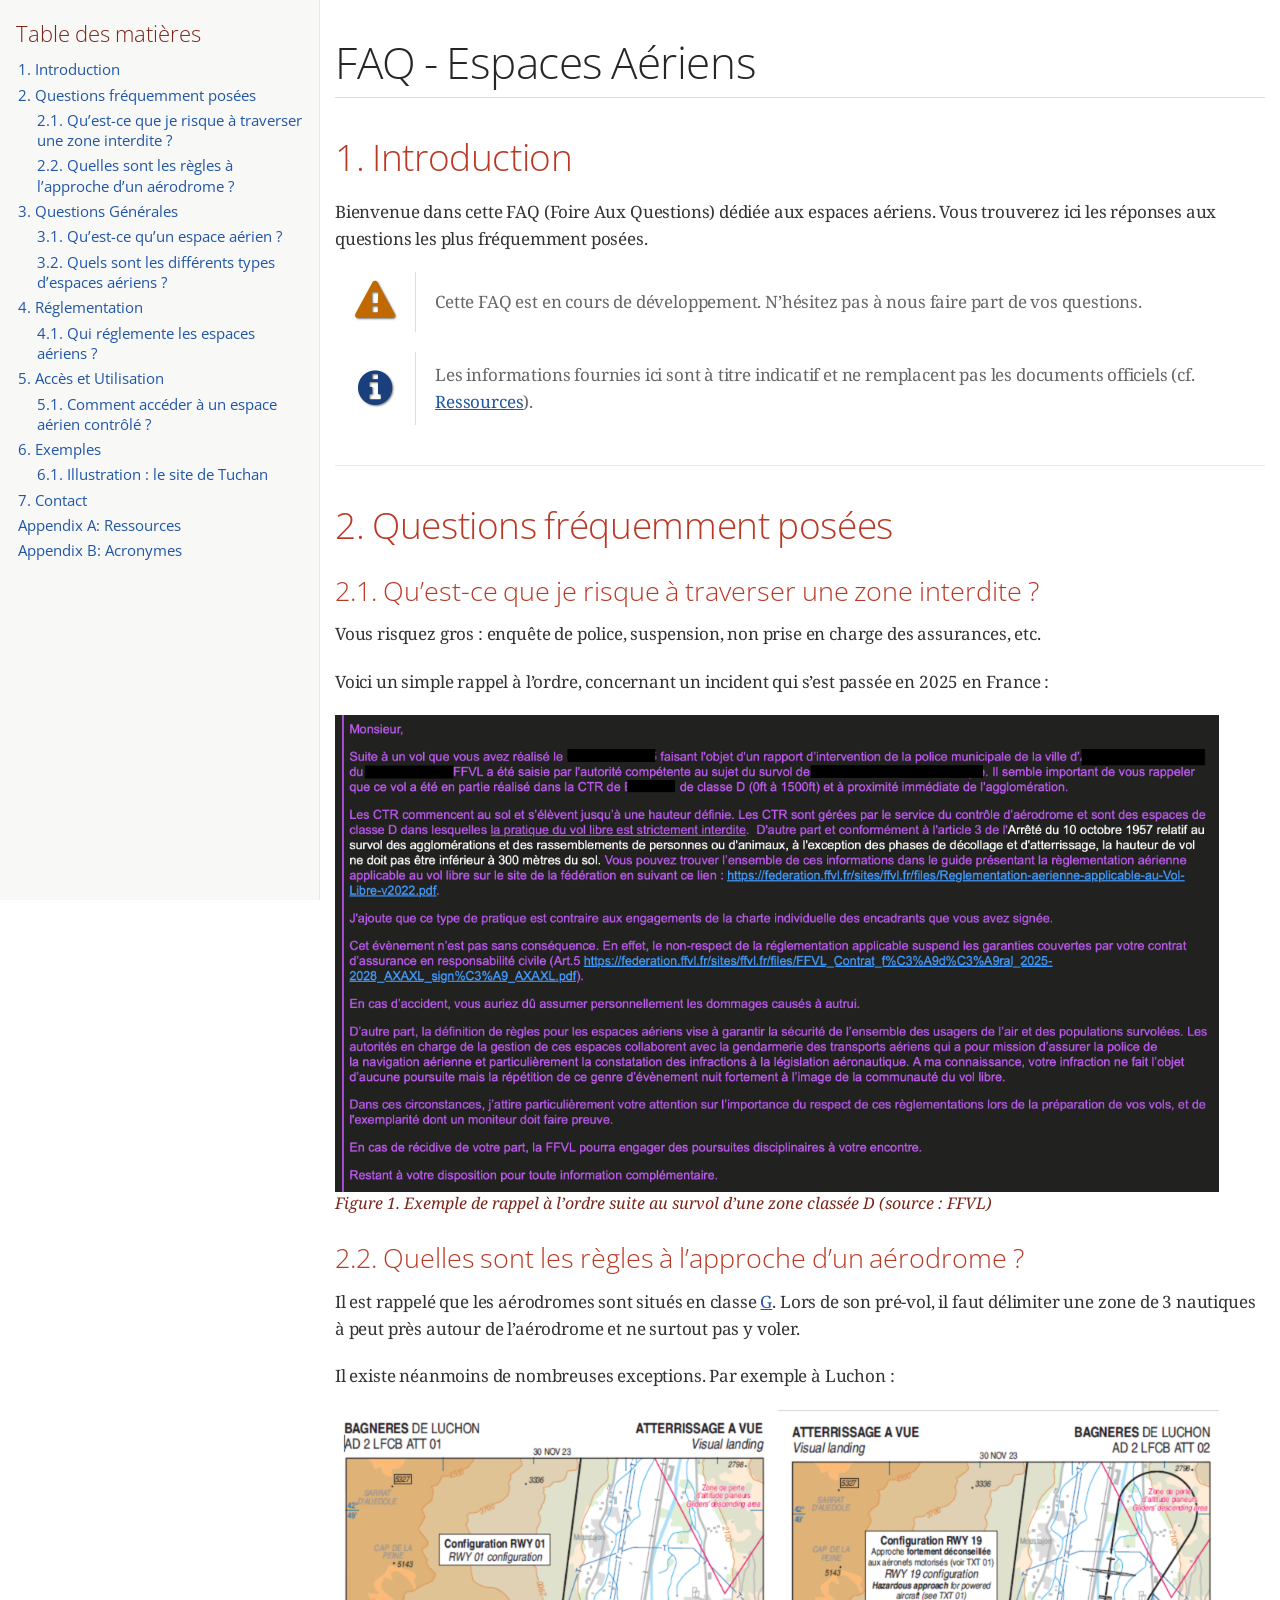
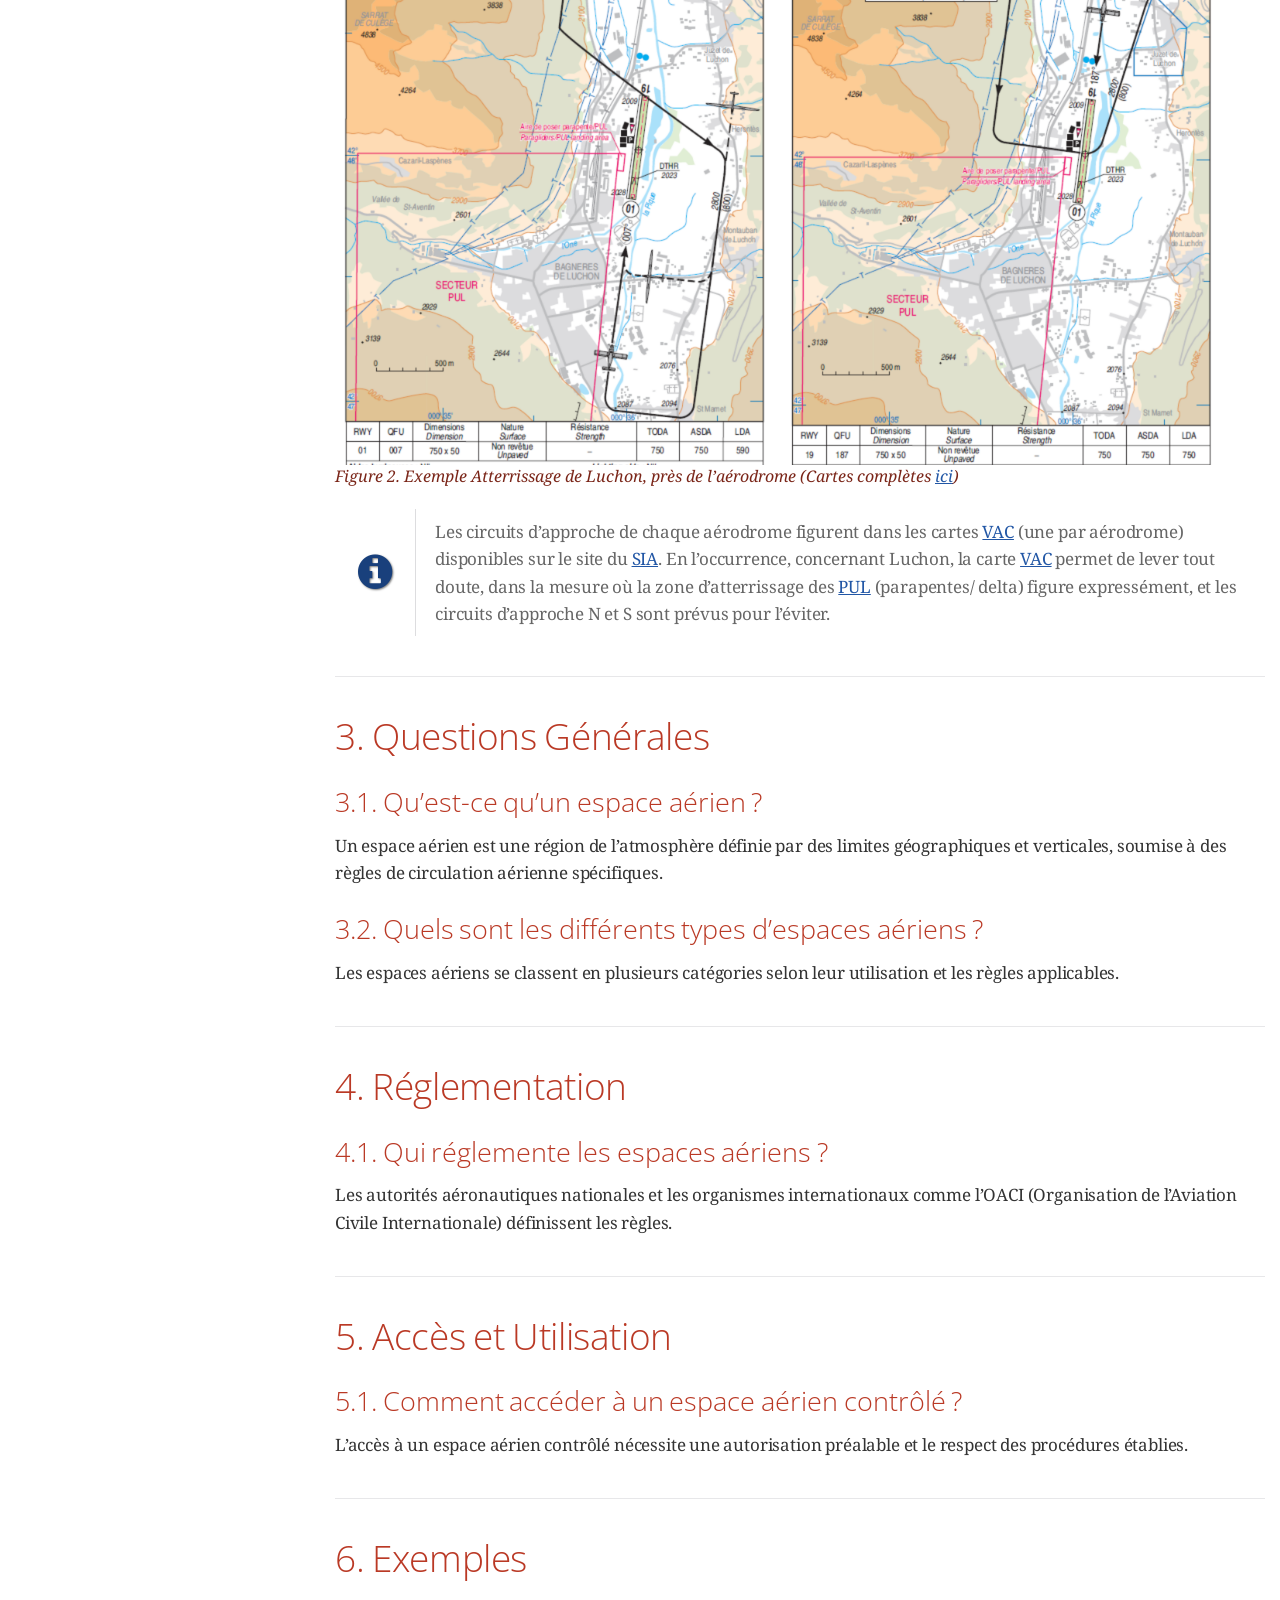
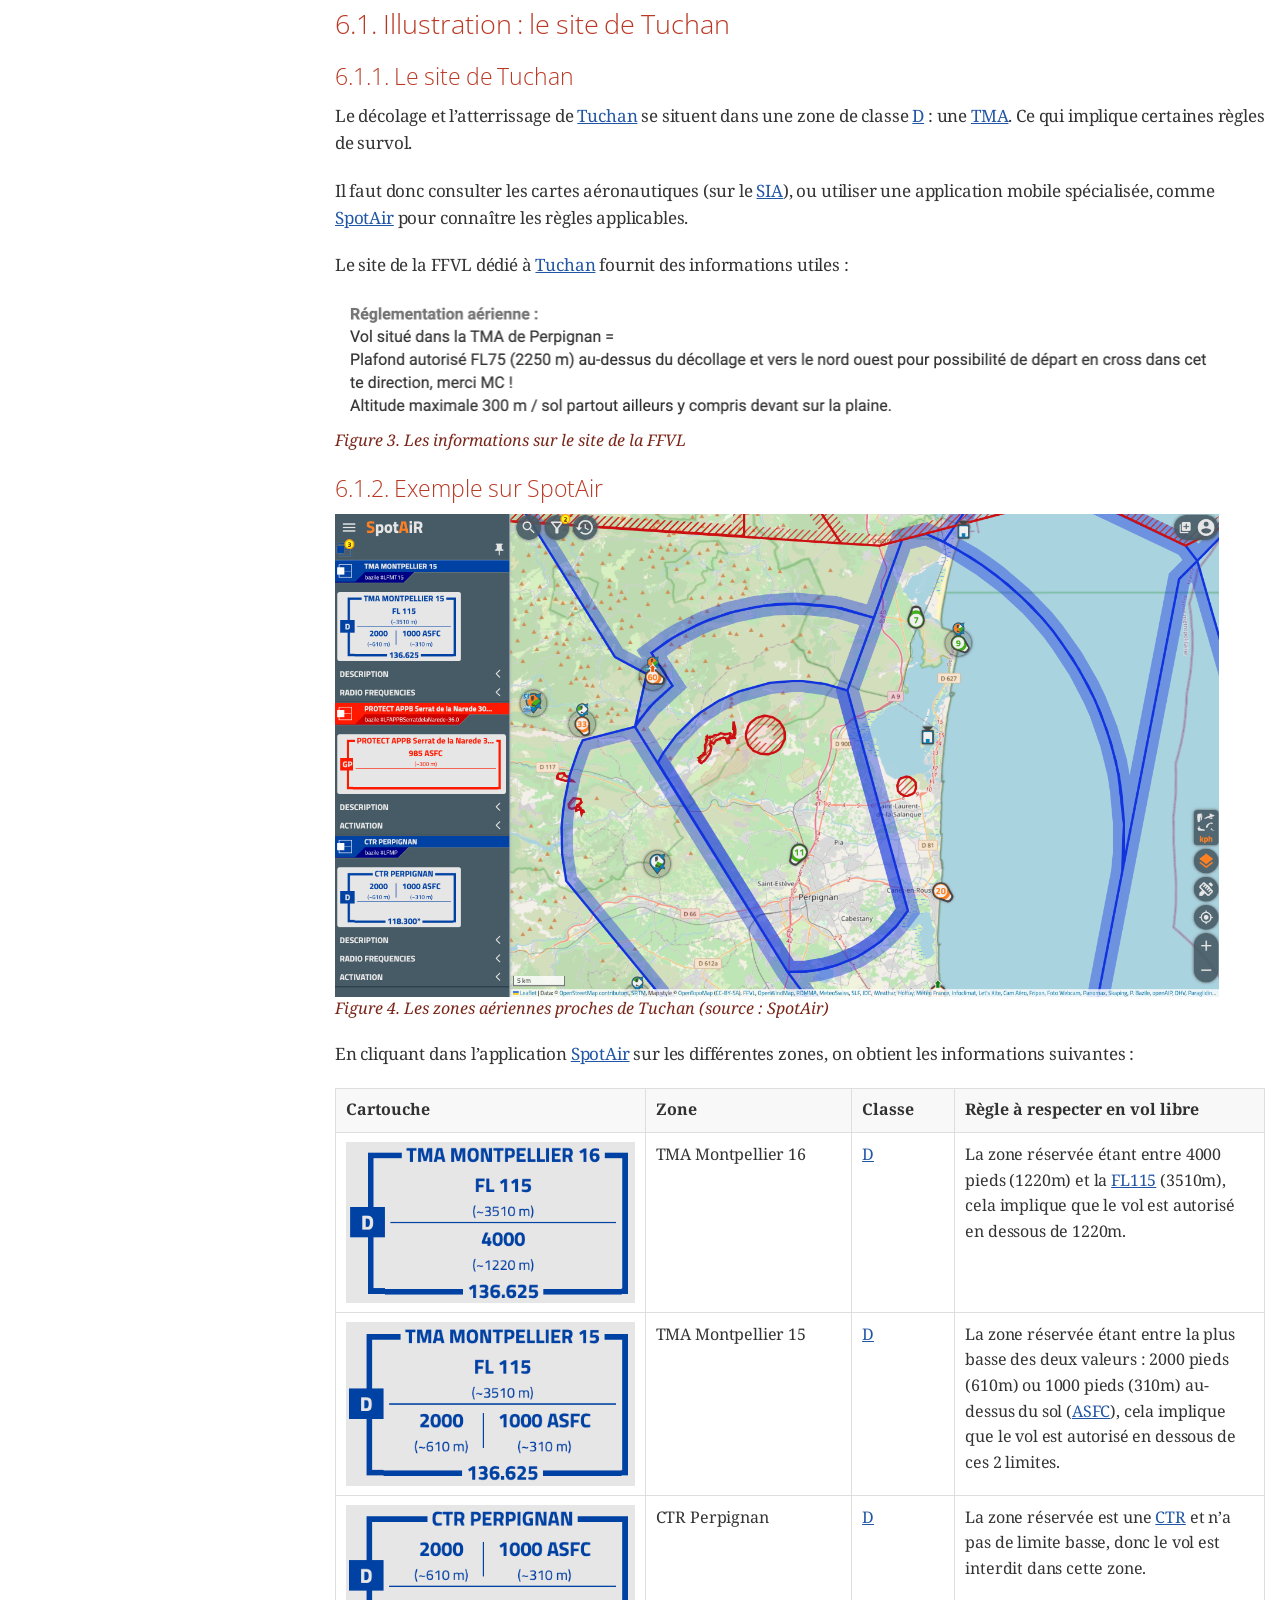
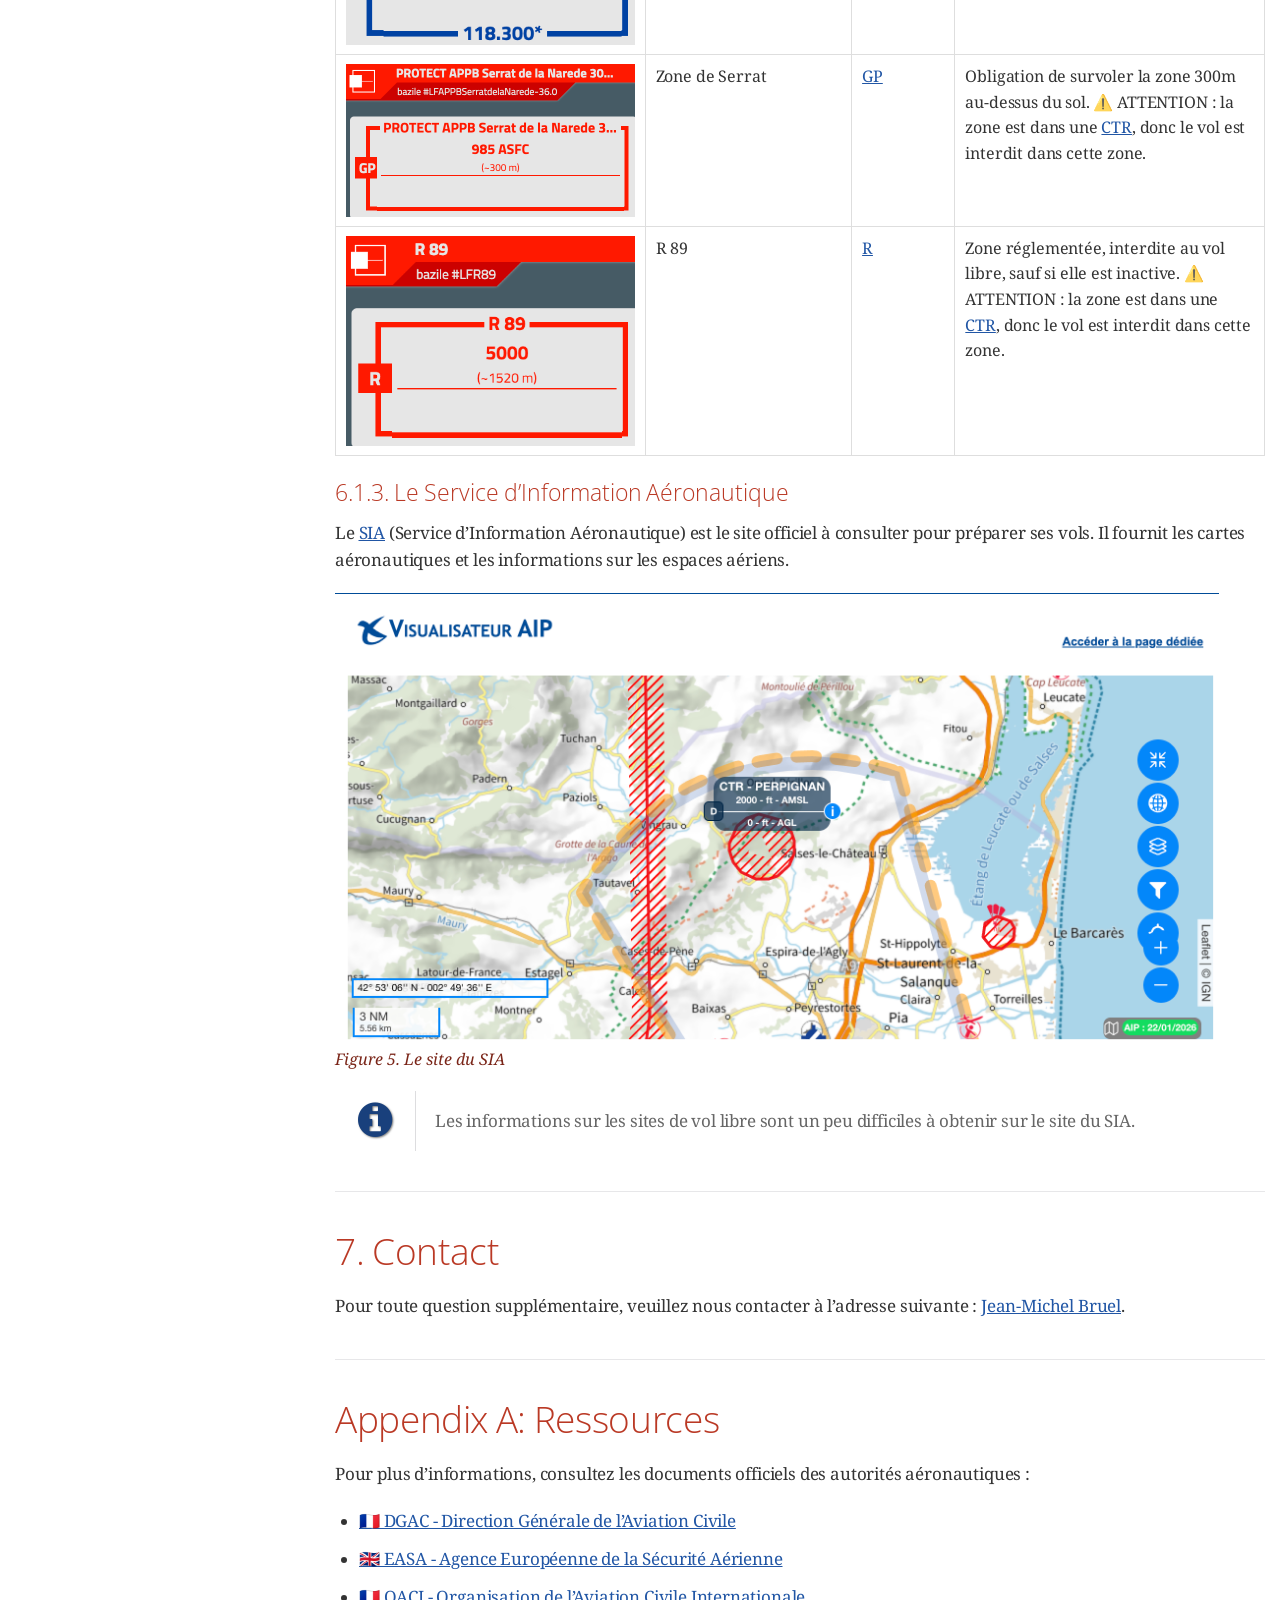
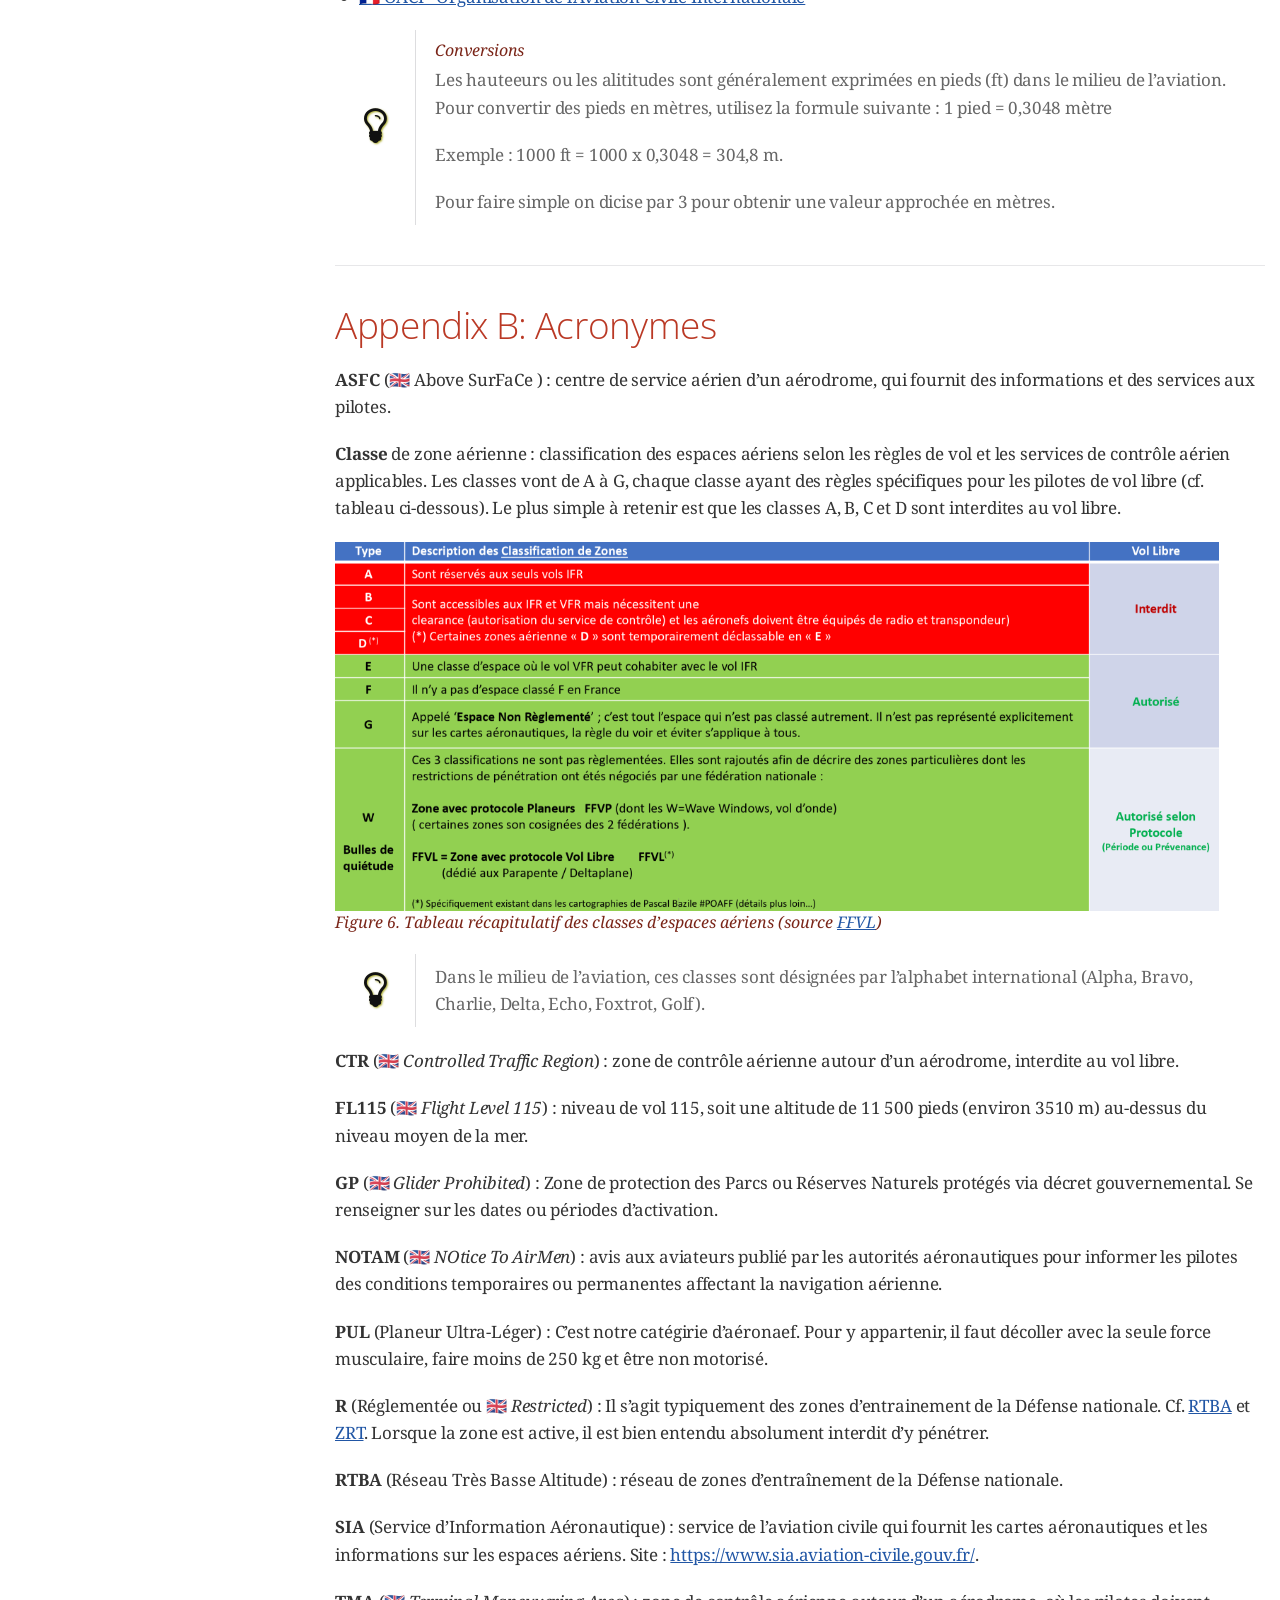
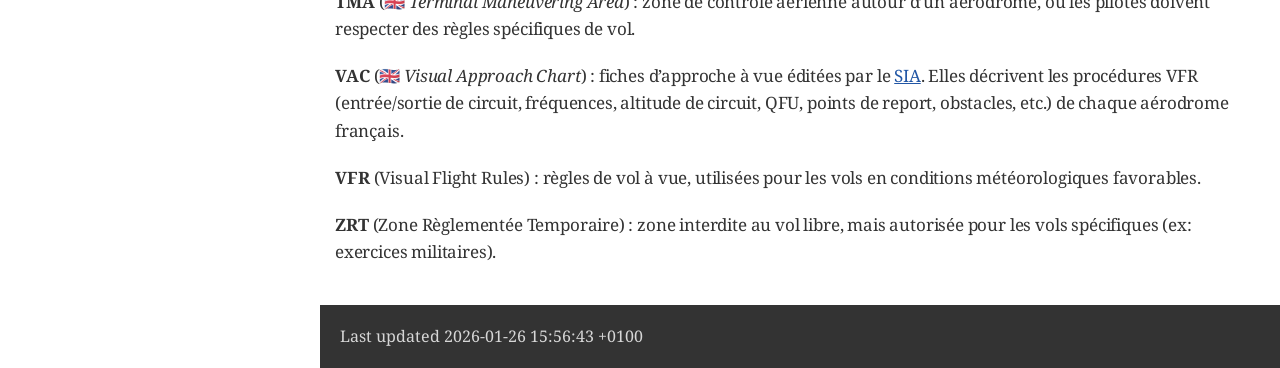
==== index.html @ 34c2358a "Updates" ====
<!DOCTYPE html>
<html lang="fr">
<head>
<meta charset="UTF-8">
<meta http-equiv="X-UA-Compatible" content="IE=edge">
<meta name="viewport" content="width=device-width, initial-scale=1.0">
<meta name="generator" content="Asciidoctor 2.0.23">
<title>FAQ - Espaces Aériens</title>
<link rel="stylesheet" href="https://fonts.googleapis.com/css?family=Open+Sans:300,300italic,400,400italic,600,600italic%7CNoto+Serif:400,400italic,700,700italic%7CDroid+Sans+Mono:400,700">
<style>
/*! Asciidoctor default stylesheet | MIT License | https://asciidoctor.org */
/* Uncomment the following line when using as a custom stylesheet */
/* @import "https://fonts.googleapis.com/css?family=Open+Sans:300,300italic,400,400italic,600,600italic%7CNoto+Serif:400,400italic,700,700italic%7CDroid+Sans+Mono:400,700"; */
html{font-family:sans-serif;-webkit-text-size-adjust:100%}
a{background:none}
a:focus{outline:thin dotted}
a:active,a:hover{outline:0}
h1{font-size:2em;margin:.67em 0}
b,strong{font-weight:bold}
abbr{font-size:.9em}
abbr[title]{cursor:help;border-bottom:1px dotted #dddddf;text-decoration:none}
dfn{font-style:italic}
hr{height:0}
mark{background:#ff0;color:#000}
code,kbd,pre,samp{font-family:monospace;font-size:1em}
pre{white-space:pre-wrap}
q{quotes:"\201C" "\201D" "\2018" "\2019"}
small{font-size:80%}
sub,sup{font-size:75%;line-height:0;position:relative;vertical-align:baseline}
sup{top:-.5em}
sub{bottom:-.25em}
img{border:0}
svg:not(:root){overflow:hidden}
figure{margin:0}
audio,video{display:inline-block}
audio:not([controls]){display:none;height:0}
fieldset{border:1px solid silver;margin:0 2px;padding:.35em .625em .75em}
legend{border:0;padding:0}
button,input,select,textarea{font-family:inherit;font-size:100%;margin:0}
button,input{line-height:normal}
button,select{text-transform:none}
button,html input[type=button],input[type=reset],input[type=submit]{-webkit-appearance:button;cursor:pointer}
button[disabled],html input[disabled]{cursor:default}
input[type=checkbox],input[type=radio]{padding:0}
button::-moz-focus-inner,input::-moz-focus-inner{border:0;padding:0}
textarea{overflow:auto;vertical-align:top}
table{border-collapse:collapse;border-spacing:0}
*,::before,::after{box-sizing:border-box}
html,body{font-size:100%}
body{background:#fff;color:rgba(0,0,0,.8);padding:0;margin:0;font-family:"Noto Serif","DejaVu Serif",serif;line-height:1;position:relative;cursor:auto;-moz-tab-size:4;-o-tab-size:4;tab-size:4;word-wrap:anywhere;-moz-osx-font-smoothing:grayscale;-webkit-font-smoothing:antialiased}
a:hover{cursor:pointer}
img,object,embed{max-width:100%;height:auto}
object,embed{height:100%}
img{-ms-interpolation-mode:bicubic}
.left{float:left!important}
.right{float:right!important}
.text-left{text-align:left!important}
.text-right{text-align:right!important}
.text-center{text-align:center!important}
.text-justify{text-align:justify!important}
.hide{display:none}
img,object,svg{display:inline-block;vertical-align:middle}
textarea{height:auto;min-height:50px}
select{width:100%}
.subheader,.admonitionblock td.content>.title,.audioblock>.title,.exampleblock>.title,.imageblock>.title,.listingblock>.title,.literalblock>.title,.stemblock>.title,.openblock>.title,.paragraph>.title,.quoteblock>.title,table.tableblock>.title,.verseblock>.title,.videoblock>.title,.dlist>.title,.olist>.title,.ulist>.title,.qlist>.title,.hdlist>.title{line-height:1.45;color:#7a2518;font-weight:400;margin-top:0;margin-bottom:.25em}
div,dl,dt,dd,ul,ol,li,h1,h2,h3,#toctitle,.sidebarblock>.content>.title,h4,h5,h6,pre,form,p,blockquote,th,td{margin:0;padding:0}
a{color:#2156a5;text-decoration:underline;line-height:inherit}
a:hover,a:focus{color:#1d4b8f}
a img{border:0}
p{line-height:1.6;margin-bottom:1.25em;text-rendering:optimizeLegibility}
p aside{font-size:.875em;line-height:1.35;font-style:italic}
h1,h2,h3,#toctitle,.sidebarblock>.content>.title,h4,h5,h6{font-family:"Open Sans","DejaVu Sans",sans-serif;font-weight:300;font-style:normal;color:#ba3925;text-rendering:optimizeLegibility;margin-top:1em;margin-bottom:.5em;line-height:1.0125em}
h1 small,h2 small,h3 small,#toctitle small,.sidebarblock>.content>.title small,h4 small,h5 small,h6 small{font-size:60%;color:#e99b8f;line-height:0}
h1{font-size:2.125em}
h2{font-size:1.6875em}
h3,#toctitle,.sidebarblock>.content>.title{font-size:1.375em}
h4,h5{font-size:1.125em}
h6{font-size:1em}
hr{border:solid #dddddf;border-width:1px 0 0;clear:both;margin:1.25em 0 1.1875em}
em,i{font-style:italic;line-height:inherit}
strong,b{font-weight:bold;line-height:inherit}
small{font-size:60%;line-height:inherit}
code{font-family:"Droid Sans Mono","DejaVu Sans Mono",monospace;font-weight:400;color:rgba(0,0,0,.9)}
ul,ol,dl{line-height:1.6;margin-bottom:1.25em;list-style-position:outside;font-family:inherit}
ul,ol{margin-left:1.5em}
ul li ul,ul li ol{margin-left:1.25em;margin-bottom:0}
ul.circle{list-style-type:circle}
ul.disc{list-style-type:disc}
ul.square{list-style-type:square}
ul.circle ul:not([class]),ul.disc ul:not([class]),ul.square ul:not([class]){list-style:inherit}
ol li ul,ol li ol{margin-left:1.25em;margin-bottom:0}
dl dt{margin-bottom:.3125em;font-weight:bold}
dl dd{margin-bottom:1.25em}
blockquote{margin:0 0 1.25em;padding:.5625em 1.25em 0 1.1875em;border-left:1px solid #ddd}
blockquote,blockquote p{line-height:1.6;color:rgba(0,0,0,.85)}
@media screen and (min-width:768px){h1,h2,h3,#toctitle,.sidebarblock>.content>.title,h4,h5,h6{line-height:1.2}
h1{font-size:2.75em}
h2{font-size:2.3125em}
h3,#toctitle,.sidebarblock>.content>.title{font-size:1.6875em}
h4{font-size:1.4375em}}
table{background:#fff;margin-bottom:1.25em;border:1px solid #dedede;word-wrap:normal}
table thead,table tfoot{background:#f7f8f7}
table thead tr th,table thead tr td,table tfoot tr th,table tfoot tr td{padding:.5em .625em .625em;font-size:inherit;color:rgba(0,0,0,.8);text-align:left}
table tr th,table tr td{padding:.5625em .625em;font-size:inherit;color:rgba(0,0,0,.8)}
table tr.even,table tr.alt{background:#f8f8f7}
table thead tr th,table tfoot tr th,table tbody tr td,table tr td,table tfoot tr td{line-height:1.6}
h1,h2,h3,#toctitle,.sidebarblock>.content>.title,h4,h5,h6{line-height:1.2;word-spacing:-.05em}
h1 strong,h2 strong,h3 strong,#toctitle strong,.sidebarblock>.content>.title strong,h4 strong,h5 strong,h6 strong{font-weight:400}
.center{margin-left:auto;margin-right:auto}
.stretch{width:100%}
.clearfix::before,.clearfix::after,.float-group::before,.float-group::after{content:" ";display:table}
.clearfix::after,.float-group::after{clear:both}
:not(pre).nobreak{word-wrap:normal}
:not(pre).nowrap{white-space:nowrap}
:not(pre).pre-wrap{white-space:pre-wrap}
:not(pre):not([class^=L])>code{font-size:.9375em;font-style:normal!important;letter-spacing:0;padding:.1em .5ex;word-spacing:-.15em;background:#f7f7f8;border-radius:4px;line-height:1.45;text-rendering:optimizeSpeed}
pre{color:rgba(0,0,0,.9);font-family:"Droid Sans Mono","DejaVu Sans Mono",monospace;line-height:1.45;text-rendering:optimizeSpeed}
pre code,pre pre{color:inherit;font-size:inherit;line-height:inherit}
pre>code{display:block}
pre.nowrap,pre.nowrap pre{white-space:pre;word-wrap:normal}
em em{font-style:normal}
strong strong{font-weight:400}
.keyseq{color:rgba(51,51,51,.8)}
kbd{font-family:"Droid Sans Mono","DejaVu Sans Mono",monospace;display:inline-block;color:rgba(0,0,0,.8);font-size:.65em;line-height:1.45;background:#f7f7f7;border:1px solid #ccc;border-radius:3px;box-shadow:0 1px 0 rgba(0,0,0,.2),inset 0 0 0 .1em #fff;margin:0 .15em;padding:.2em .5em;vertical-align:middle;position:relative;top:-.1em;white-space:nowrap}
.keyseq kbd:first-child{margin-left:0}
.keyseq kbd:last-child{margin-right:0}
.menuseq,.menuref{color:#000}
.menuseq b:not(.caret),.menuref{font-weight:inherit}
.menuseq{word-spacing:-.02em}
.menuseq b.caret{font-size:1.25em;line-height:.8}
.menuseq i.caret{font-weight:bold;text-align:center;width:.45em}
b.button::before,b.button::after{position:relative;top:-1px;font-weight:400}
b.button::before{content:"[";padding:0 3px 0 2px}
b.button::after{content:"]";padding:0 2px 0 3px}
p a>code:hover{color:rgba(0,0,0,.9)}
#header,#content,#footnotes,#footer{width:100%;margin:0 auto;max-width:62.5em;*zoom:1;position:relative;padding-left:.9375em;padding-right:.9375em}
#header::before,#header::after,#content::before,#content::after,#footnotes::before,#footnotes::after,#footer::before,#footer::after{content:" ";display:table}
#header::after,#content::after,#footnotes::after,#footer::after{clear:both}
#content{margin-top:1.25em}
#content::before{content:none}
#header>h1:first-child{color:rgba(0,0,0,.85);margin-top:2.25rem;margin-bottom:0}
#header>h1:first-child+#toc{margin-top:8px;border-top:1px solid #dddddf}
#header>h1:only-child{border-bottom:1px solid #dddddf;padding-bottom:8px}
#header .details{border-bottom:1px solid #dddddf;line-height:1.45;padding-top:.25em;padding-bottom:.25em;padding-left:.25em;color:rgba(0,0,0,.6);display:flex;flex-flow:row wrap}
#header .details span:first-child{margin-left:-.125em}
#header .details span.email a{color:rgba(0,0,0,.85)}
#header .details br{display:none}
#header .details br+span::before{content:"\00a0\2013\00a0"}
#header .details br+span.author::before{content:"\00a0\22c5\00a0";color:rgba(0,0,0,.85)}
#header .details br+span#revremark::before{content:"\00a0|\00a0"}
#header #revnumber{text-transform:capitalize}
#header #revnumber::after{content:"\00a0"}
#content>h1:first-child:not([class]){color:rgba(0,0,0,.85);border-bottom:1px solid #dddddf;padding-bottom:8px;margin-top:0;padding-top:1rem;margin-bottom:1.25rem}
#toc{border-bottom:1px solid #e7e7e9;padding-bottom:.5em}
#toc>ul{margin-left:.125em}
#toc ul.sectlevel0>li>a{font-style:italic}
#toc ul.sectlevel0 ul.sectlevel1{margin:.5em 0}
#toc ul{font-family:"Open Sans","DejaVu Sans",sans-serif;list-style-type:none}
#toc li{line-height:1.3334;margin-top:.3334em}
#toc a{text-decoration:none}
#toc a:active{text-decoration:underline}
#toctitle{color:#7a2518;font-size:1.2em}
@media screen and (min-width:768px){#toctitle{font-size:1.375em}
body.toc2{padding-left:15em;padding-right:0}
body.toc2 #header>h1:nth-last-child(2){border-bottom:1px solid #dddddf;padding-bottom:8px}
#toc.toc2{margin-top:0!important;background:#f8f8f7;position:fixed;width:15em;left:0;top:0;border-right:1px solid #e7e7e9;border-top-width:0!important;border-bottom-width:0!important;z-index:1000;padding:1.25em 1em;height:100%;overflow:auto}
#toc.toc2 #toctitle{margin-top:0;margin-bottom:.8rem;font-size:1.2em}
#toc.toc2>ul{font-size:.9em;margin-bottom:0}
#toc.toc2 ul ul{margin-left:0;padding-left:1em}
#toc.toc2 ul.sectlevel0 ul.sectlevel1{padding-left:0;margin-top:.5em;margin-bottom:.5em}
body.toc2.toc-right{padding-left:0;padding-right:15em}
body.toc2.toc-right #toc.toc2{border-right-width:0;border-left:1px solid #e7e7e9;left:auto;right:0}}
@media screen and (min-width:1280px){body.toc2{padding-left:20em;padding-right:0}
#toc.toc2{width:20em}
#toc.toc2 #toctitle{font-size:1.375em}
#toc.toc2>ul{font-size:.95em}
#toc.toc2 ul ul{padding-left:1.25em}
body.toc2.toc-right{padding-left:0;padding-right:20em}}
#content #toc{border:1px solid #e0e0dc;margin-bottom:1.25em;padding:1.25em;background:#f8f8f7;border-radius:4px}
#content #toc>:first-child{margin-top:0}
#content #toc>:last-child{margin-bottom:0}
#footer{max-width:none;background:rgba(0,0,0,.8);padding:1.25em}
#footer-text{color:hsla(0,0%,100%,.8);line-height:1.44}
#content{margin-bottom:.625em}
.sect1{padding-bottom:.625em}
@media screen and (min-width:768px){#content{margin-bottom:1.25em}
.sect1{padding-bottom:1.25em}}
.sect1:last-child{padding-bottom:0}
.sect1+.sect1{border-top:1px solid #e7e7e9}
#content h1>a.anchor,h2>a.anchor,h3>a.anchor,#toctitle>a.anchor,.sidebarblock>.content>.title>a.anchor,h4>a.anchor,h5>a.anchor,h6>a.anchor{position:absolute;z-index:1001;width:1.5ex;margin-left:-1.5ex;display:block;text-decoration:none!important;visibility:hidden;text-align:center;font-weight:400}
#content h1>a.anchor::before,h2>a.anchor::before,h3>a.anchor::before,#toctitle>a.anchor::before,.sidebarblock>.content>.title>a.anchor::before,h4>a.anchor::before,h5>a.anchor::before,h6>a.anchor::before{content:"\00A7";font-size:.85em;display:block;padding-top:.1em}
#content h1:hover>a.anchor,#content h1>a.anchor:hover,h2:hover>a.anchor,h2>a.anchor:hover,h3:hover>a.anchor,#toctitle:hover>a.anchor,.sidebarblock>.content>.title:hover>a.anchor,h3>a.anchor:hover,#toctitle>a.anchor:hover,.sidebarblock>.content>.title>a.anchor:hover,h4:hover>a.anchor,h4>a.anchor:hover,h5:hover>a.anchor,h5>a.anchor:hover,h6:hover>a.anchor,h6>a.anchor:hover{visibility:visible}
#content h1>a.link,h2>a.link,h3>a.link,#toctitle>a.link,.sidebarblock>.content>.title>a.link,h4>a.link,h5>a.link,h6>a.link{color:#ba3925;text-decoration:none}
#content h1>a.link:hover,h2>a.link:hover,h3>a.link:hover,#toctitle>a.link:hover,.sidebarblock>.content>.title>a.link:hover,h4>a.link:hover,h5>a.link:hover,h6>a.link:hover{color:#a53221}
details,.audioblock,.imageblock,.literalblock,.listingblock,.stemblock,.videoblock{margin-bottom:1.25em}
details{margin-left:1.25rem}
details>summary{cursor:pointer;display:block;position:relative;line-height:1.6;margin-bottom:.625rem;outline:none;-webkit-tap-highlight-color:transparent}
details>summary::-webkit-details-marker{display:none}
details>summary::before{content:"";border:solid transparent;border-left:solid;border-width:.3em 0 .3em .5em;position:absolute;top:.5em;left:-1.25rem;transform:translateX(15%)}
details[open]>summary::before{border:solid transparent;border-top:solid;border-width:.5em .3em 0;transform:translateY(15%)}
details>summary::after{content:"";width:1.25rem;height:1em;position:absolute;top:.3em;left:-1.25rem}
.admonitionblock td.content>.title,.audioblock>.title,.exampleblock>.title,.imageblock>.title,.listingblock>.title,.literalblock>.title,.stemblock>.title,.openblock>.title,.paragraph>.title,.quoteblock>.title,table.tableblock>.title,.verseblock>.title,.videoblock>.title,.dlist>.title,.olist>.title,.ulist>.title,.qlist>.title,.hdlist>.title{text-rendering:optimizeLegibility;text-align:left;font-family:"Noto Serif","DejaVu Serif",serif;font-size:1rem;font-style:italic}
table.tableblock.fit-content>caption.title{white-space:nowrap;width:0}
.paragraph.lead>p,#preamble>.sectionbody>[class=paragraph]:first-of-type p{font-size:1.21875em;line-height:1.6;color:rgba(0,0,0,.85)}
.admonitionblock>table{border-collapse:separate;border:0;background:none;width:100%}
.admonitionblock>table td.icon{text-align:center;width:80px}
.admonitionblock>table td.icon img{max-width:none}
.admonitionblock>table td.icon .title{font-weight:bold;font-family:"Open Sans","DejaVu Sans",sans-serif;text-transform:uppercase}
.admonitionblock>table td.content{padding-left:1.125em;padding-right:1.25em;border-left:1px solid #dddddf;color:rgba(0,0,0,.6);word-wrap:anywhere}
.admonitionblock>table td.content>:last-child>:last-child{margin-bottom:0}
.exampleblock>.content{border:1px solid #e6e6e6;margin-bottom:1.25em;padding:1.25em;background:#fff;border-radius:4px}
.sidebarblock{border:1px solid #dbdbd6;margin-bottom:1.25em;padding:1.25em;background:#f3f3f2;border-radius:4px}
.sidebarblock>.content>.title{color:#7a2518;margin-top:0;text-align:center}
.exampleblock>.content>:first-child,.sidebarblock>.content>:first-child{margin-top:0}
.exampleblock>.content>:last-child,.exampleblock>.content>:last-child>:last-child,.exampleblock>.content .olist>ol>li:last-child>:last-child,.exampleblock>.content .ulist>ul>li:last-child>:last-child,.exampleblock>.content .qlist>ol>li:last-child>:last-child,.sidebarblock>.content>:last-child,.sidebarblock>.content>:last-child>:last-child,.sidebarblock>.content .olist>ol>li:last-child>:last-child,.sidebarblock>.content .ulist>ul>li:last-child>:last-child,.sidebarblock>.content .qlist>ol>li:last-child>:last-child{margin-bottom:0}
.literalblock pre,.listingblock>.content>pre{border-radius:4px;overflow-x:auto;padding:1em;font-size:.8125em}
@media screen and (min-width:768px){.literalblock pre,.listingblock>.content>pre{font-size:.90625em}}
@media screen and (min-width:1280px){.literalblock pre,.listingblock>.content>pre{font-size:1em}}
.literalblock pre,.listingblock>.content>pre:not(.highlight),.listingblock>.content>pre[class=highlight],.listingblock>.content>pre[class^="highlight "]{background:#f7f7f8}
.literalblock.output pre{color:#f7f7f8;background:rgba(0,0,0,.9)}
.listingblock>.content{position:relative}
.listingblock code[data-lang]::before{display:none;content:attr(data-lang);position:absolute;font-size:.75em;top:.425rem;right:.5rem;line-height:1;text-transform:uppercase;color:inherit;opacity:.5}
.listingblock:hover code[data-lang]::before{display:block}
.listingblock.terminal pre .command::before{content:attr(data-prompt);padding-right:.5em;color:inherit;opacity:.5}
.listingblock.terminal pre .command:not([data-prompt])::before{content:"$"}
.listingblock pre.highlightjs{padding:0}
.listingblock pre.highlightjs>code{padding:1em;border-radius:4px}
.listingblock pre.prettyprint{border-width:0}
.prettyprint{background:#f7f7f8}
pre.prettyprint .linenums{line-height:1.45;margin-left:2em}
pre.prettyprint li{background:none;list-style-type:inherit;padding-left:0}
pre.prettyprint li code[data-lang]::before{opacity:1}
pre.prettyprint li:not(:first-child) code[data-lang]::before{display:none}
table.linenotable{border-collapse:separate;border:0;margin-bottom:0;background:none}
table.linenotable td[class]{color:inherit;vertical-align:top;padding:0;line-height:inherit;white-space:normal}
table.linenotable td.code{padding-left:.75em}
table.linenotable td.linenos,pre.pygments .linenos{border-right:1px solid;opacity:.35;padding-right:.5em;-webkit-user-select:none;-moz-user-select:none;-ms-user-select:none;user-select:none}
pre.pygments span.linenos{display:inline-block;margin-right:.75em}
.quoteblock{margin:0 1em 1.25em 1.5em;display:table}
.quoteblock:not(.excerpt)>.title{margin-left:-1.5em;margin-bottom:.75em}
.quoteblock blockquote,.quoteblock p{color:rgba(0,0,0,.85);font-size:1.15rem;line-height:1.75;word-spacing:.1em;letter-spacing:0;font-style:italic;text-align:justify}
.quoteblock blockquote{margin:0;padding:0;border:0}
.quoteblock blockquote::before{content:"\201c";float:left;font-size:2.75em;font-weight:bold;line-height:.6em;margin-left:-.6em;color:#7a2518;text-shadow:0 1px 2px rgba(0,0,0,.1)}
.quoteblock blockquote>.paragraph:last-child p{margin-bottom:0}
.quoteblock .attribution{margin-top:.75em;margin-right:.5ex;text-align:right}
.verseblock{margin:0 1em 1.25em}
.verseblock pre{font-family:"Open Sans","DejaVu Sans",sans-serif;font-size:1.15rem;color:rgba(0,0,0,.85);font-weight:300;text-rendering:optimizeLegibility}
.verseblock pre strong{font-weight:400}
.verseblock .attribution{margin-top:1.25rem;margin-left:.5ex}
.quoteblock .attribution,.verseblock .attribution{font-size:.9375em;line-height:1.45;font-style:italic}
.quoteblock .attribution br,.verseblock .attribution br{display:none}
.quoteblock .attribution cite,.verseblock .attribution cite{display:block;letter-spacing:-.025em;color:rgba(0,0,0,.6)}
.quoteblock.abstract blockquote::before,.quoteblock.excerpt blockquote::before,.quoteblock .quoteblock blockquote::before{display:none}
.quoteblock.abstract blockquote,.quoteblock.abstract p,.quoteblock.excerpt blockquote,.quoteblock.excerpt p,.quoteblock .quoteblock blockquote,.quoteblock .quoteblock p{line-height:1.6;word-spacing:0}
.quoteblock.abstract{margin:0 1em 1.25em;display:block}
.quoteblock.abstract>.title{margin:0 0 .375em;font-size:1.15em;text-align:center}
.quoteblock.excerpt>blockquote,.quoteblock .quoteblock{padding:0 0 .25em 1em;border-left:.25em solid #dddddf}
.quoteblock.excerpt,.quoteblock .quoteblock{margin-left:0}
.quoteblock.excerpt blockquote,.quoteblock.excerpt p,.quoteblock .quoteblock blockquote,.quoteblock .quoteblock p{color:inherit;font-size:1.0625rem}
.quoteblock.excerpt .attribution,.quoteblock .quoteblock .attribution{color:inherit;font-size:.85rem;text-align:left;margin-right:0}
p.tableblock:last-child{margin-bottom:0}
td.tableblock>.content{margin-bottom:1.25em;word-wrap:anywhere}
td.tableblock>.content>:last-child{margin-bottom:-1.25em}
table.tableblock,th.tableblock,td.tableblock{border:0 solid #dedede}
table.grid-all>*>tr>*{border-width:1px}
table.grid-cols>*>tr>*{border-width:0 1px}
table.grid-rows>*>tr>*{border-width:1px 0}
table.frame-all{border-width:1px}
table.frame-ends{border-width:1px 0}
table.frame-sides{border-width:0 1px}
table.frame-none>colgroup+*>:first-child>*,table.frame-sides>colgroup+*>:first-child>*{border-top-width:0}
table.frame-none>:last-child>:last-child>*,table.frame-sides>:last-child>:last-child>*{border-bottom-width:0}
table.frame-none>*>tr>:first-child,table.frame-ends>*>tr>:first-child{border-left-width:0}
table.frame-none>*>tr>:last-child,table.frame-ends>*>tr>:last-child{border-right-width:0}
table.stripes-all>*>tr,table.stripes-odd>*>tr:nth-of-type(odd),table.stripes-even>*>tr:nth-of-type(even),table.stripes-hover>*>tr:hover{background:#f8f8f7}
th.halign-left,td.halign-left{text-align:left}
th.halign-right,td.halign-right{text-align:right}
th.halign-center,td.halign-center{text-align:center}
th.valign-top,td.valign-top{vertical-align:top}
th.valign-bottom,td.valign-bottom{vertical-align:bottom}
th.valign-middle,td.valign-middle{vertical-align:middle}
table thead th,table tfoot th{font-weight:bold}
tbody tr th{background:#f7f8f7}
tbody tr th,tbody tr th p,tfoot tr th,tfoot tr th p{color:rgba(0,0,0,.8);font-weight:bold}
p.tableblock>code:only-child{background:none;padding:0}
p.tableblock{font-size:1em}
ol{margin-left:1.75em}
ul li ol{margin-left:1.5em}
dl dd{margin-left:1.125em}
dl dd:last-child,dl dd:last-child>:last-child{margin-bottom:0}
li p,ul dd,ol dd,.olist .olist,.ulist .ulist,.ulist .olist,.olist .ulist{margin-bottom:.625em}
ul.checklist,ul.none,ol.none,ul.no-bullet,ol.no-bullet,ol.unnumbered,ul.unstyled,ol.unstyled{list-style-type:none}
ul.no-bullet,ol.no-bullet,ol.unnumbered{margin-left:.625em}
ul.unstyled,ol.unstyled{margin-left:0}
li>p:empty:only-child::before{content:"";display:inline-block}
ul.checklist>li>p:first-child{margin-left:-1em}
ul.checklist>li>p:first-child>.fa-square-o:first-child,ul.checklist>li>p:first-child>.fa-check-square-o:first-child{width:1.25em;font-size:.8em;position:relative;bottom:.125em}
ul.checklist>li>p:first-child>input[type=checkbox]:first-child{margin-right:.25em}
ul.inline{display:flex;flex-flow:row wrap;list-style:none;margin:0 0 .625em -1.25em}
ul.inline>li{margin-left:1.25em}
.unstyled dl dt{font-weight:400;font-style:normal}
ol.arabic{list-style-type:decimal}
ol.decimal{list-style-type:decimal-leading-zero}
ol.loweralpha{list-style-type:lower-alpha}
ol.upperalpha{list-style-type:upper-alpha}
ol.lowerroman{list-style-type:lower-roman}
ol.upperroman{list-style-type:upper-roman}
ol.lowergreek{list-style-type:lower-greek}
.hdlist>table,.colist>table{border:0;background:none}
.hdlist>table>tbody>tr,.colist>table>tbody>tr{background:none}
td.hdlist1,td.hdlist2{vertical-align:top;padding:0 .625em}
td.hdlist1{font-weight:bold;padding-bottom:1.25em}
td.hdlist2{word-wrap:anywhere}
.literalblock+.colist,.listingblock+.colist{margin-top:-.5em}
.colist td:not([class]):first-child{padding:.4em .75em 0;line-height:1;vertical-align:top}
.colist td:not([class]):first-child img{max-width:none}
.colist td:not([class]):last-child{padding:.25em 0}
.thumb,.th{line-height:0;display:inline-block;border:4px solid #fff;box-shadow:0 0 0 1px #ddd}
.imageblock.left{margin:.25em .625em 1.25em 0}
.imageblock.right{margin:.25em 0 1.25em .625em}
.imageblock>.title{margin-bottom:0}
.imageblock.thumb,.imageblock.th{border-width:6px}
.imageblock.thumb>.title,.imageblock.th>.title{padding:0 .125em}
.image.left,.image.right{margin-top:.25em;margin-bottom:.25em;display:inline-block;line-height:0}
.image.left{margin-right:.625em}
.image.right{margin-left:.625em}
a.image{text-decoration:none;display:inline-block}
a.image object{pointer-events:none}
sup.footnote,sup.footnoteref{font-size:.875em;position:static;vertical-align:super}
sup.footnote a,sup.footnoteref a{text-decoration:none}
sup.footnote a:active,sup.footnoteref a:active,#footnotes .footnote a:first-of-type:active{text-decoration:underline}
#footnotes{padding-top:.75em;padding-bottom:.75em;margin-bottom:.625em}
#footnotes hr{width:20%;min-width:6.25em;margin:-.25em 0 .75em;border-width:1px 0 0}
#footnotes .footnote{padding:0 .375em 0 .225em;line-height:1.3334;font-size:.875em;margin-left:1.2em;margin-bottom:.2em}
#footnotes .footnote a:first-of-type{font-weight:bold;text-decoration:none;margin-left:-1.05em}
#footnotes .footnote:last-of-type{margin-bottom:0}
#content #footnotes{margin-top:-.625em;margin-bottom:0;padding:.75em 0}
div.unbreakable{page-break-inside:avoid}
.big{font-size:larger}
.small{font-size:smaller}
.underline{text-decoration:underline}
.overline{text-decoration:overline}
.line-through{text-decoration:line-through}
.aqua{color:#00bfbf}
.aqua-background{background:#00fafa}
.black{color:#000}
.black-background{background:#000}
.blue{color:#0000bf}
.blue-background{background:#0000fa}
.fuchsia{color:#bf00bf}
.fuchsia-background{background:#fa00fa}
.gray{color:#606060}
.gray-background{background:#7d7d7d}
.green{color:#006000}
.green-background{background:#007d00}
.lime{color:#00bf00}
.lime-background{background:#00fa00}
.maroon{color:#600000}
.maroon-background{background:#7d0000}
.navy{color:#000060}
.navy-background{background:#00007d}
.olive{color:#606000}
.olive-background{background:#7d7d00}
.purple{color:#600060}
.purple-background{background:#7d007d}
.red{color:#bf0000}
.red-background{background:#fa0000}
.silver{color:#909090}
.silver-background{background:#bcbcbc}
.teal{color:#006060}
.teal-background{background:#007d7d}
.white{color:#bfbfbf}
.white-background{background:#fafafa}
.yellow{color:#bfbf00}
.yellow-background{background:#fafa00}
span.icon>.fa{cursor:default}
a span.icon>.fa{cursor:inherit}
.admonitionblock td.icon [class^="fa icon-"]{font-size:2.5em;text-shadow:1px 1px 2px rgba(0,0,0,.5);cursor:default}
.admonitionblock td.icon .icon-note::before{content:"\f05a";color:#19407c}
.admonitionblock td.icon .icon-tip::before{content:"\f0eb";text-shadow:1px 1px 2px rgba(155,155,0,.8);color:#111}
.admonitionblock td.icon .icon-warning::before{content:"\f071";color:#bf6900}
.admonitionblock td.icon .icon-caution::before{content:"\f06d";color:#bf3400}
.admonitionblock td.icon .icon-important::before{content:"\f06a";color:#bf0000}
.conum[data-value]{display:inline-block;color:#fff!important;background:rgba(0,0,0,.8);border-radius:50%;text-align:center;font-size:.75em;width:1.67em;height:1.67em;line-height:1.67em;font-family:"Open Sans","DejaVu Sans",sans-serif;font-style:normal;font-weight:bold}
.conum[data-value] *{color:#fff!important}
.conum[data-value]+b{display:none}
.conum[data-value]::after{content:attr(data-value)}
pre .conum[data-value]{position:relative;top:-.125em}
b.conum *{color:inherit!important}
.conum:not([data-value]):empty{display:none}
dt,th.tableblock,td.content,div.footnote{text-rendering:optimizeLegibility}
h1,h2,p,td.content,span.alt,summary{letter-spacing:-.01em}
p strong,td.content strong,div.footnote strong{letter-spacing:-.005em}
p,blockquote,dt,td.content,td.hdlist1,span.alt,summary{font-size:1.0625rem}
p{margin-bottom:1.25rem}
.sidebarblock p,.sidebarblock dt,.sidebarblock td.content,p.tableblock{font-size:1em}
.exampleblock>.content{background:#fffef7;border-color:#e0e0dc;box-shadow:0 1px 4px #e0e0dc}
.print-only{display:none!important}
@page{margin:1.25cm .75cm}
@media print{*{box-shadow:none!important;text-shadow:none!important}
html{font-size:80%}
a{color:inherit!important;text-decoration:underline!important}
a.bare,a[href^="#"],a[href^="mailto:"]{text-decoration:none!important}
a[href^="http:"]:not(.bare)::after,a[href^="https:"]:not(.bare)::after{content:"(" attr(href) ")";display:inline-block;font-size:.875em;padding-left:.25em}
abbr[title]{border-bottom:1px dotted}
abbr[title]::after{content:" (" attr(title) ")"}
pre,blockquote,tr,img,object,svg{page-break-inside:avoid}
thead{display:table-header-group}
svg{max-width:100%}
p,blockquote,dt,td.content{font-size:1em;orphans:3;widows:3}
h2,h3,#toctitle,.sidebarblock>.content>.title{page-break-after:avoid}
#header,#content,#footnotes,#footer{max-width:none}
#toc,.sidebarblock,.exampleblock>.content{background:none!important}
#toc{border-bottom:1px solid #dddddf!important;padding-bottom:0!important}
body.book #header{text-align:center}
body.book #header>h1:first-child{border:0!important;margin:2.5em 0 1em}
body.book #header .details{border:0!important;display:block;padding:0!important}
body.book #header .details span:first-child{margin-left:0!important}
body.book #header .details br{display:block}
body.book #header .details br+span::before{content:none!important}
body.book #toc{border:0!important;text-align:left!important;padding:0!important;margin:0!important}
body.book #toc,body.book #preamble,body.book h1.sect0,body.book .sect1>h2{page-break-before:always}
.listingblock code[data-lang]::before{display:block}
#footer{padding:0 .9375em}
.hide-on-print{display:none!important}
.print-only{display:block!important}
.hide-for-print{display:none!important}
.show-for-print{display:inherit!important}}
@media amzn-kf8,print{#header>h1:first-child{margin-top:1.25rem}
.sect1{padding:0!important}
.sect1+.sect1{border:0}
#footer{background:none}
#footer-text{color:rgba(0,0,0,.6);font-size:.9em}}
@media amzn-kf8{#header,#content,#footnotes,#footer{padding:0}}
</style>
<link rel="stylesheet" href="https://cdnjs.cloudflare.com/ajax/libs/font-awesome/4.7.0/css/font-awesome.min.css">
</head>
<body class="article toc2 toc-left">
<div id="header">
<h1>FAQ - Espaces Aériens</h1>
<div id="toc" class="toc2">
<div id="toctitle">Table des matières</div>
<ul class="sectlevel1">
<li><a href="#_introduction">1. Introduction</a></li>
<li><a href="#_questions_fréquemment_posées">2. Questions fréquemment posées</a>
<ul class="sectlevel2">
<li><a href="#_quest_ce_que_je_risque_à_traverser_une_zone_interdite">2.1. Qu&#8217;est-ce que je risque à traverser une zone interdite ?</a></li>
<li><a href="#_quelles_sont_les_règles_à_lapproche_dun_aérodrome">2.2. Quelles sont les règles à l&#8217;approche d&#8217;un aérodrome ?</a></li>
</ul>
</li>
<li><a href="#_questions_générales">3. Questions Générales</a>
<ul class="sectlevel2">
<li><a href="#_quest_ce_quun_espace_aérien">3.1. Qu&#8217;est-ce qu&#8217;un espace aérien ?</a></li>
<li><a href="#_quels_sont_les_différents_types_despaces_aériens">3.2. Quels sont les différents types d&#8217;espaces aériens ?</a></li>
</ul>
</li>
<li><a href="#_réglementation">4. Réglementation</a>
<ul class="sectlevel2">
<li><a href="#_qui_réglemente_les_espaces_aériens">4.1. Qui réglemente les espaces aériens ?</a></li>
</ul>
</li>
<li><a href="#_accès_et_utilisation">5. Accès et Utilisation</a>
<ul class="sectlevel2">
<li><a href="#_comment_accéder_à_un_espace_aérien_contrôlé">5.1. Comment accéder à un espace aérien contrôlé ?</a></li>
</ul>
</li>
<li><a href="#_exemples">6. Exemples</a>
<ul class="sectlevel2">
<li><a href="#_illustration_le_site_de_tuchan">6.1. Illustration : le site de Tuchan</a></li>
</ul>
</li>
<li><a href="#_contact">7. Contact</a></li>
<li><a href="#Resources">Appendix A: Ressources</a></li>
<li><a href="#_acronymes">Appendix B: Acronymes</a></li>
</ul>
</div>
</div>
<div id="content">
<div class="sect1">
<h2 id="_introduction">1. Introduction</h2>
<div class="sectionbody">
<div class="paragraph">
<p>Bienvenue dans cette FAQ (Foire Aux Questions) dédiée aux espaces aériens.
Vous trouverez ici les réponses aux questions les plus fréquemment posées.</p>
</div>
<div class="admonitionblock warning">
<table>
<tr>
<td class="icon">
<i class="fa icon-warning" title="Warning"></i>
</td>
<td class="content">
Cette FAQ est en cours de développement. N&#8217;hésitez pas à nous faire part de vos questions.
</td>
</tr>
</table>
</div>
<div class="admonitionblock note">
<table>
<tr>
<td class="icon">
<i class="fa icon-note" title="Note"></i>
</td>
<td class="content">
Les informations fournies ici sont à titre indicatif et ne remplacent pas les documents officiels (cf. <a href="#Resources">Ressources</a>).
</td>
</tr>
</table>
</div>
</div>
</div>
<div class="sect1">
<h2 id="_questions_fréquemment_posées">2. Questions fréquemment posées</h2>
<div class="sectionbody">
<div class="sect2">
<h3 id="_quest_ce_que_je_risque_à_traverser_une_zone_interdite">2.1. Qu&#8217;est-ce que je risque à traverser une zone interdite ?</h3>
<div class="paragraph">
<p>Vous risquez gros : enquête de police, suspension, non prise en charge des assurances, etc.</p>
</div>
<div class="paragraph">
<p>Voici un simple rappel à l&#8217;ordre, concernant un incident qui s&#8217;est passée en 2025 en France :</p>
</div>
<div class="imageblock">
<div class="content">
<img src="[data-uri]" alt="Cas de survol d&#8217;une zone interdite" width="95%">
</div>
<div class="title">Figure 1. Exemple de rappel à l&#8217;ordre suite au survol d&#8217;une zone classée D (source : FFVL)</div>
</div>
</div>
<div class="sect2">
<h3 id="_quelles_sont_les_règles_à_lapproche_dun_aérodrome">2.2. Quelles sont les règles à l&#8217;approche d&#8217;un aérodrome ?</h3>
<div class="paragraph">
<p>Il est rappelé que les aérodromes sont situés en classe <a href="#Classe">G</a>.
Lors de son pré-vol, il faut délimiter une zone de 3 nautiques à peut près autour de l&#8217;aérodrome et ne surtout pas y voler.</p>
</div>
<div class="paragraph">
<p>Il existe néanmoins de nombreuses exceptions.
Par exemple à Luchon :</p>
</div>
<div class="imageblock">
<div class="content">
<img src="[data-uri]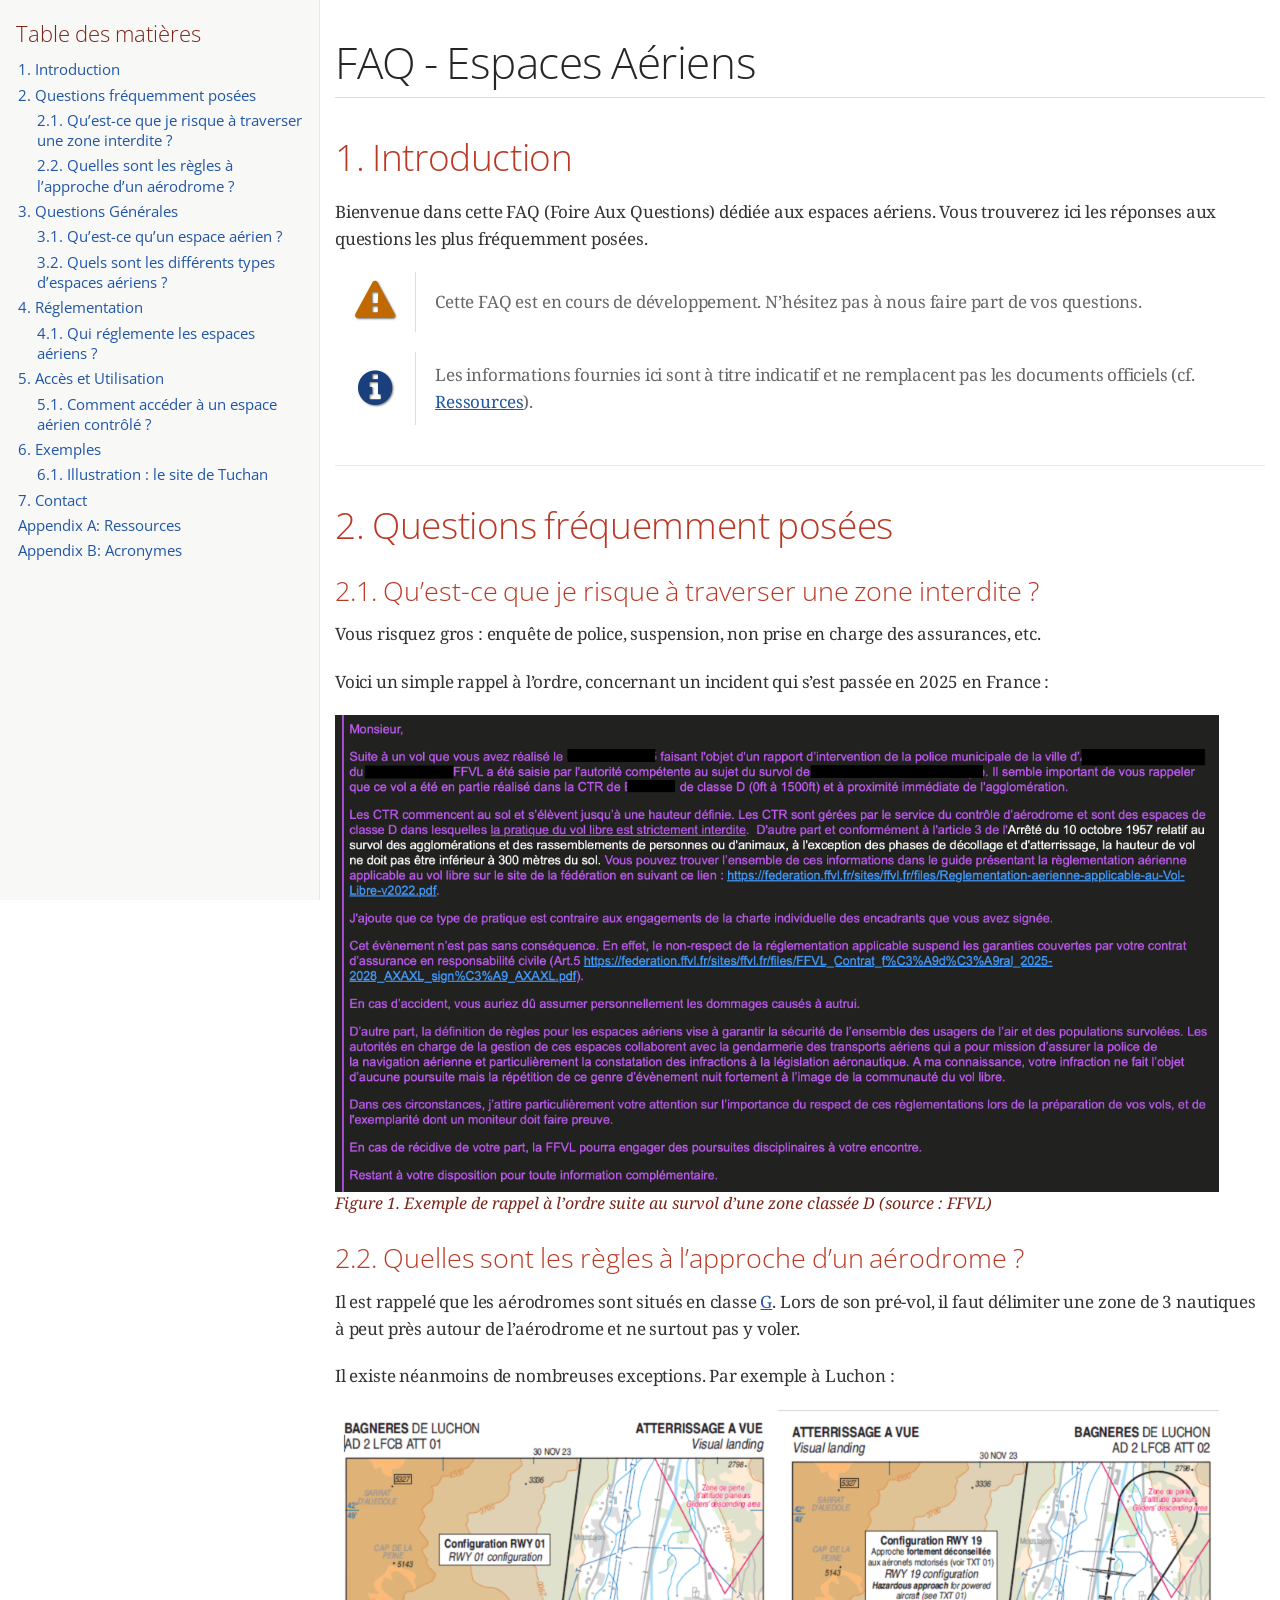
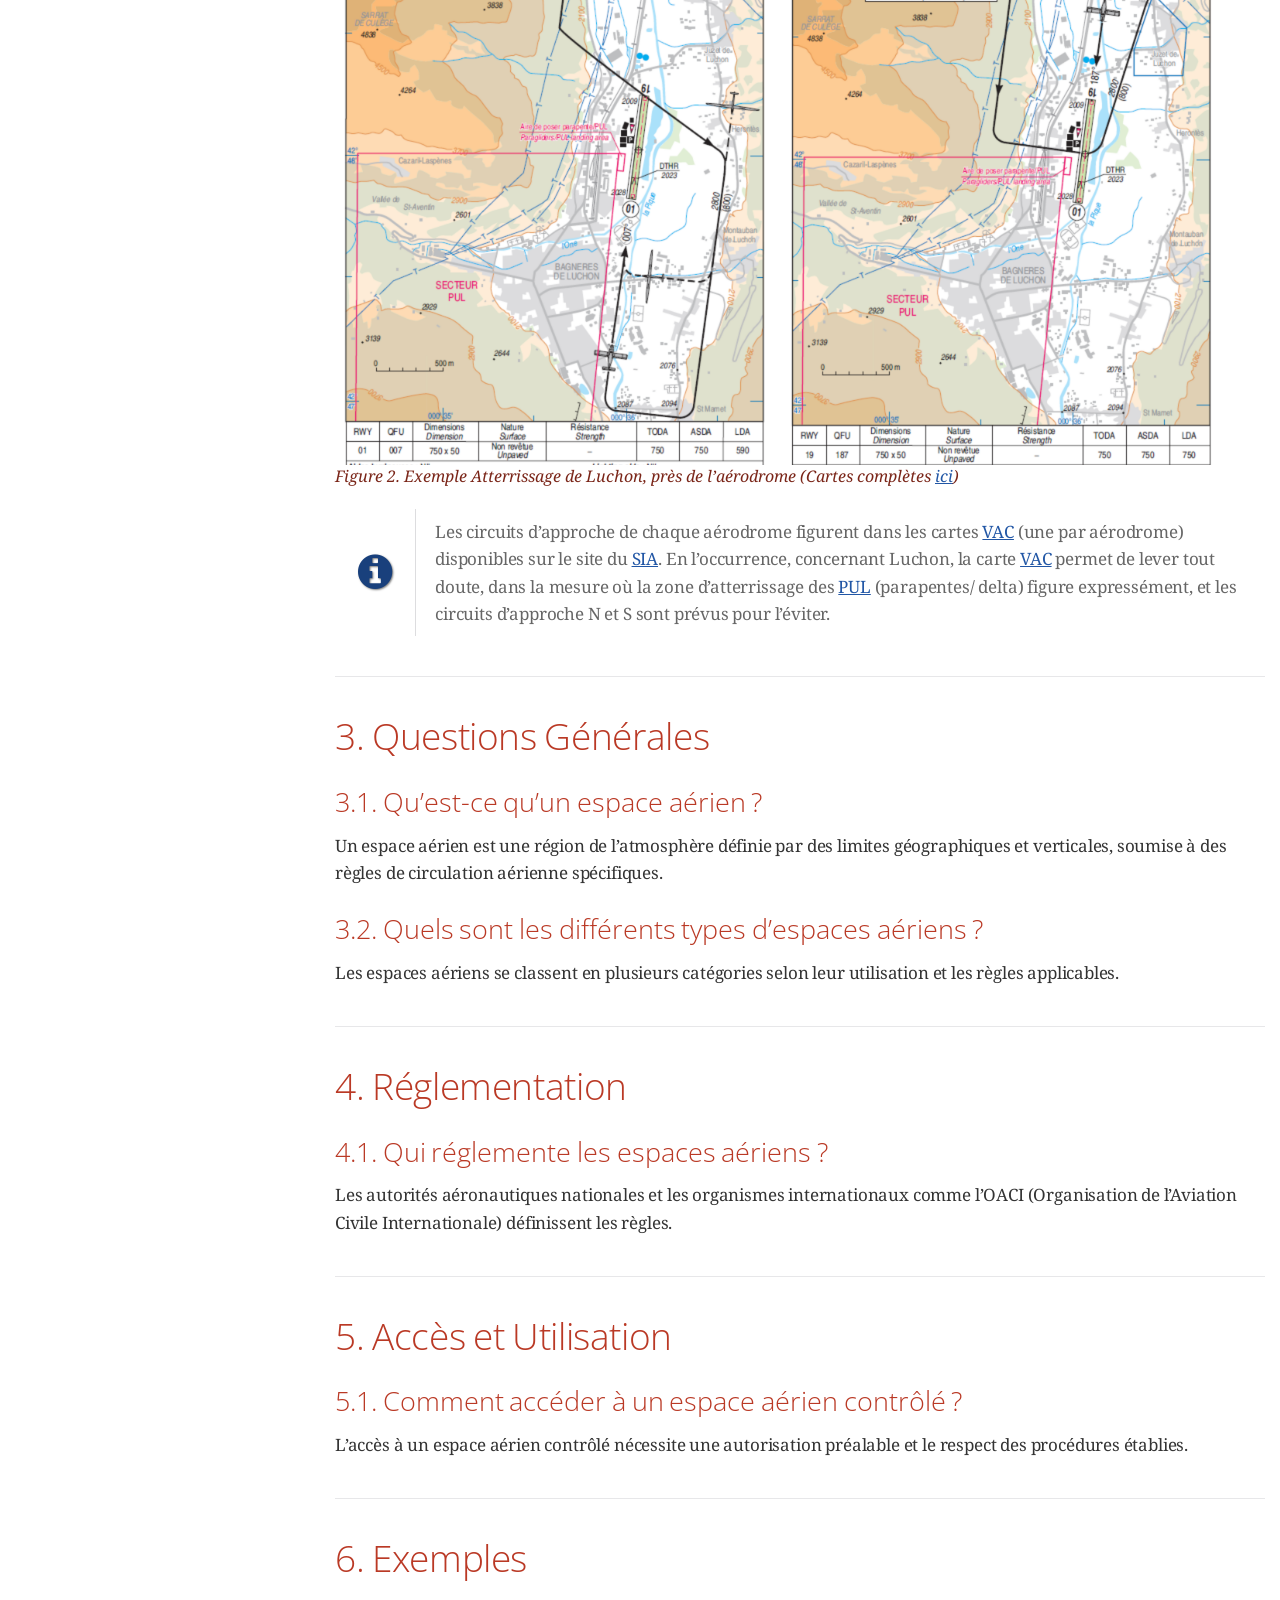
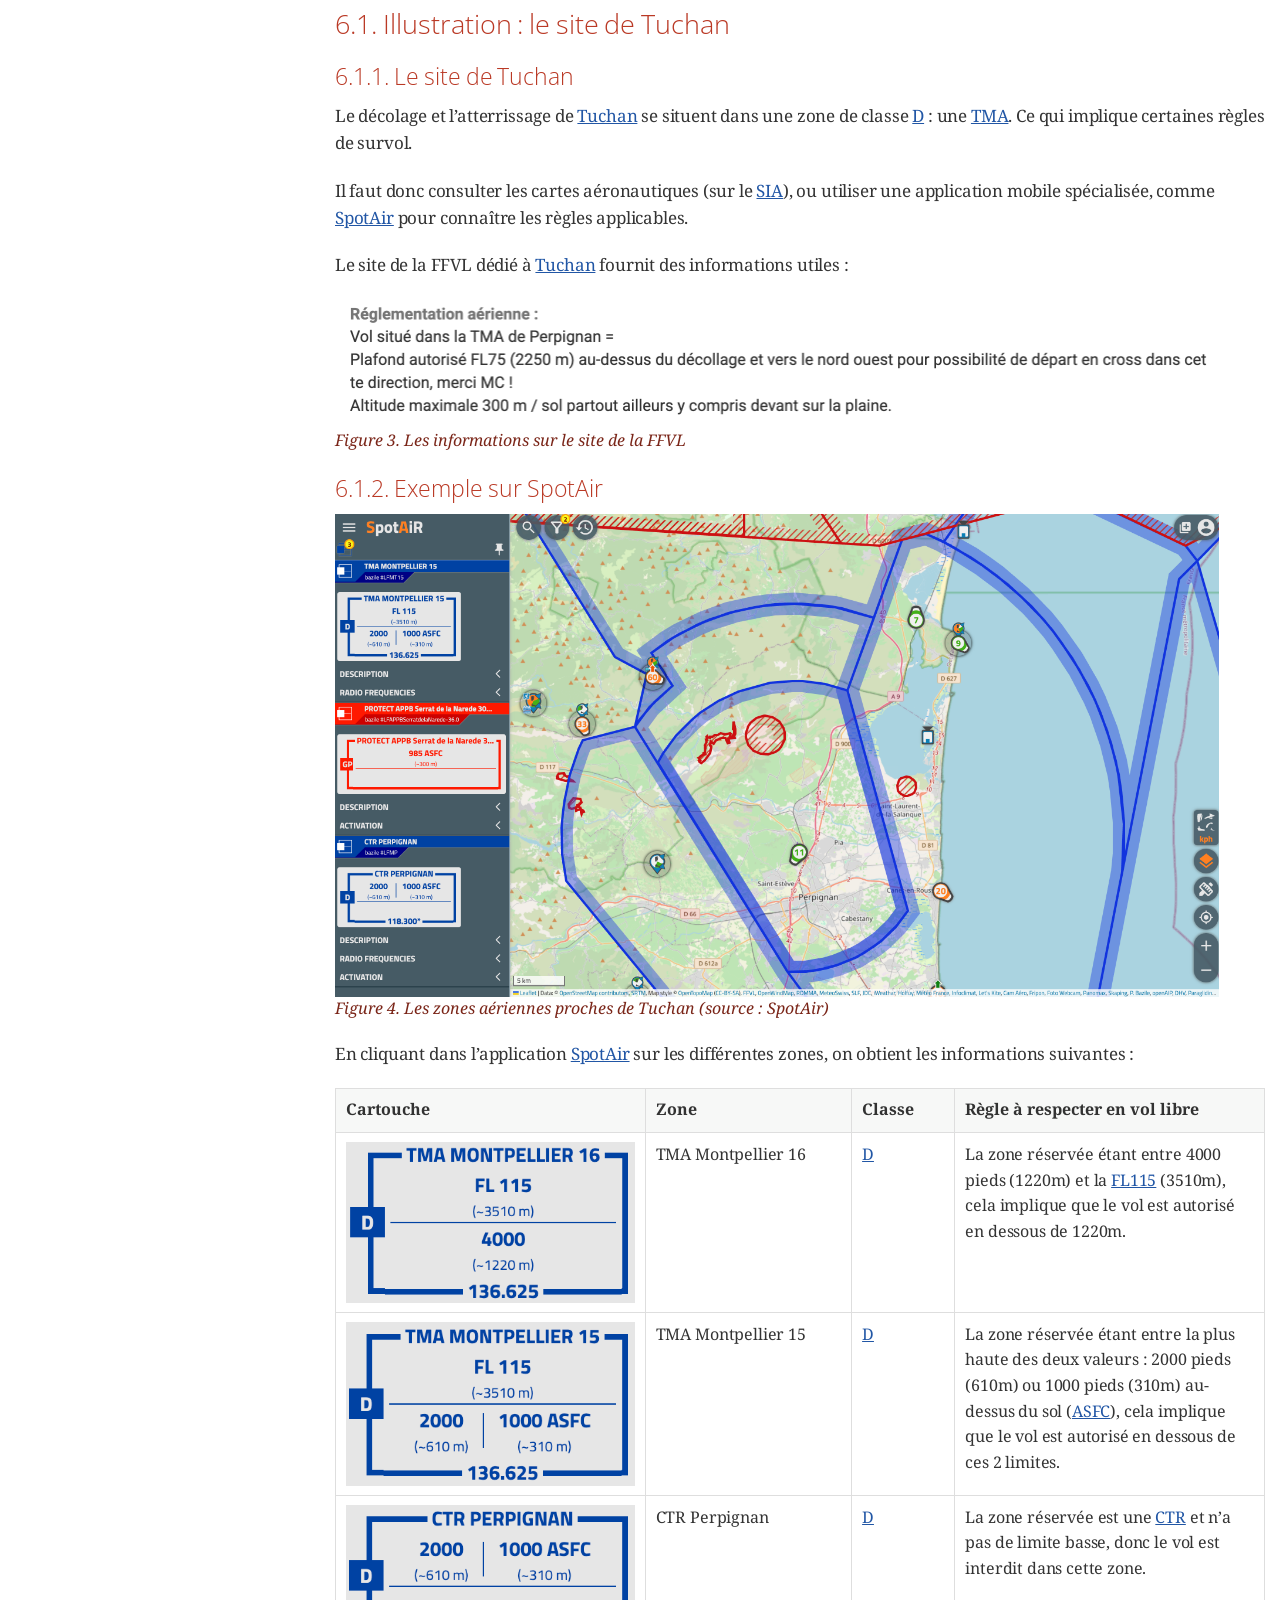
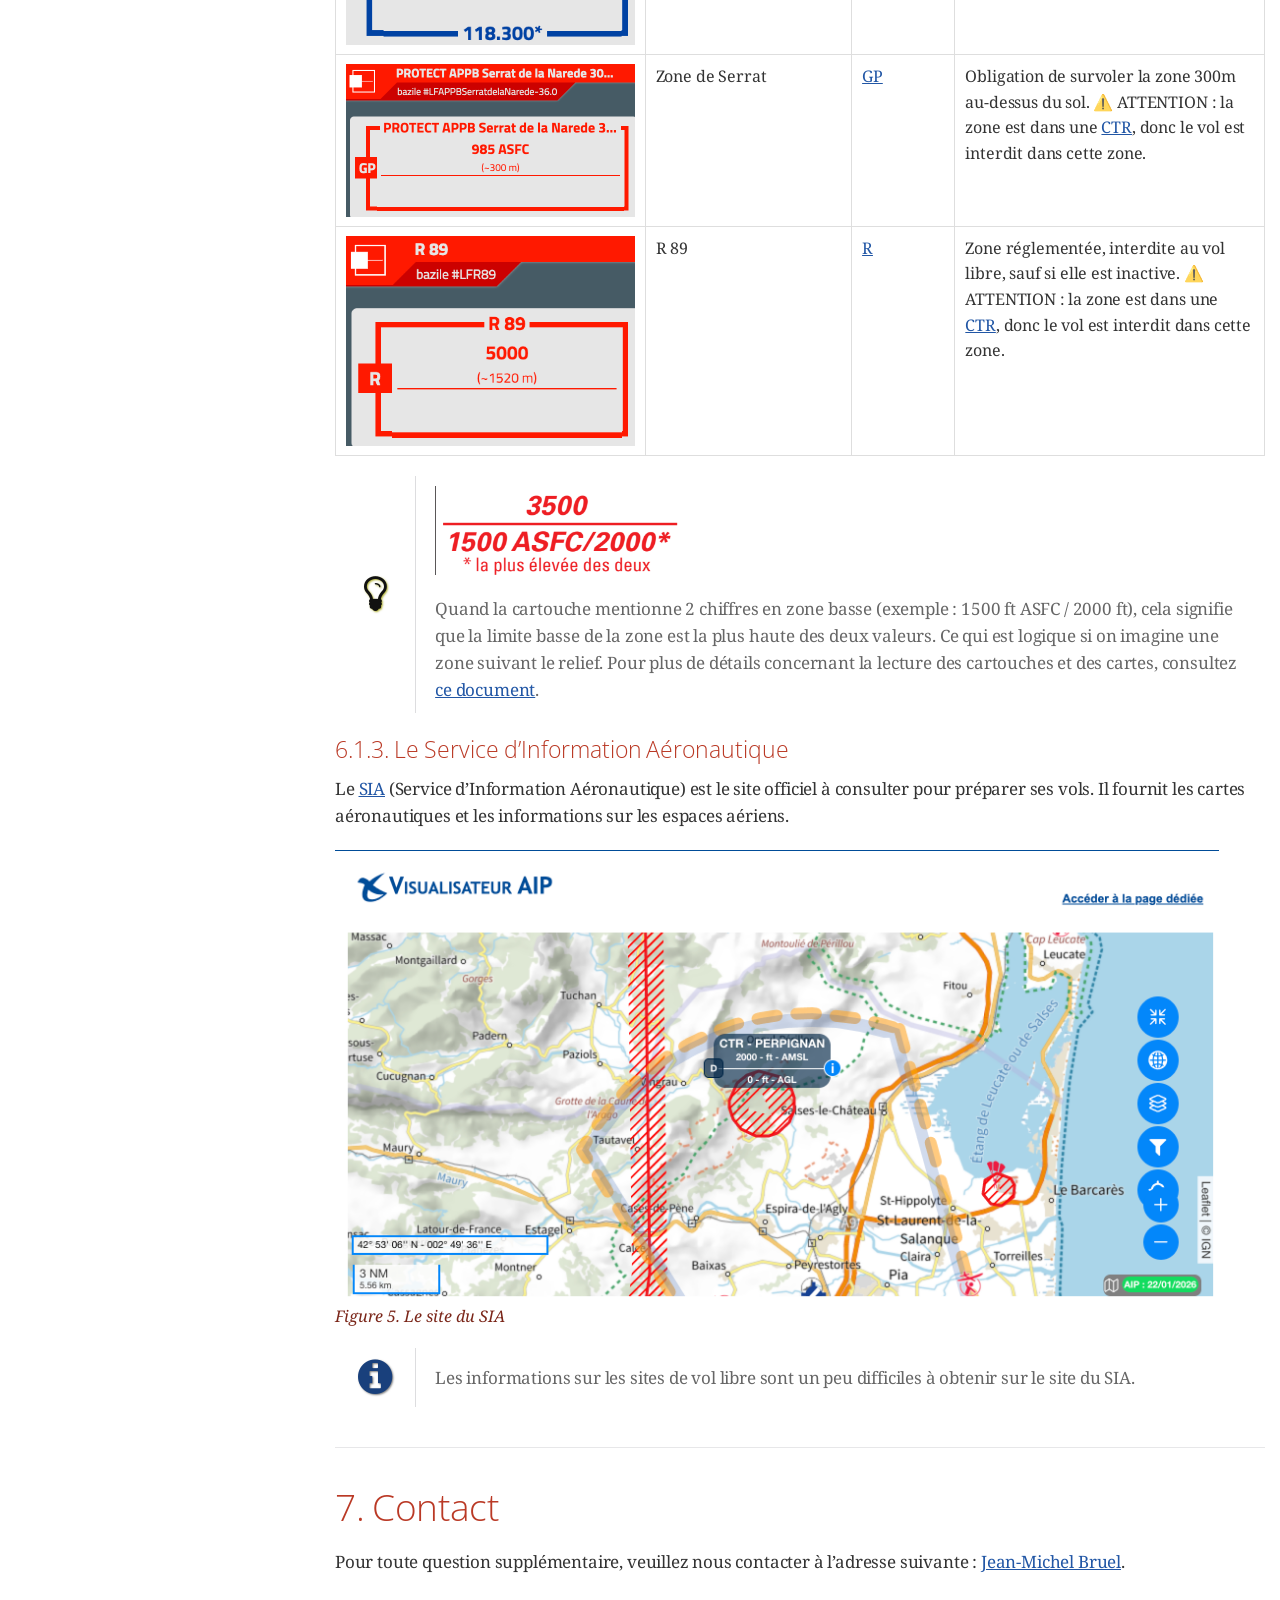
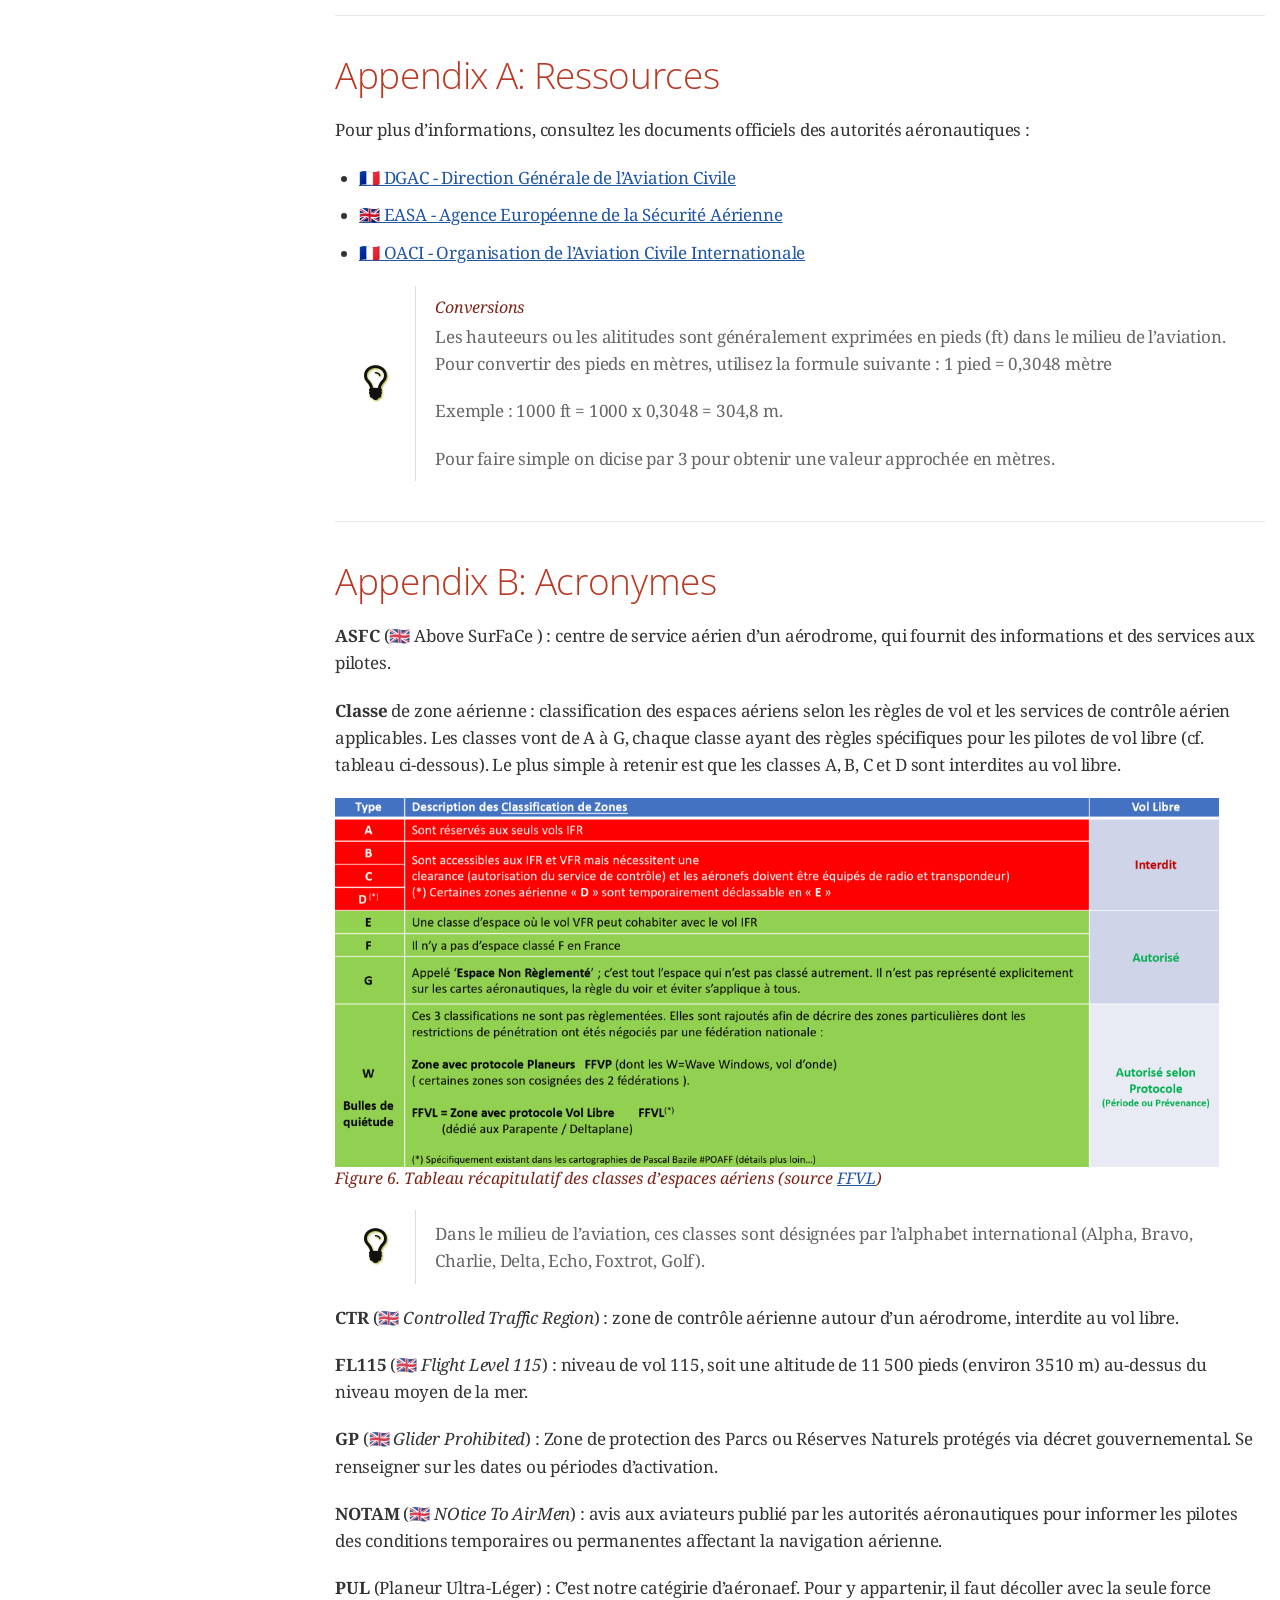
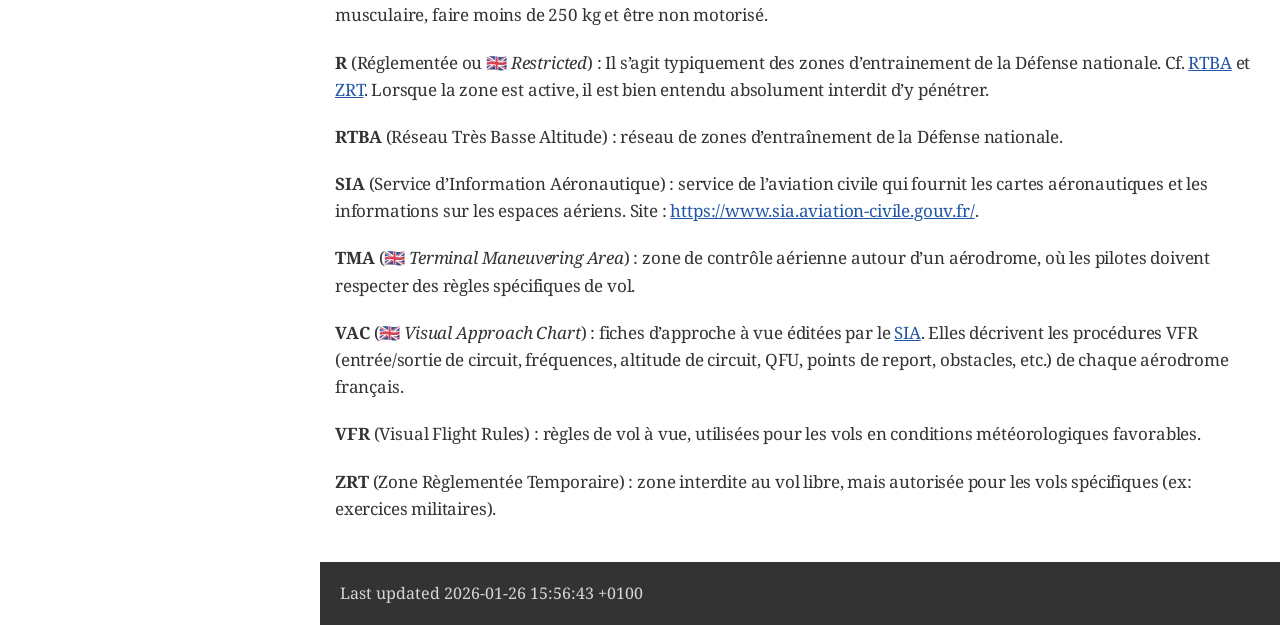
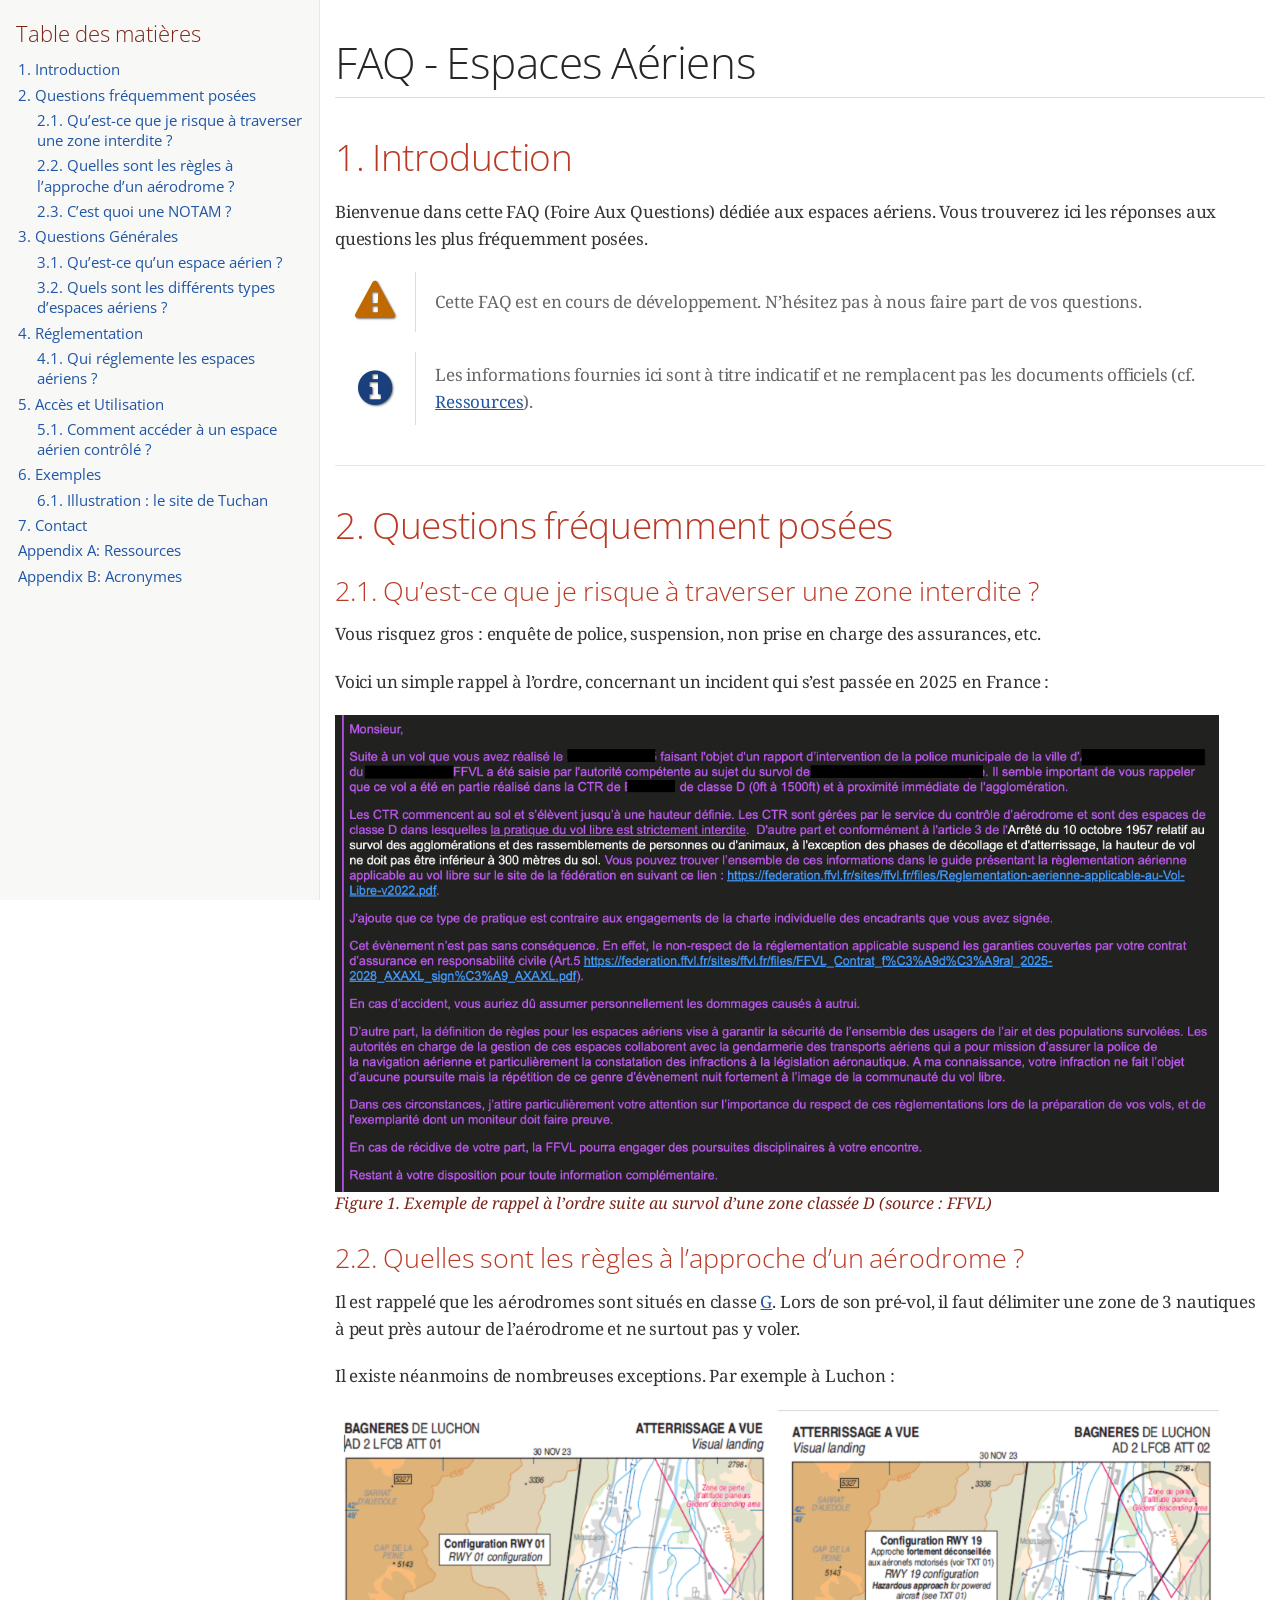
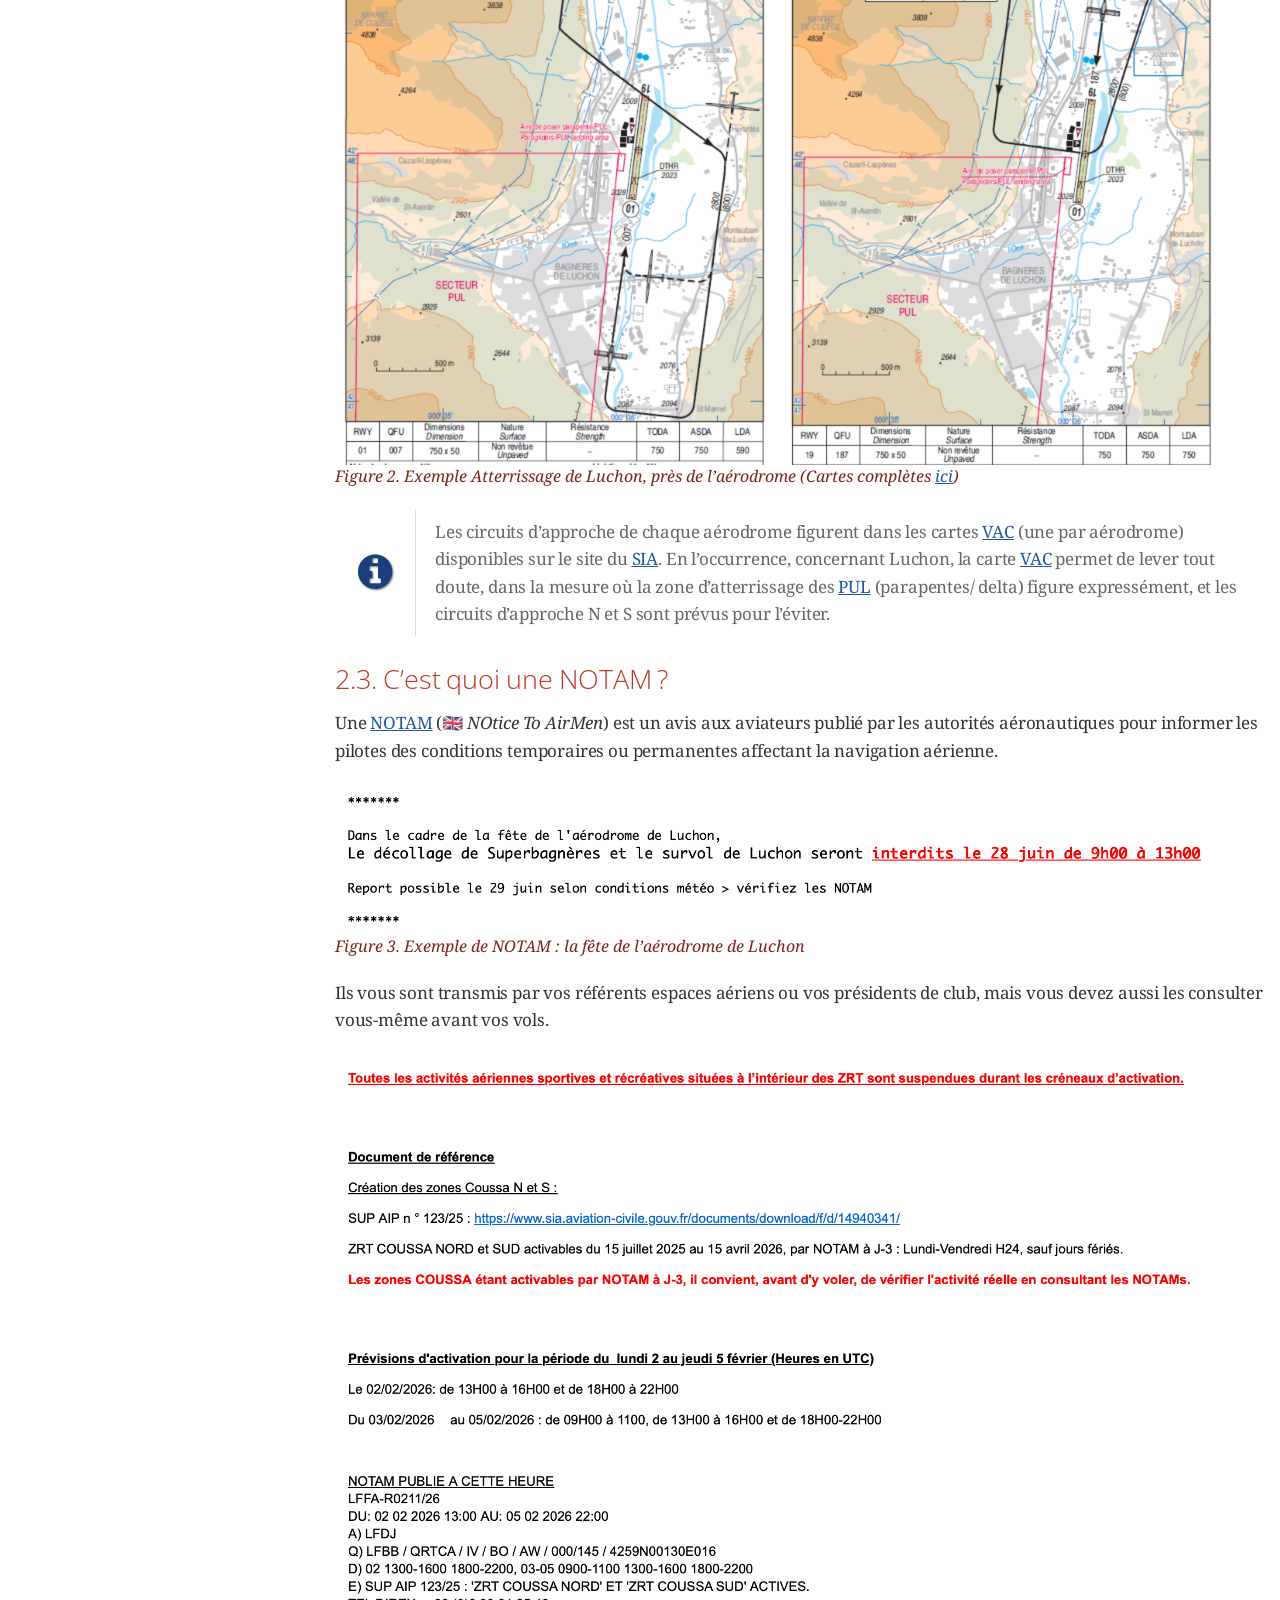
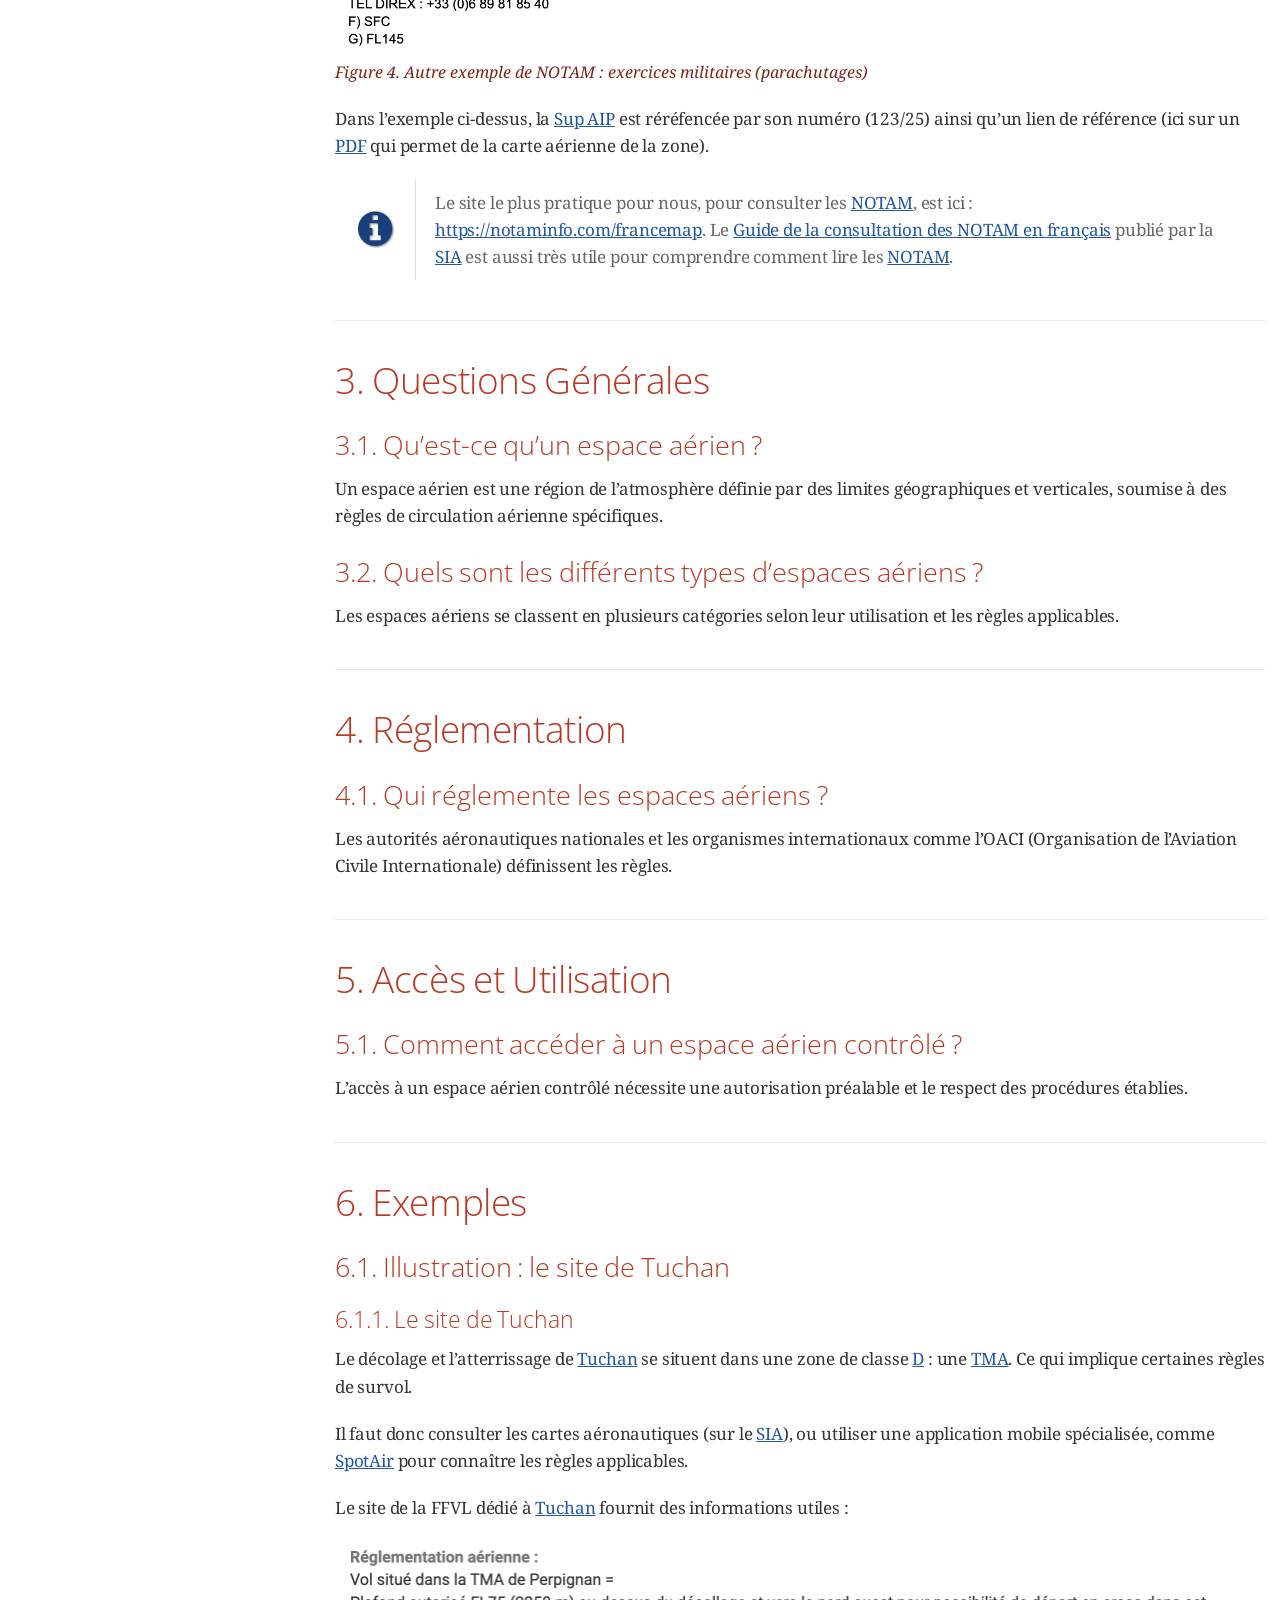
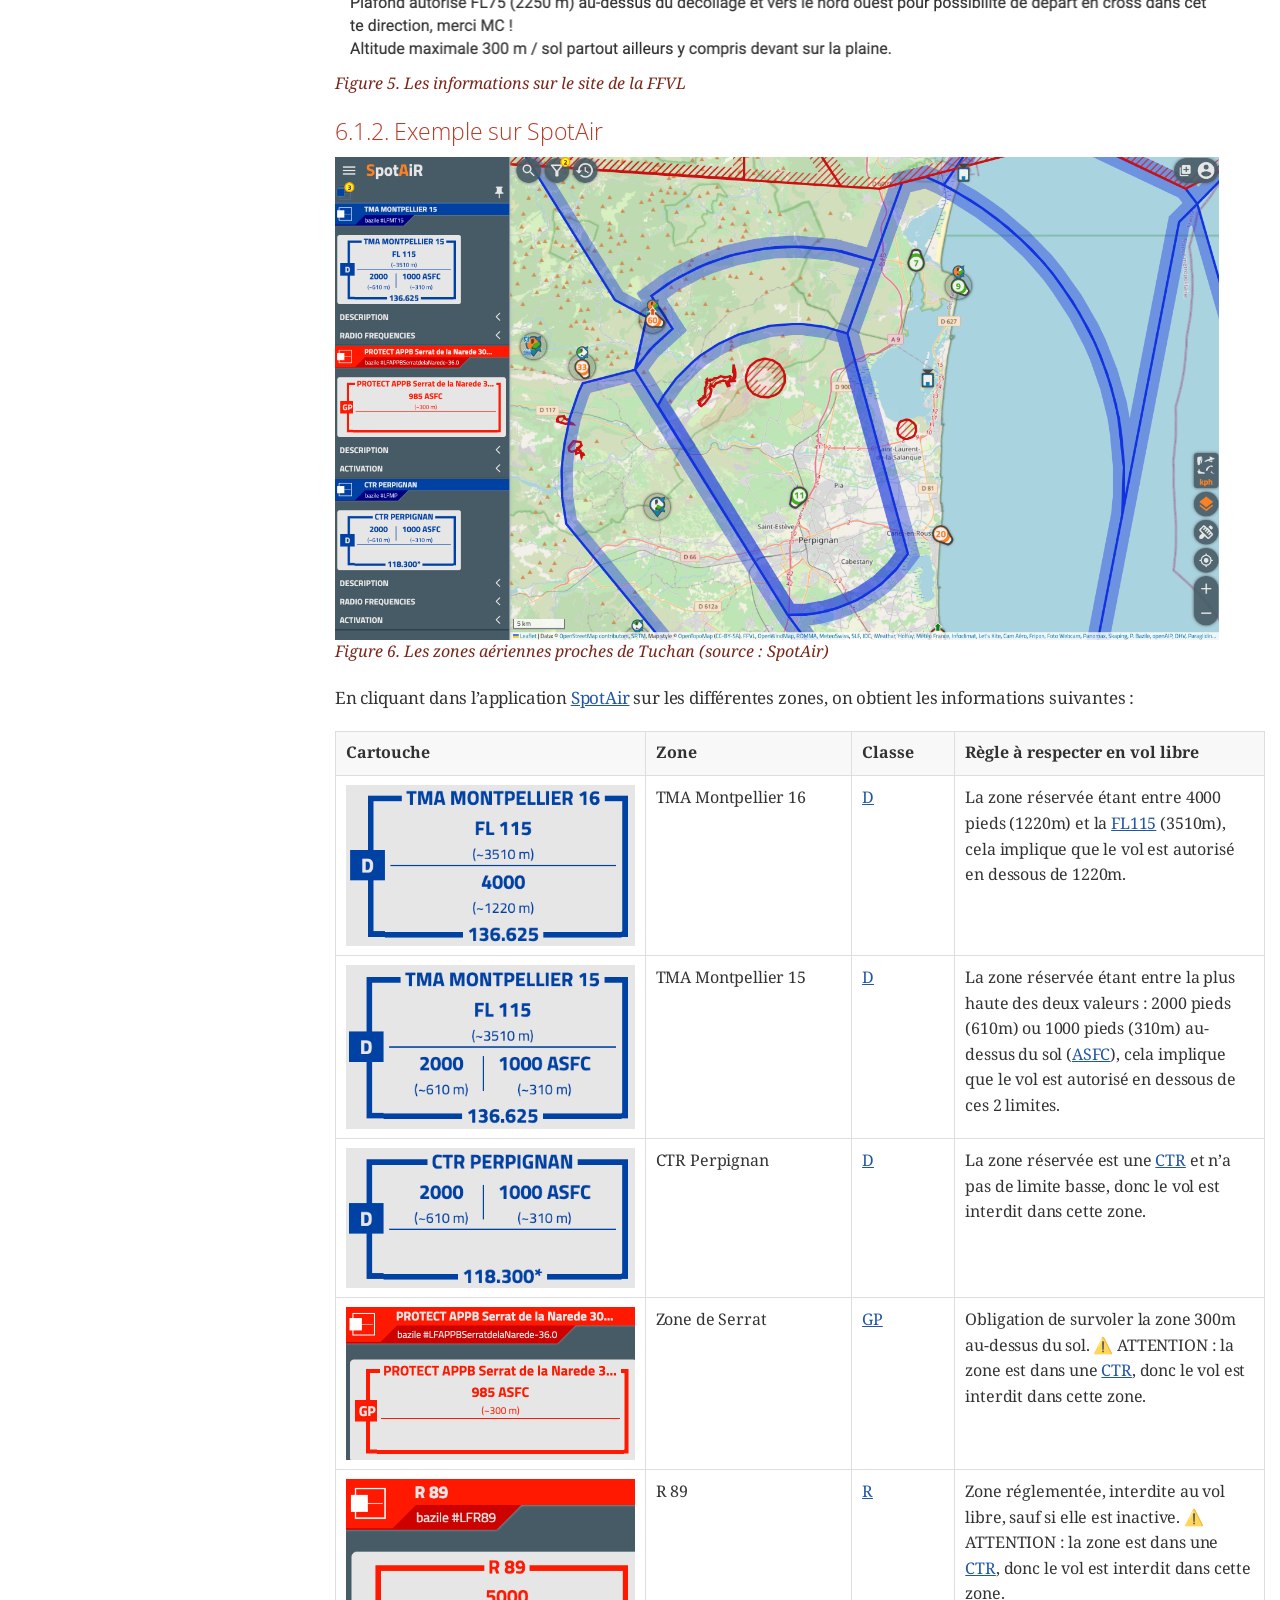
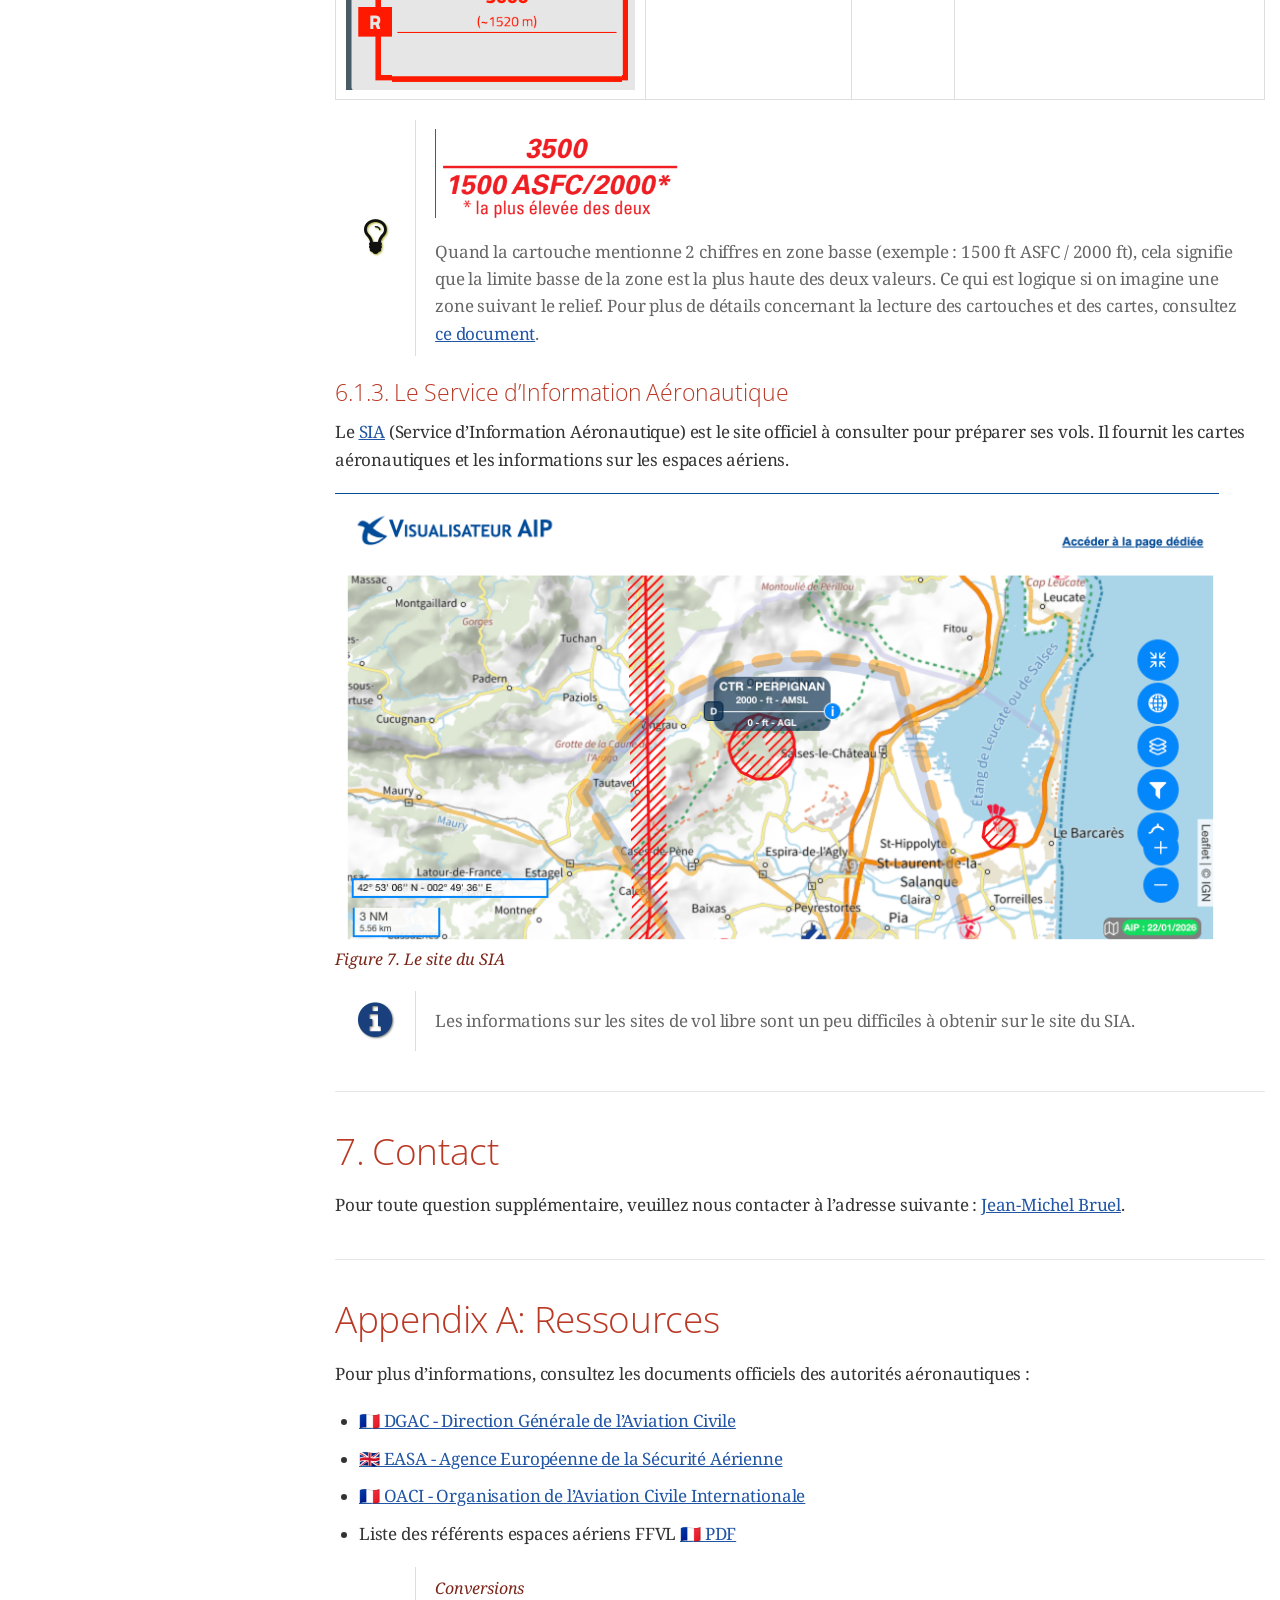
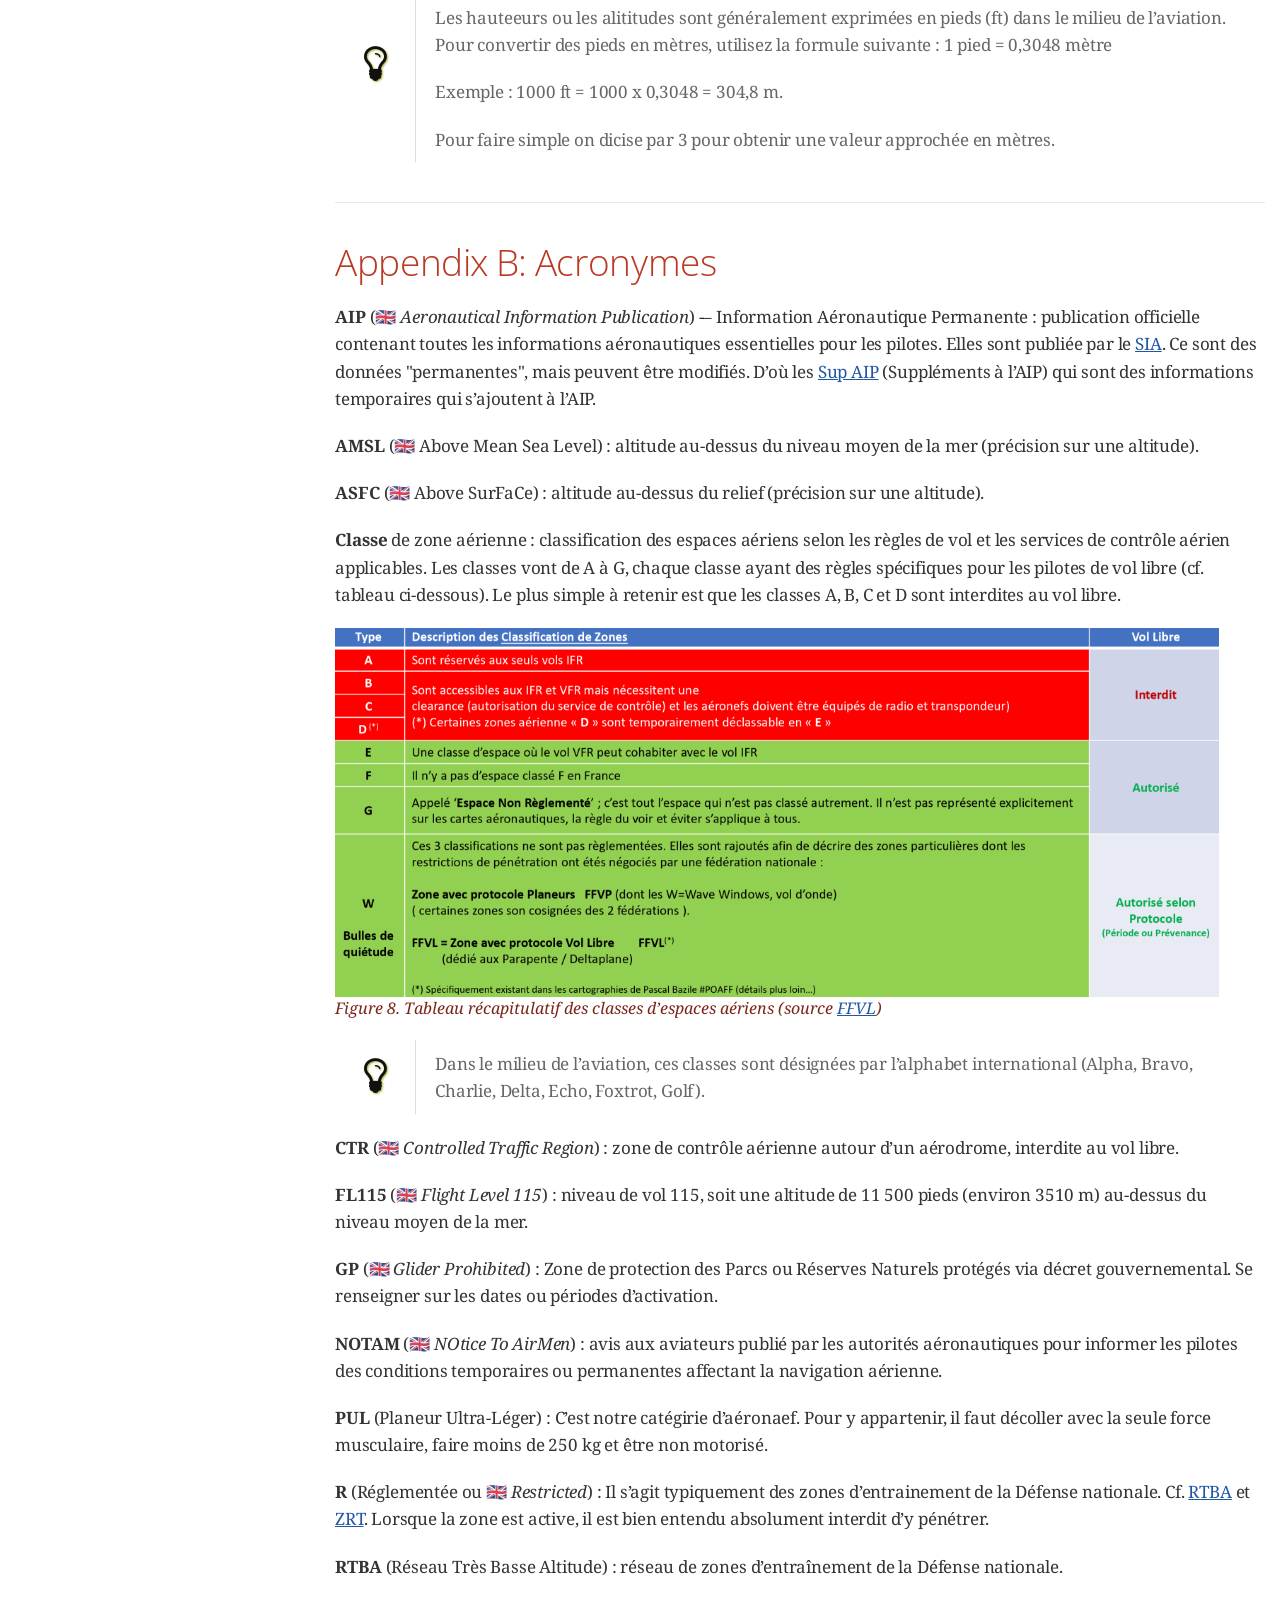
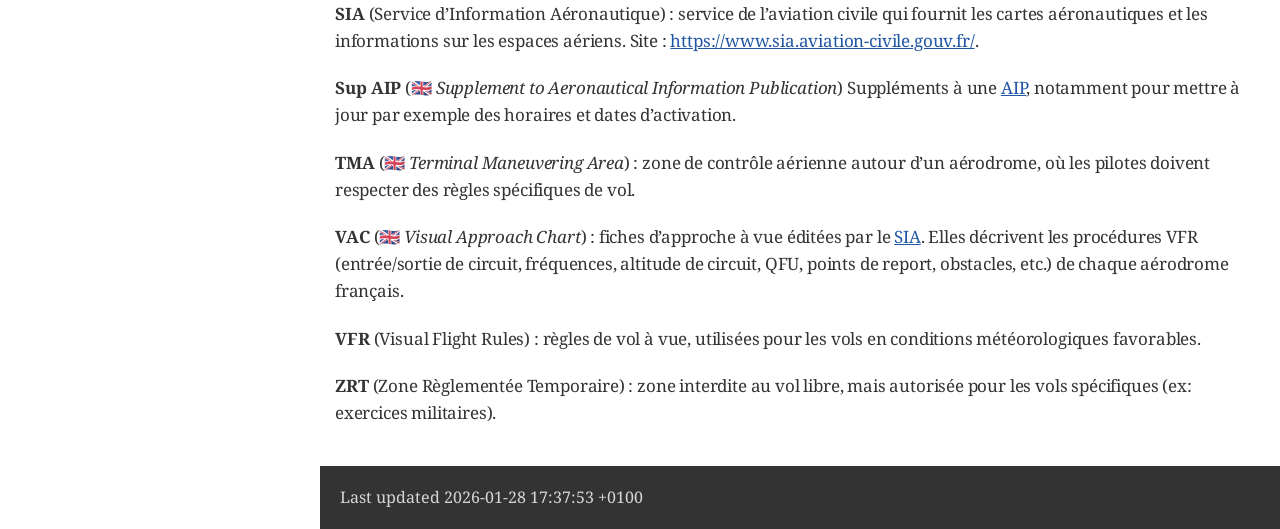
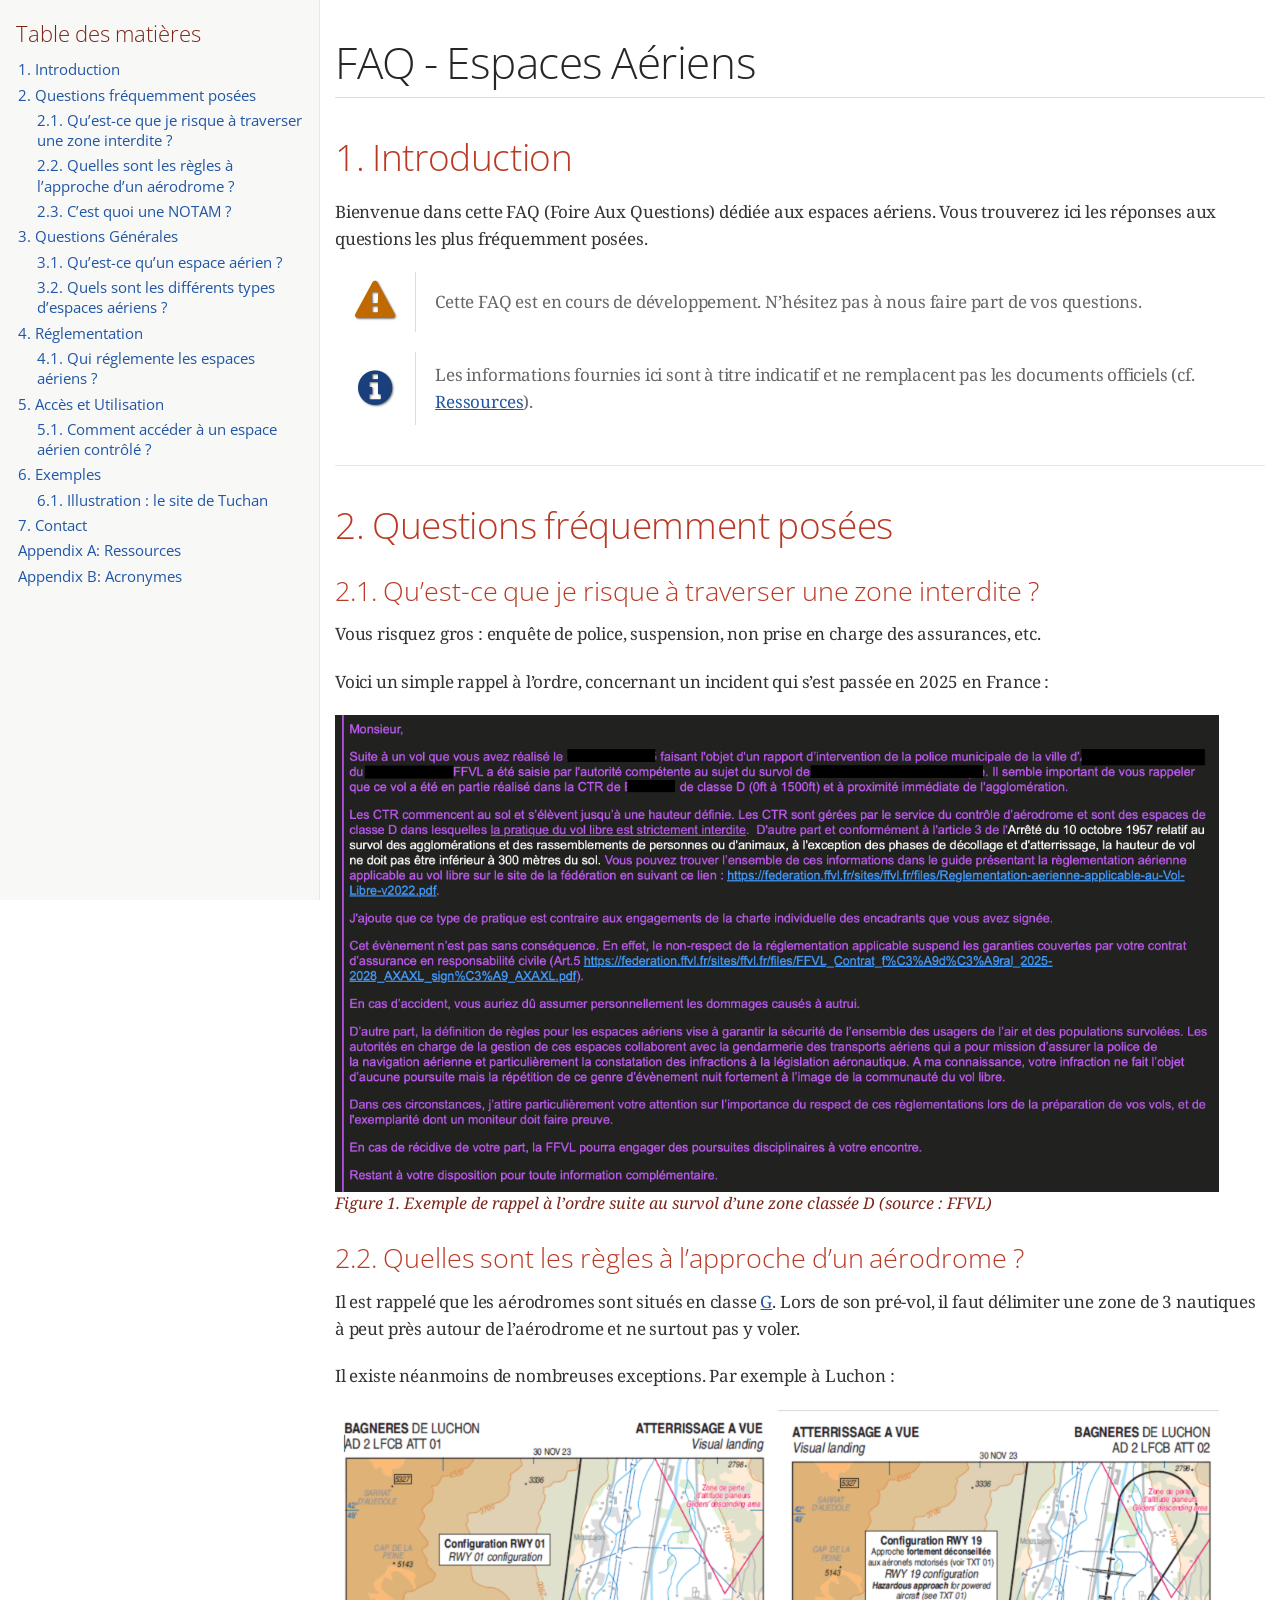
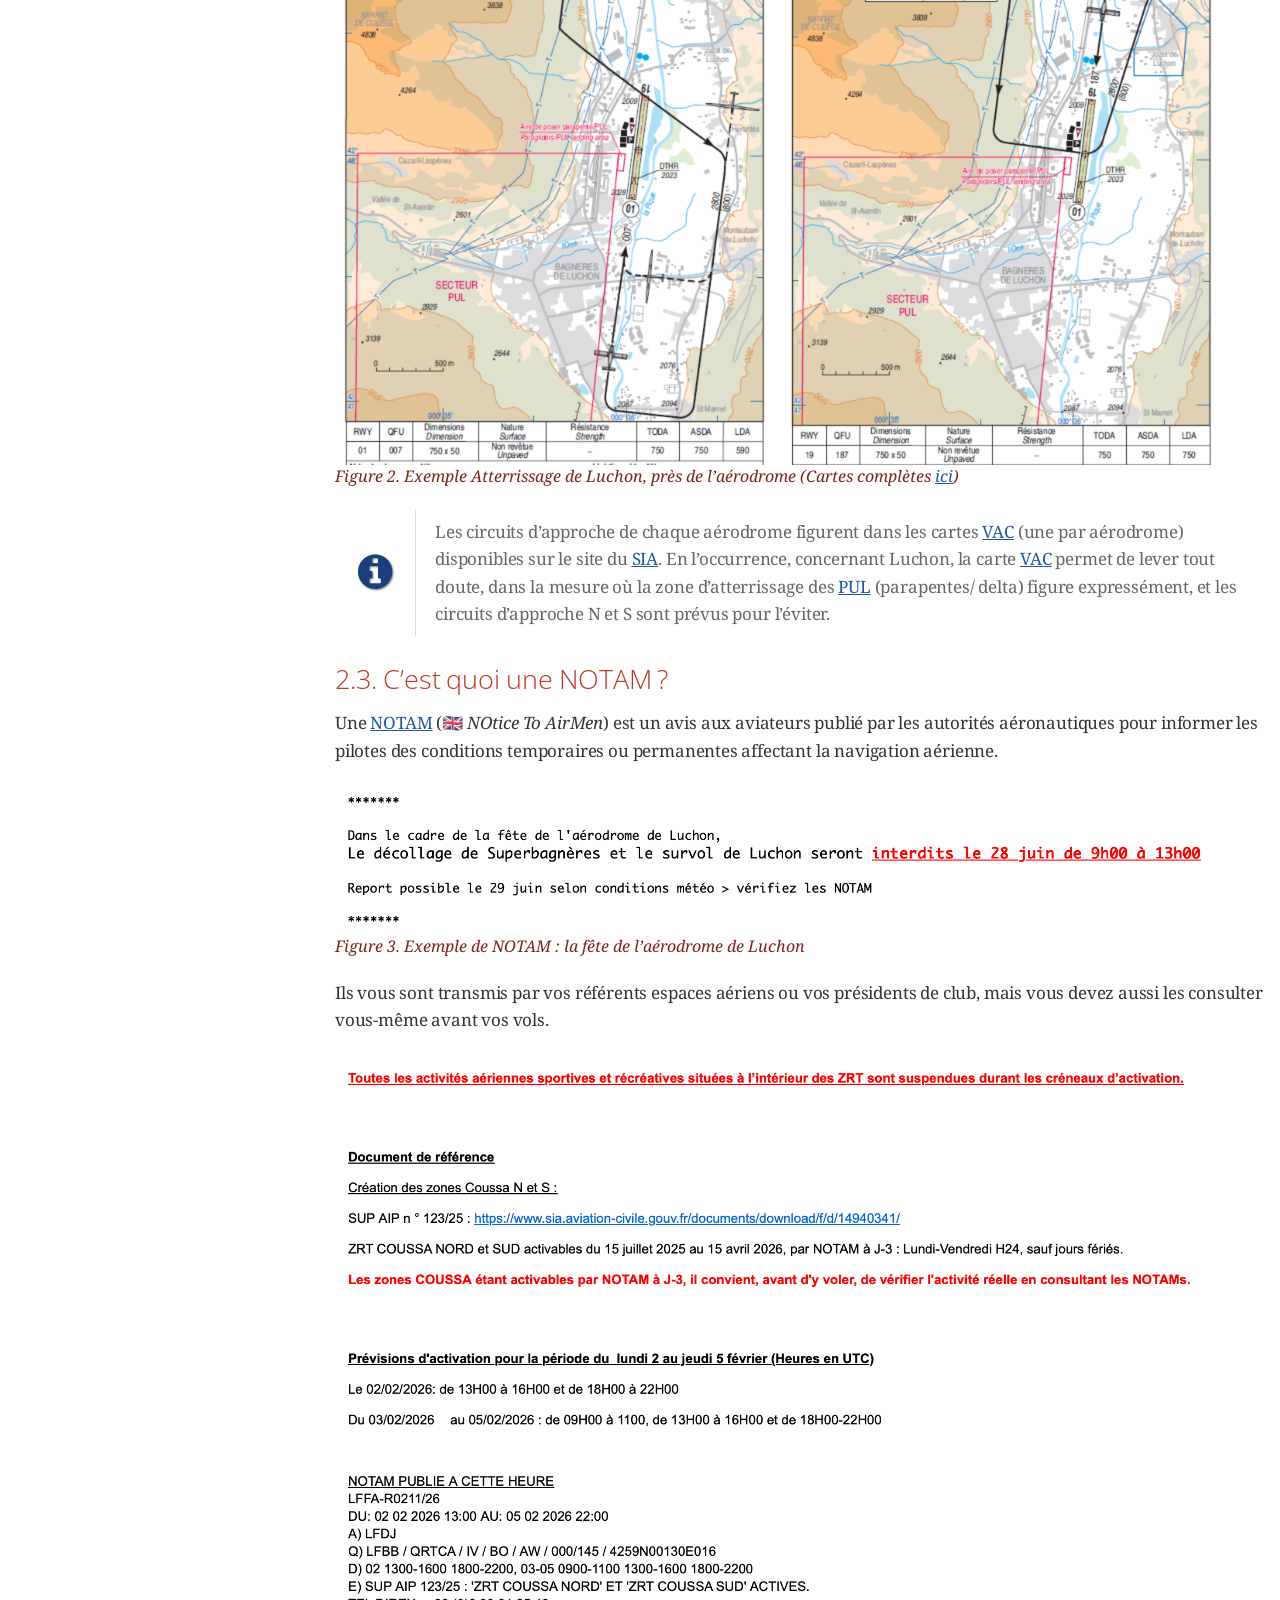
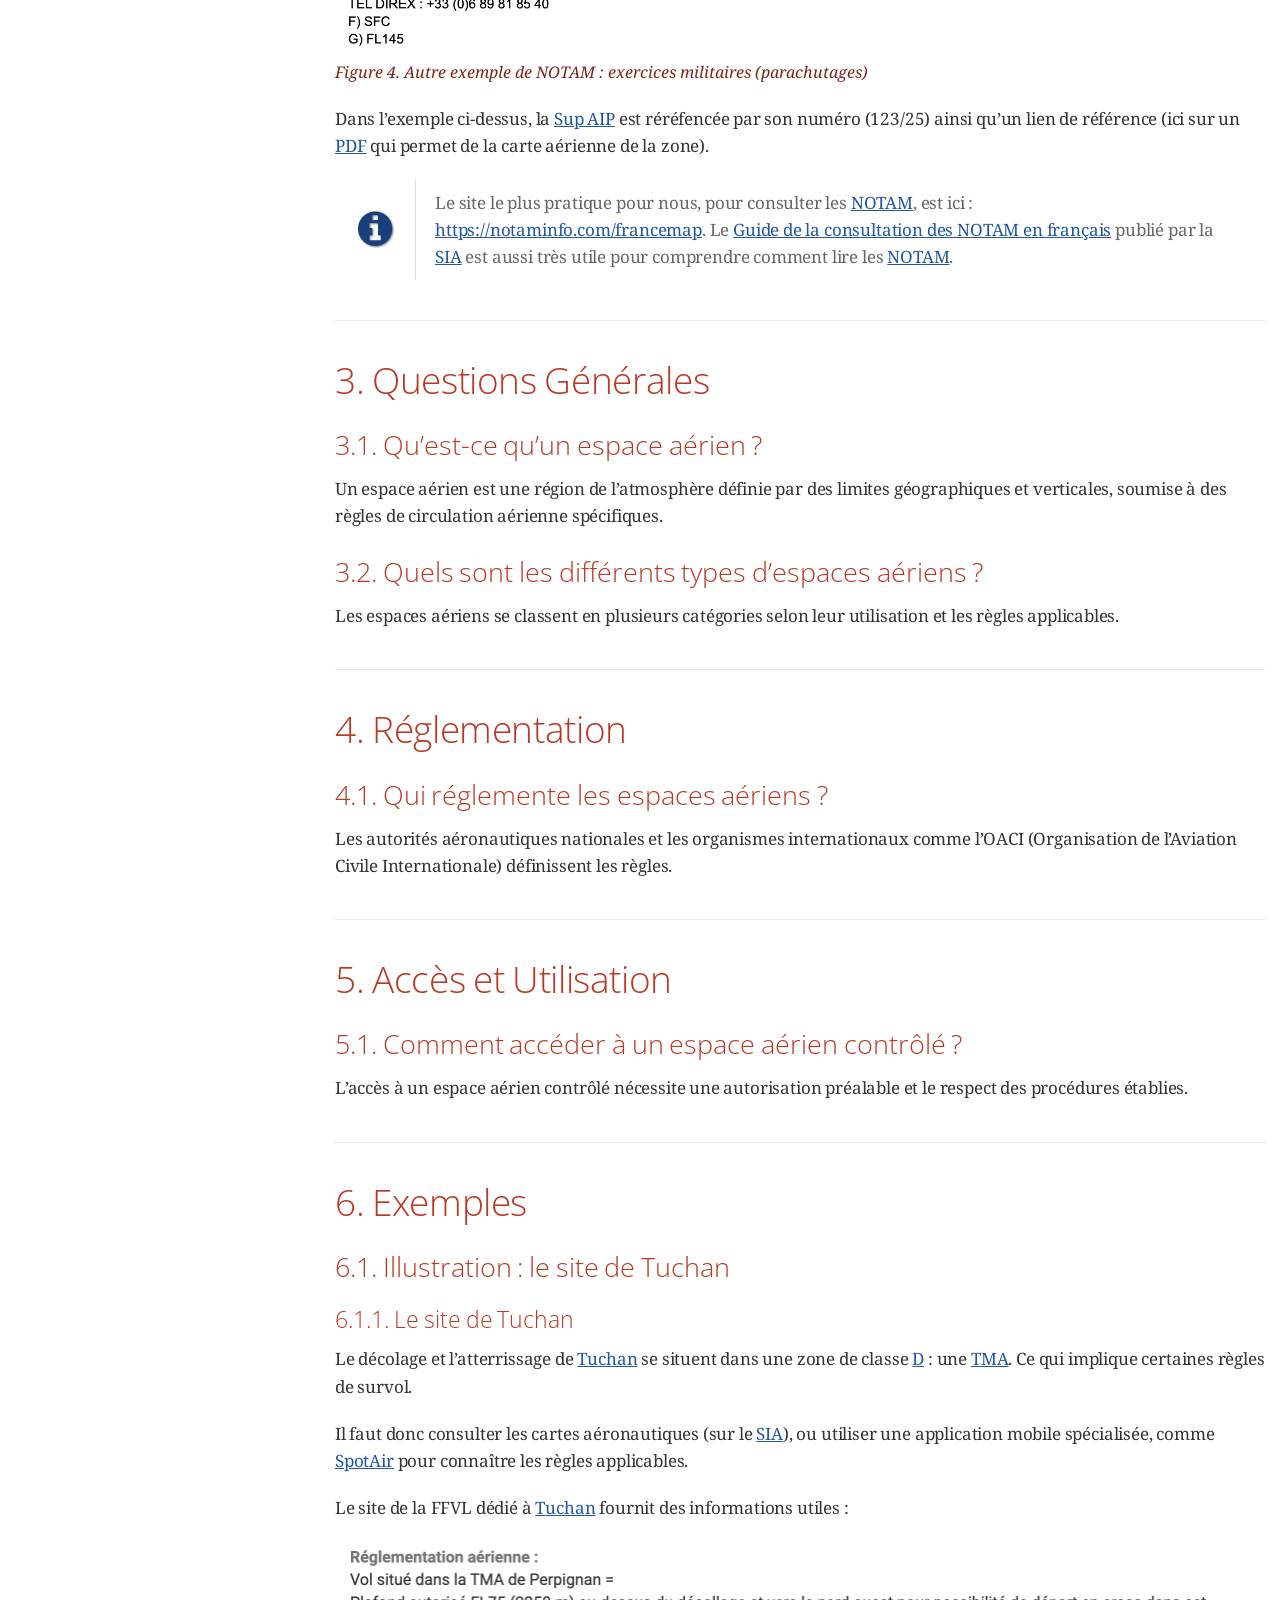
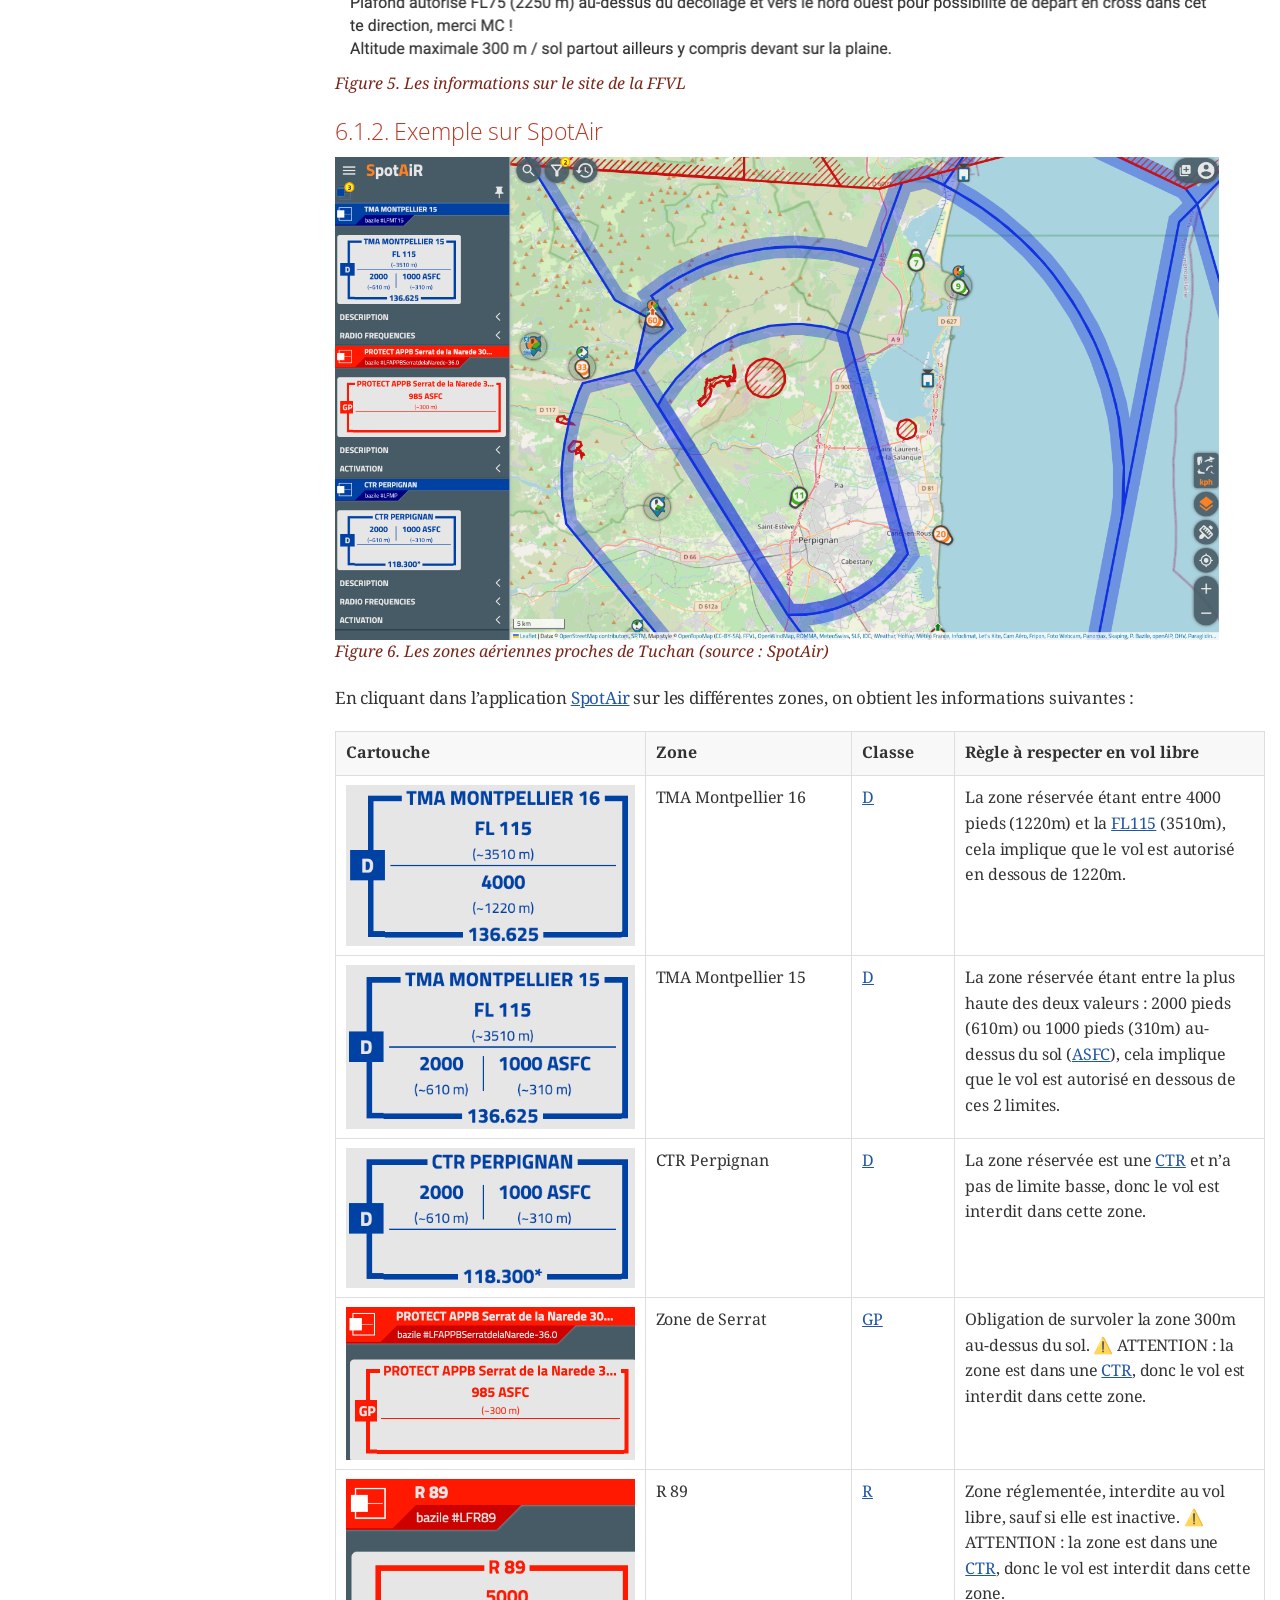
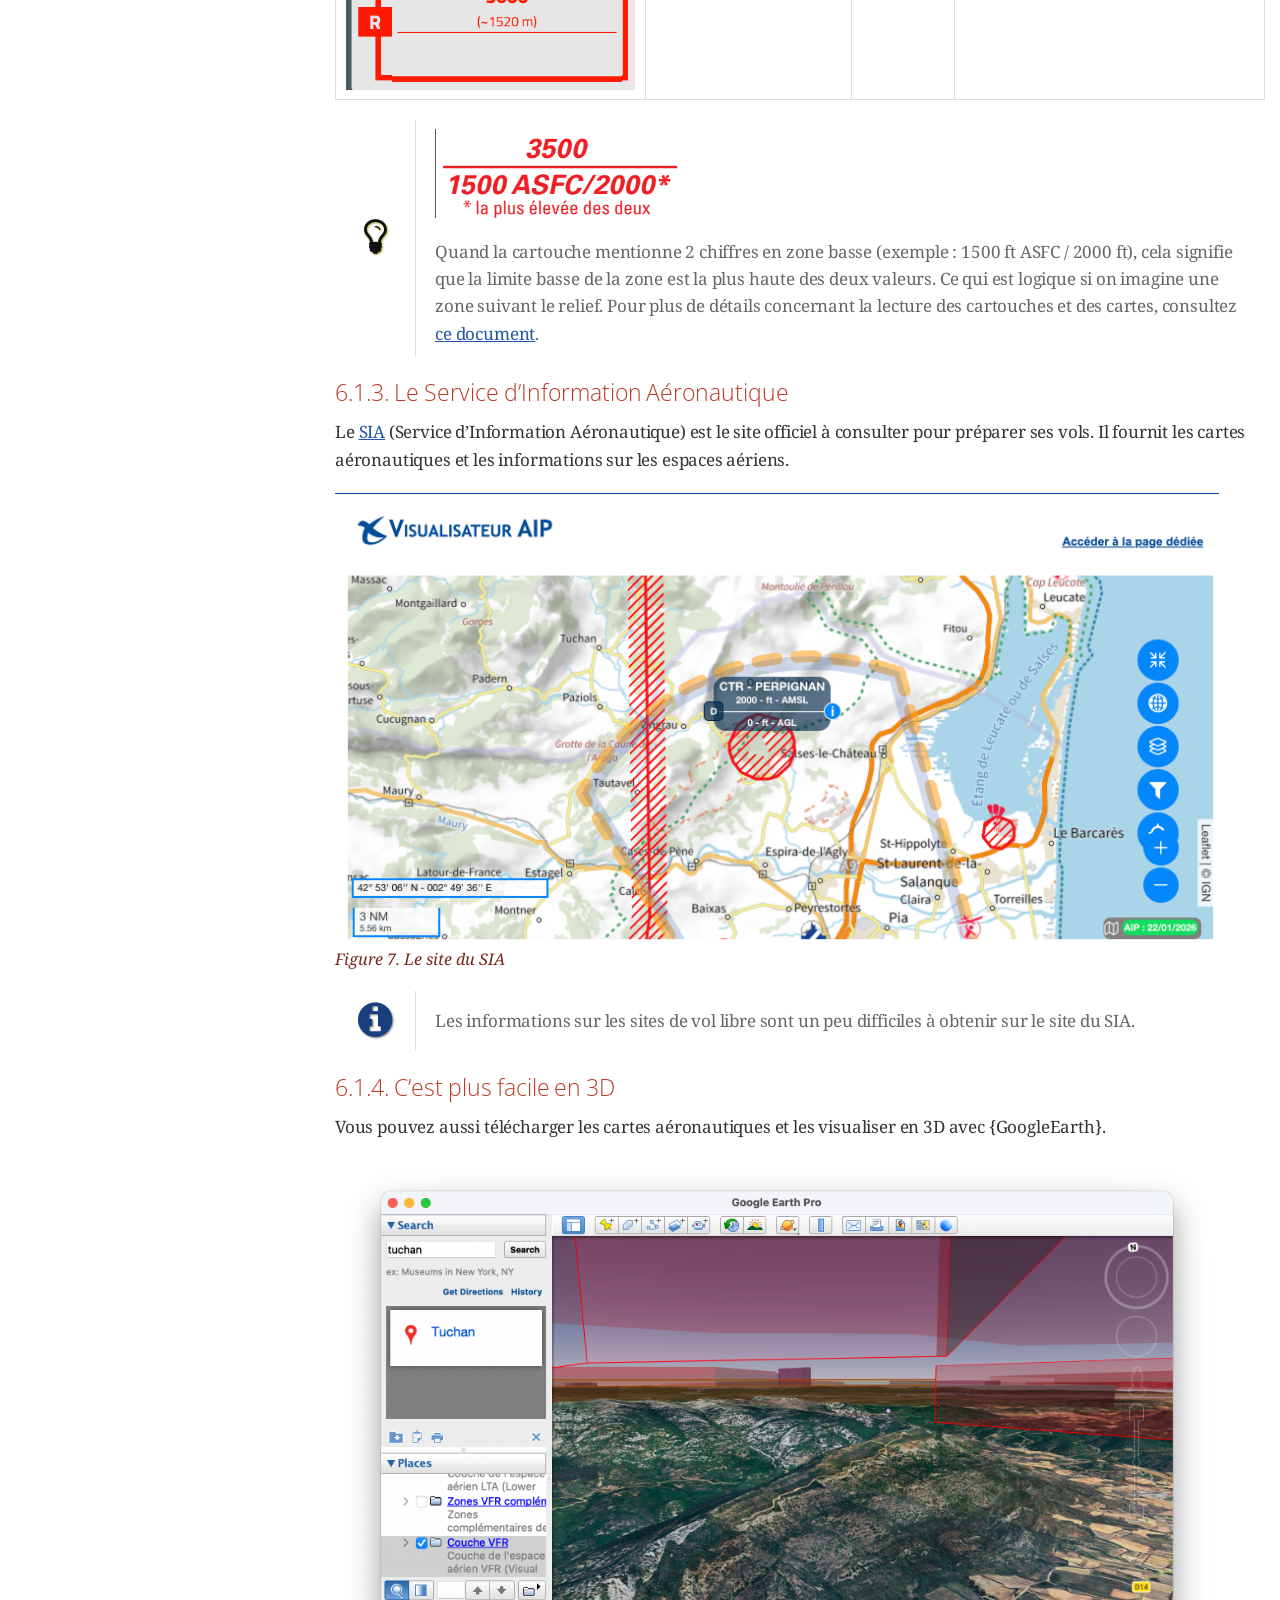
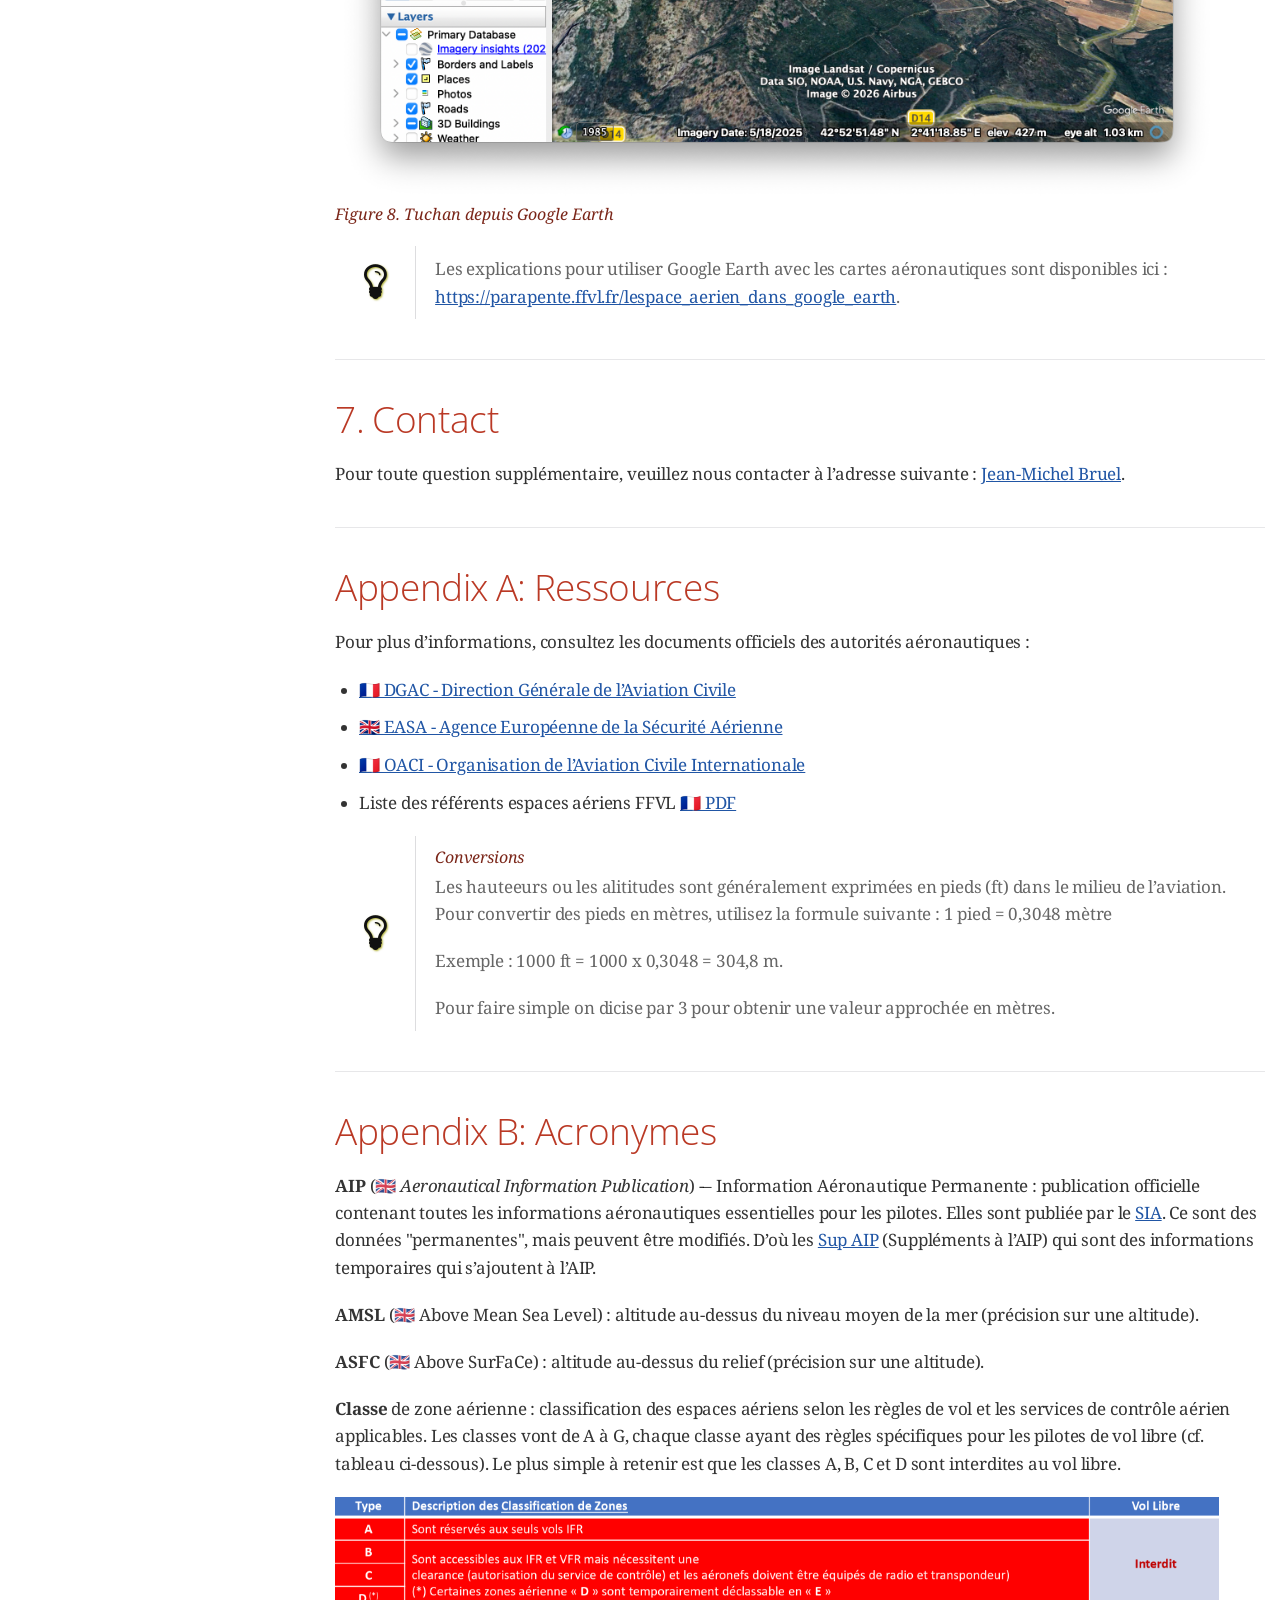
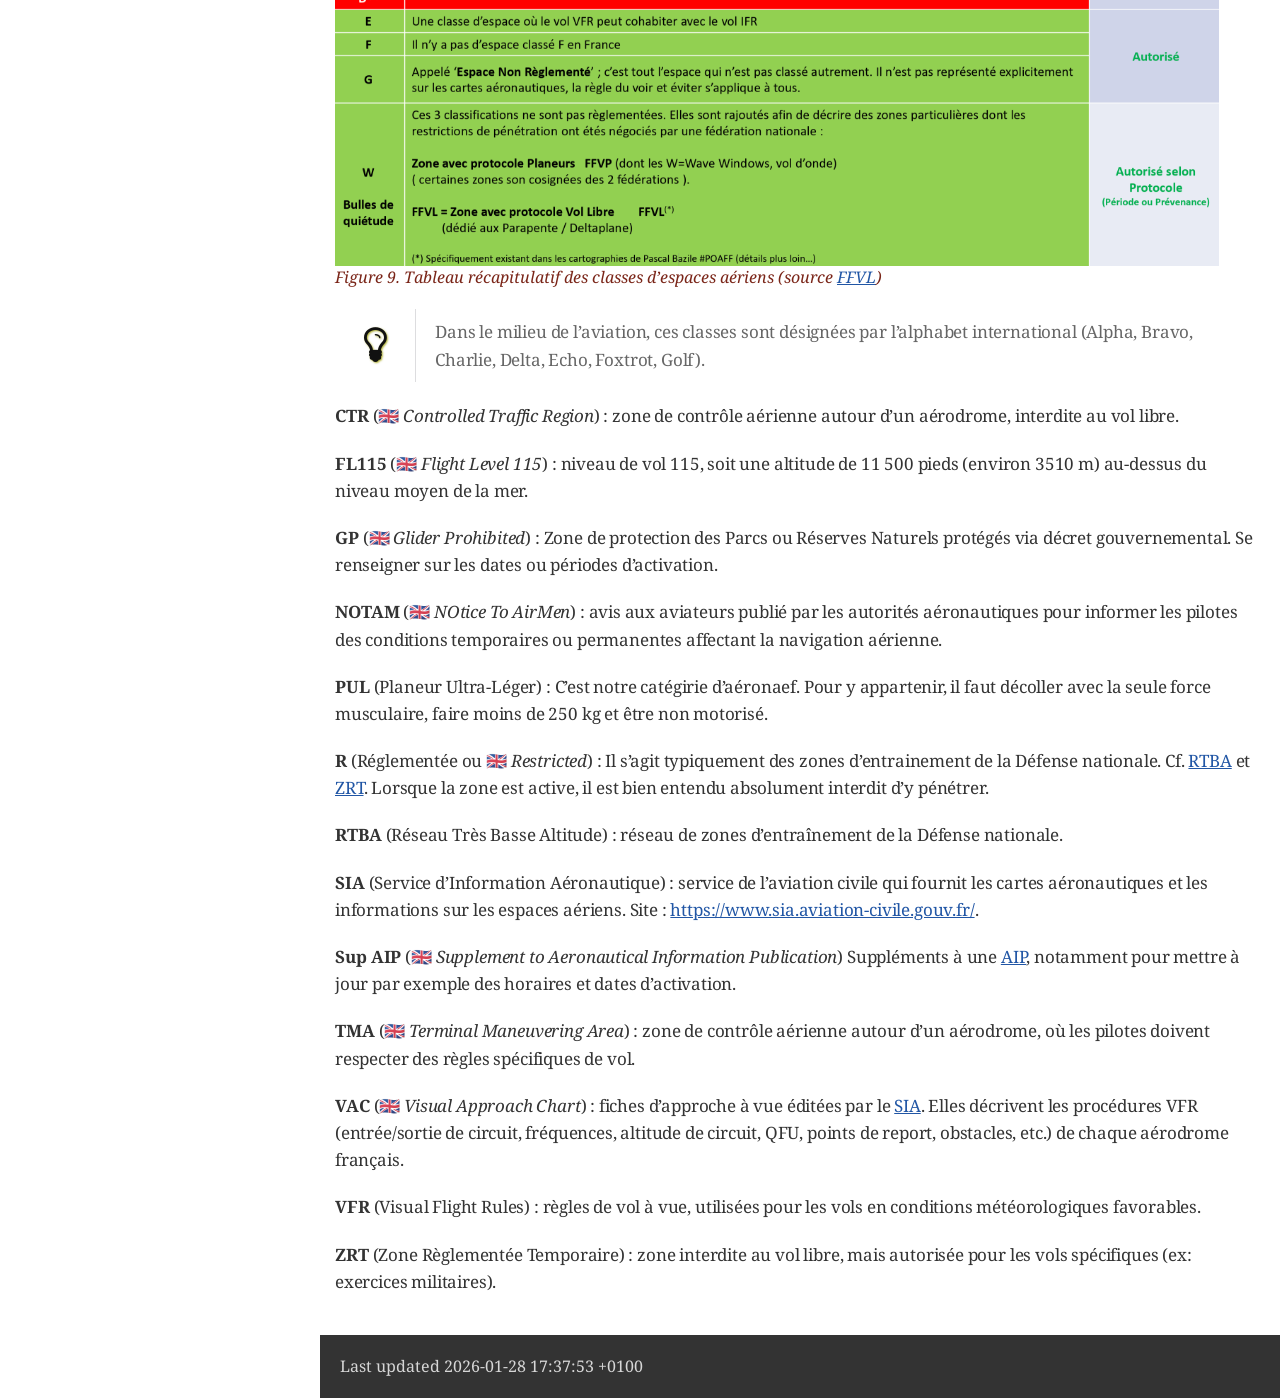
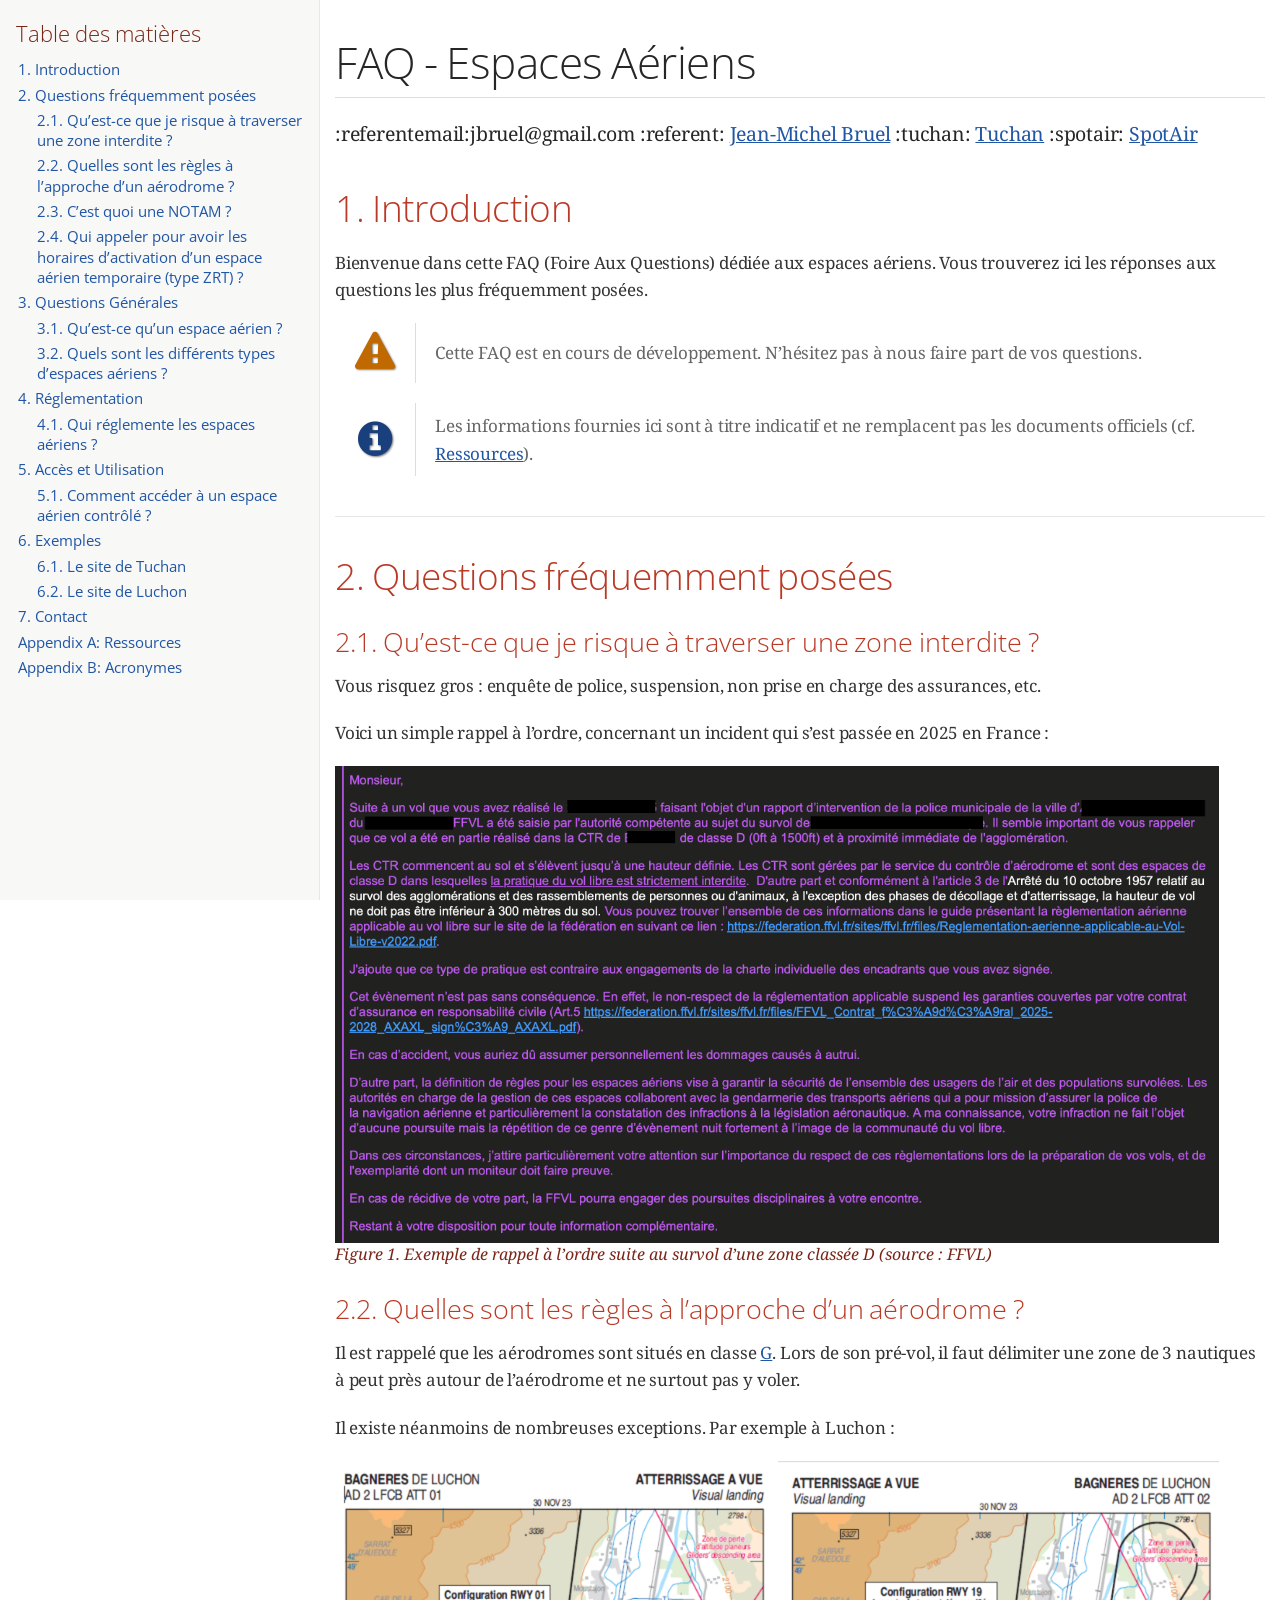
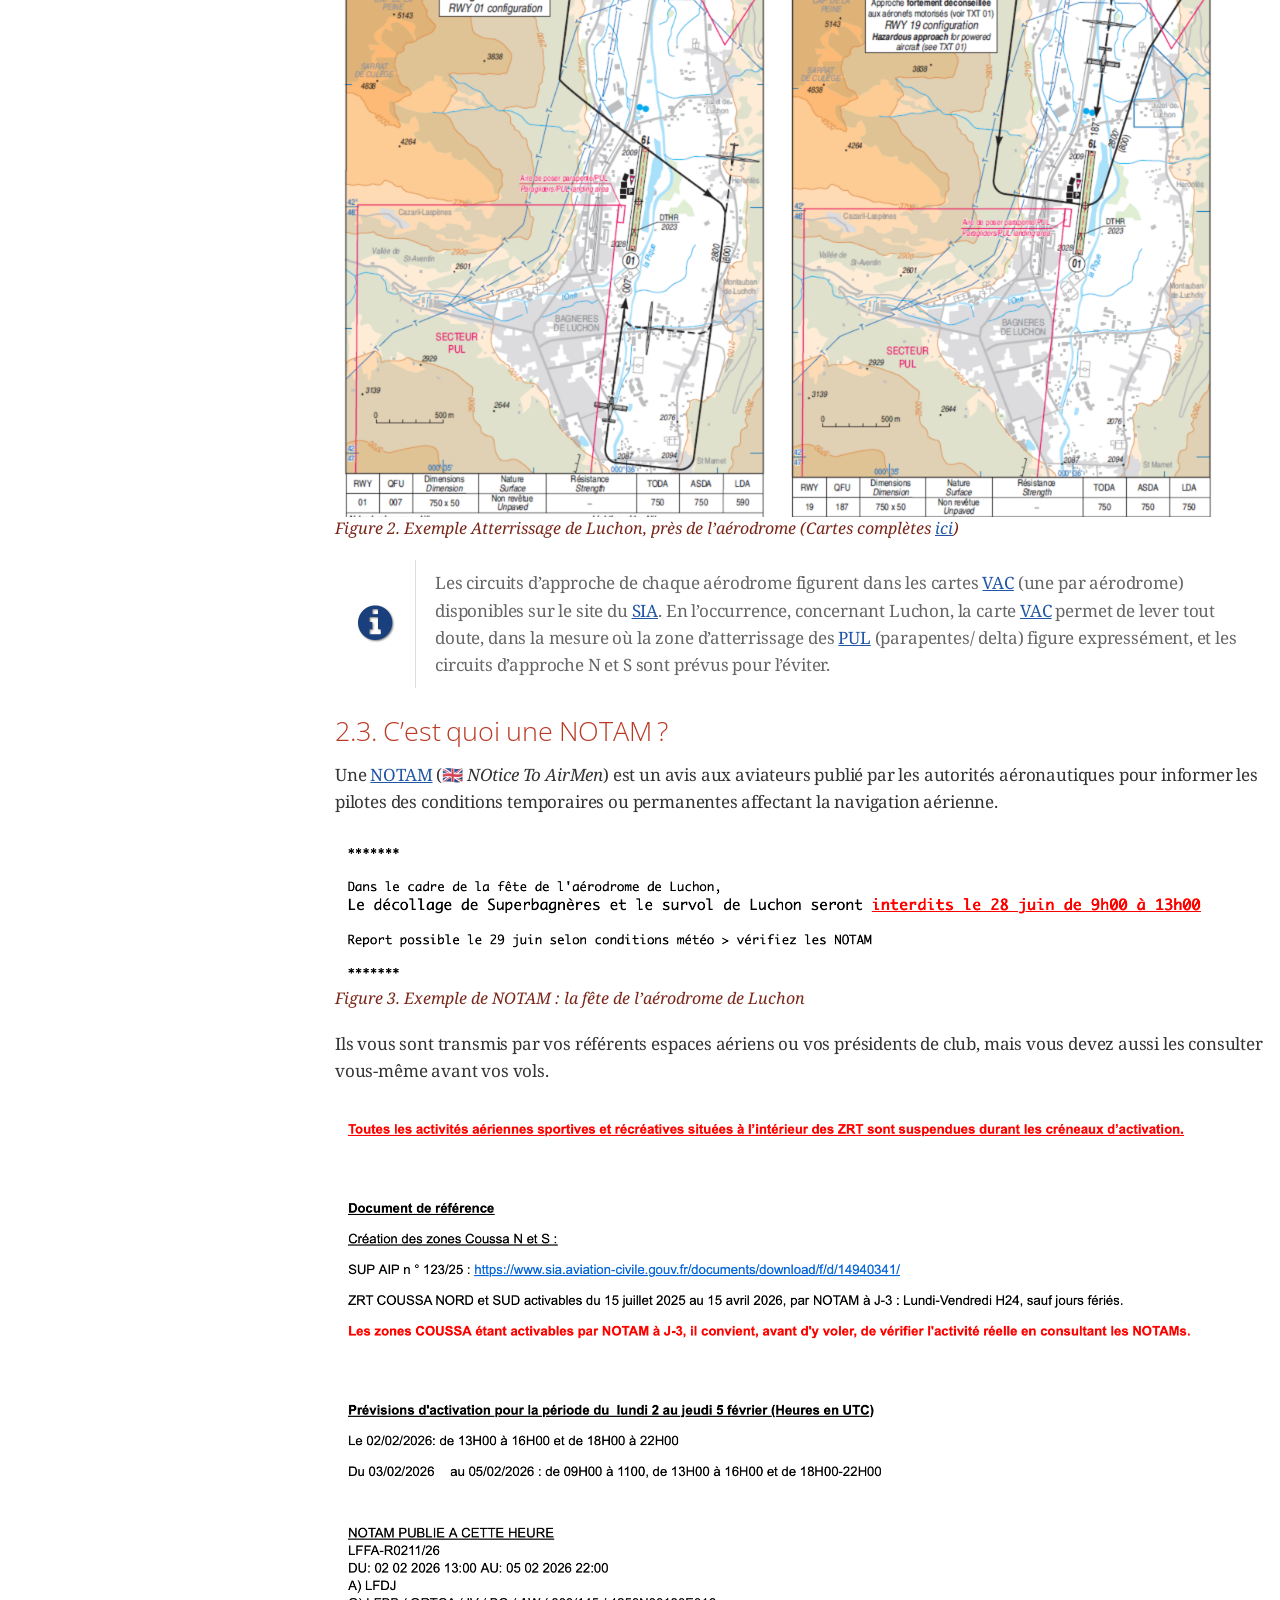
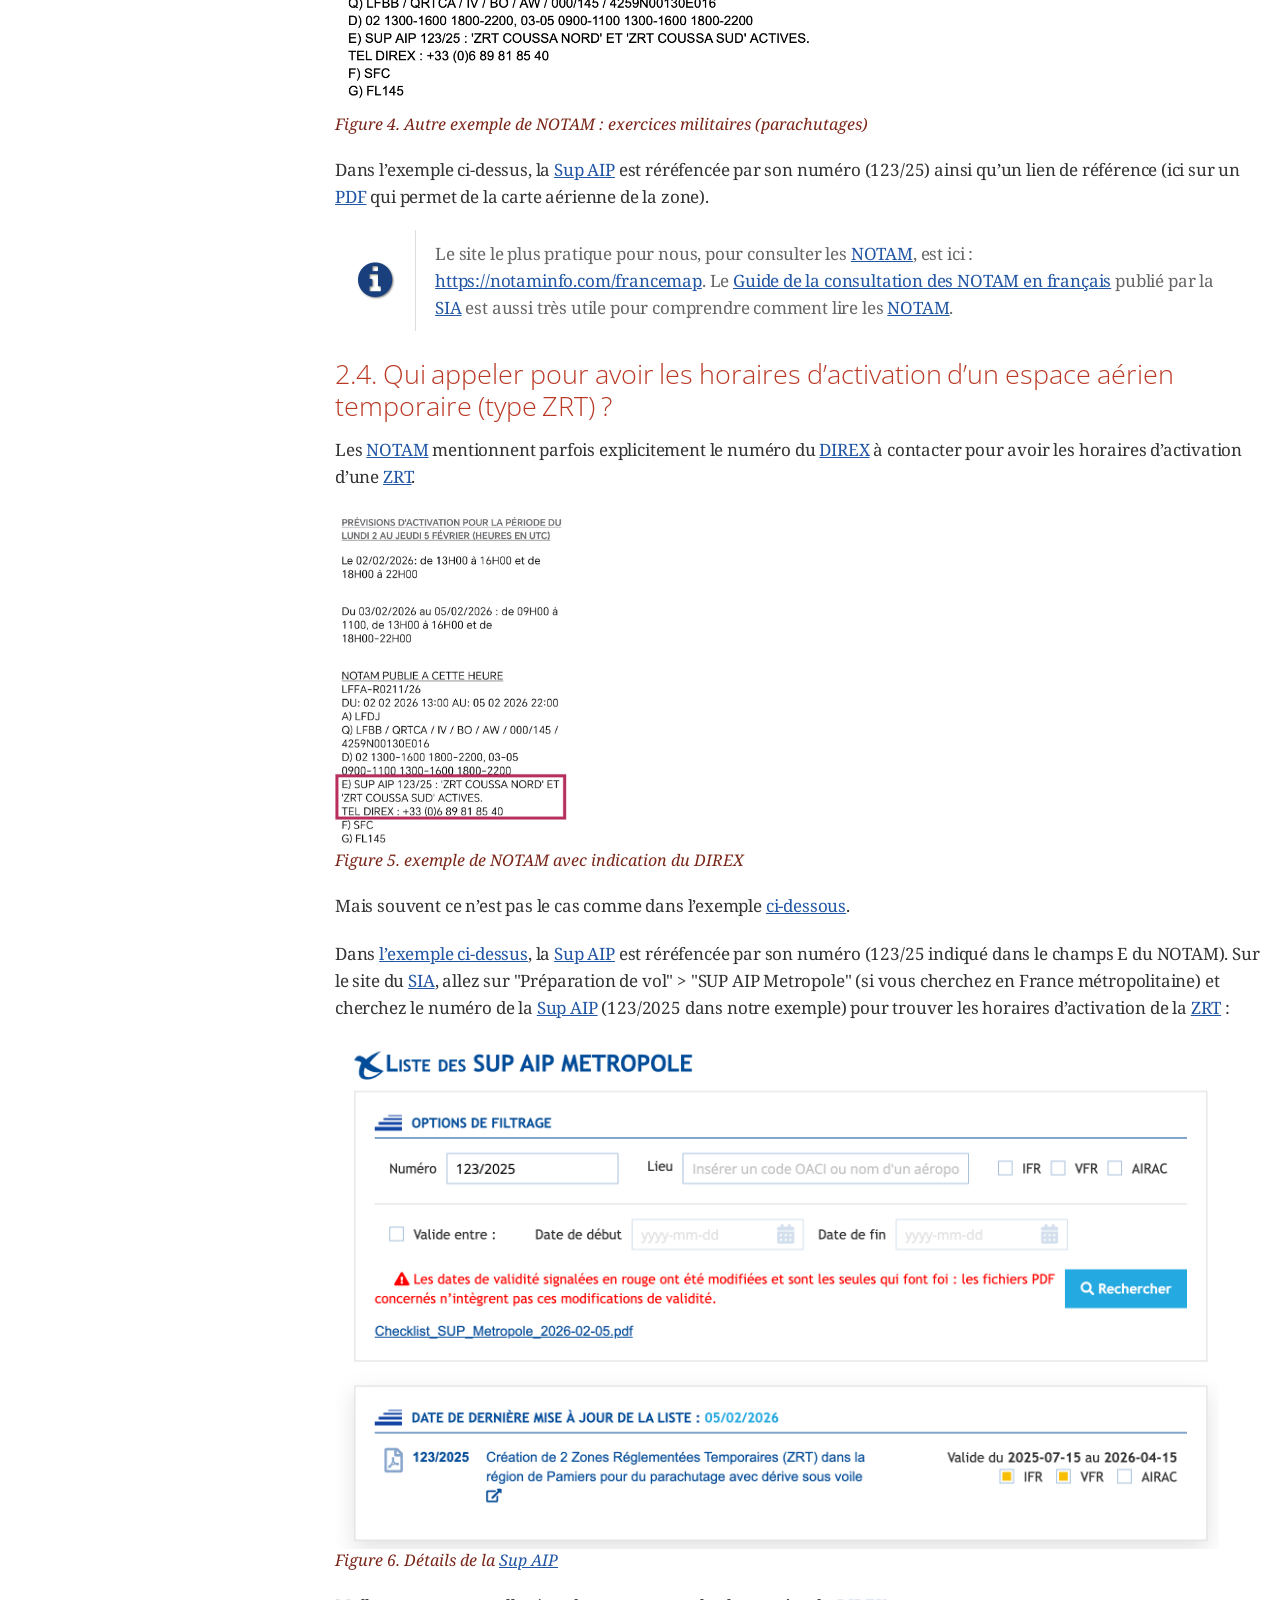
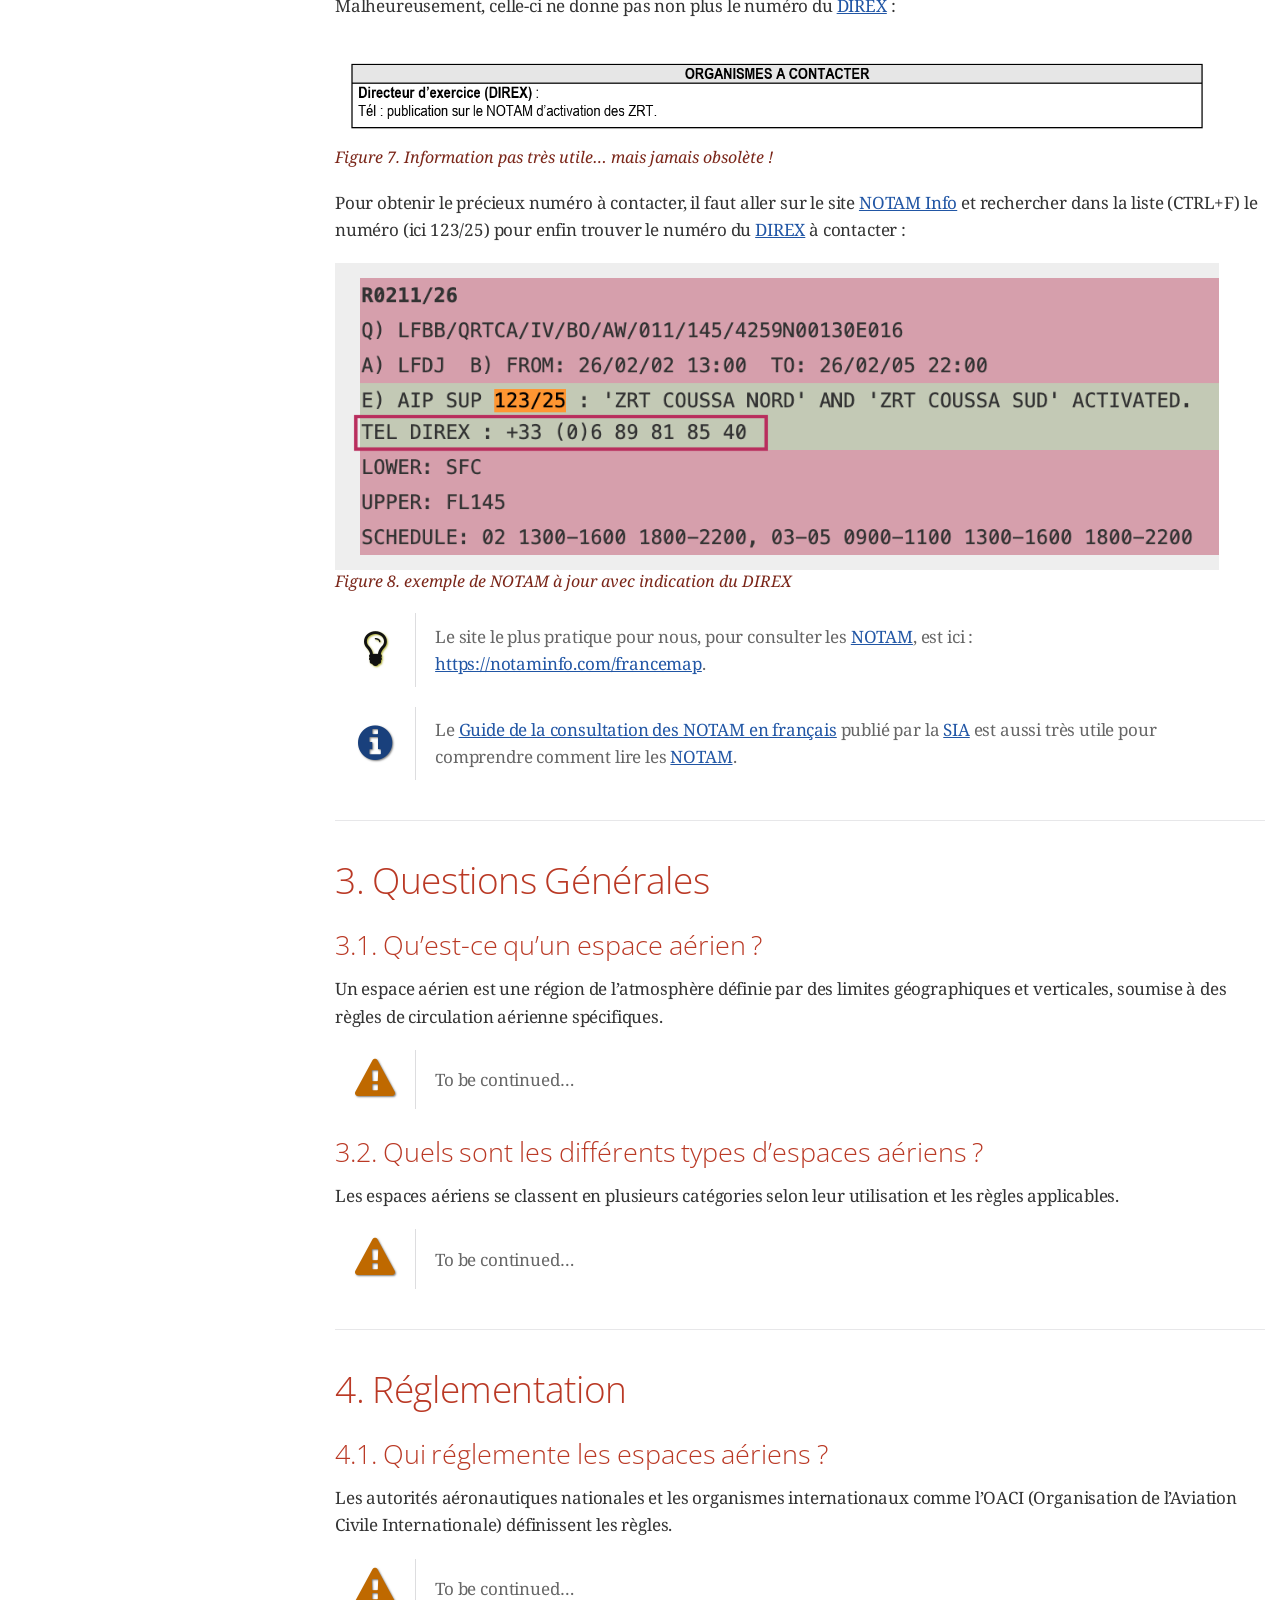
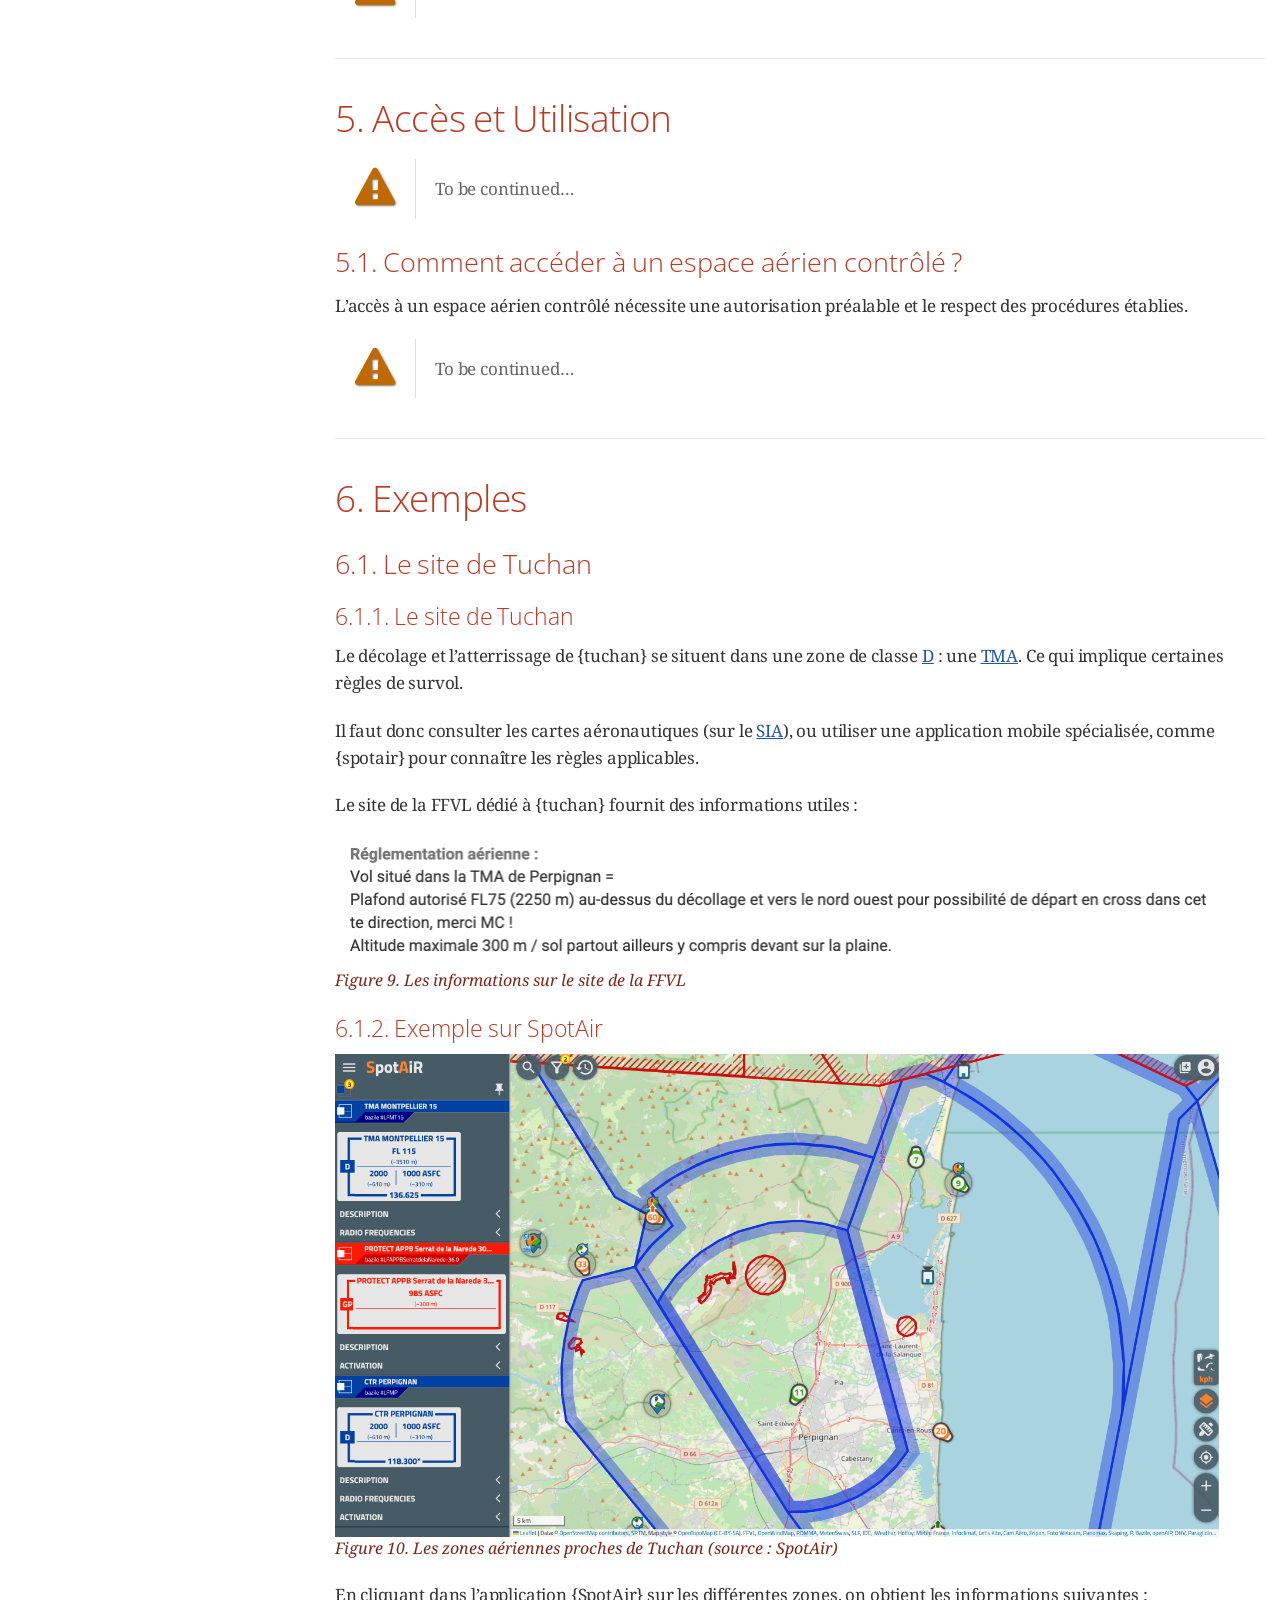
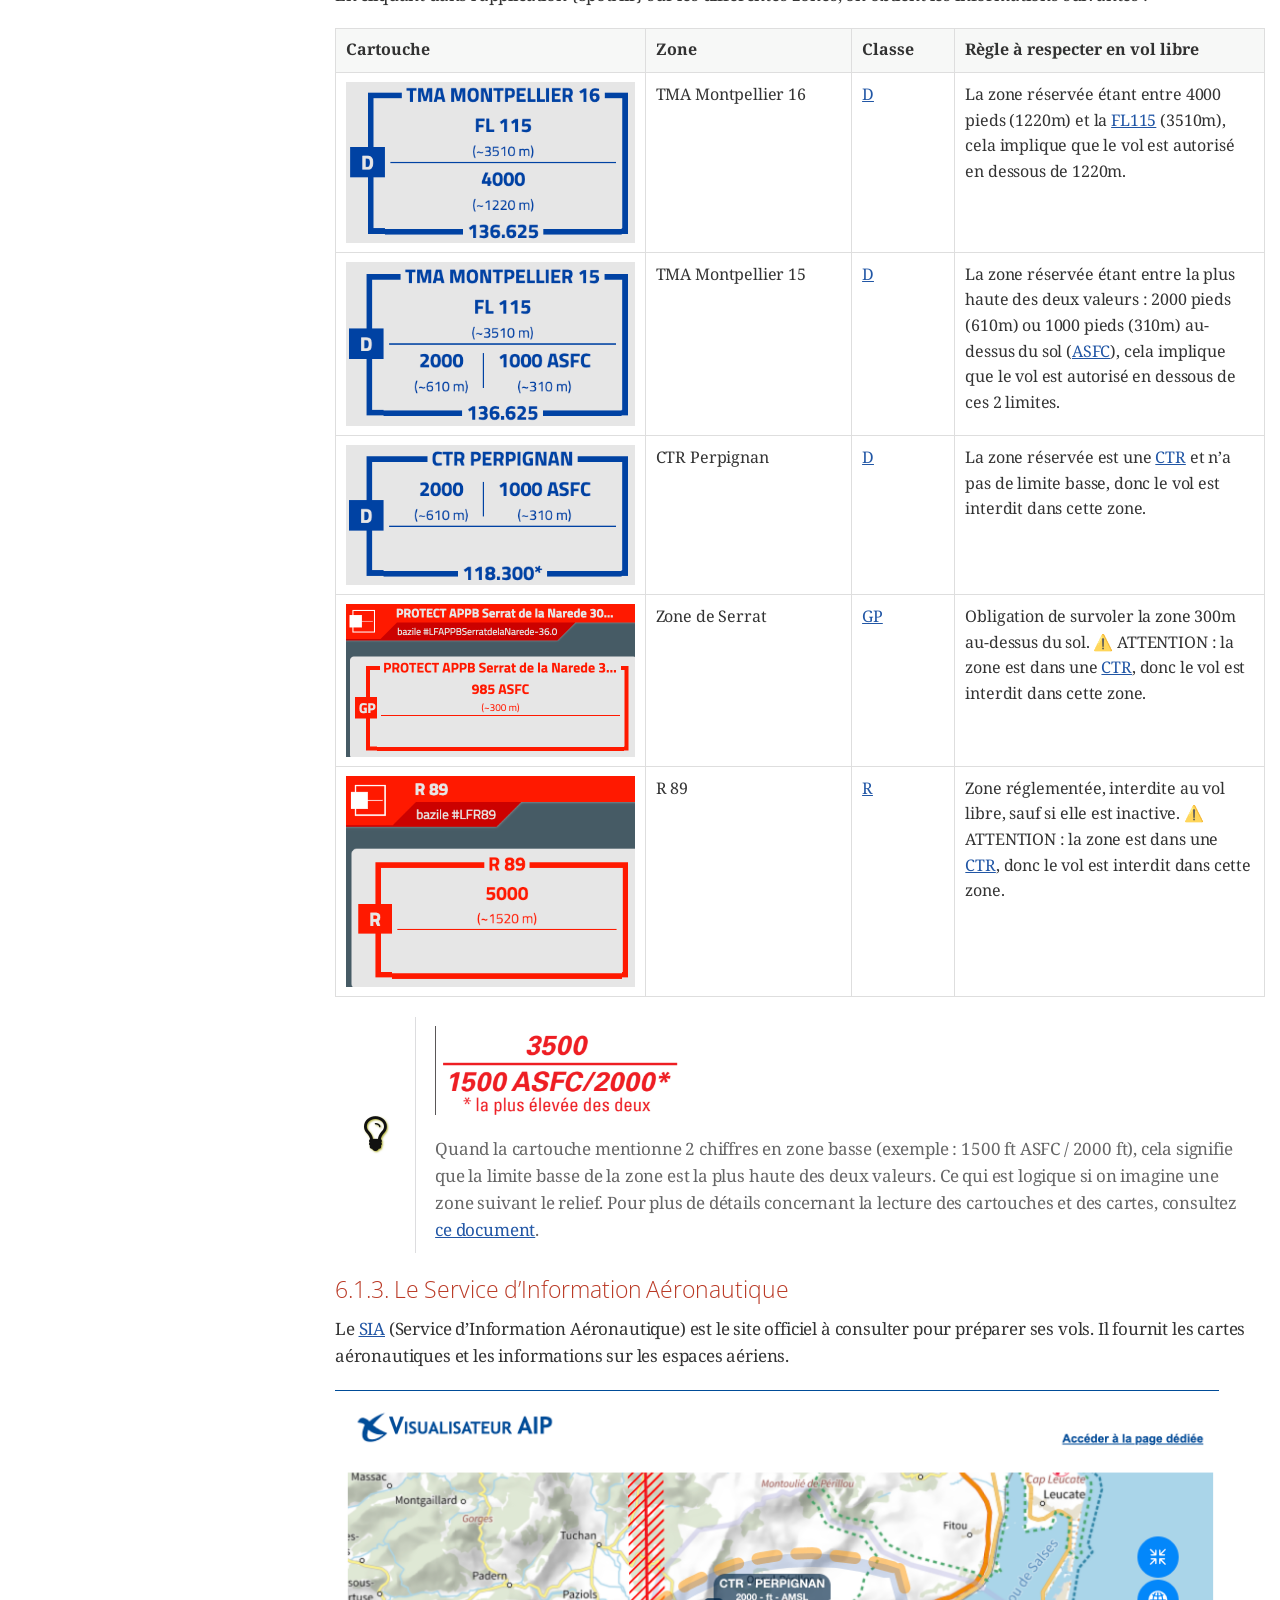
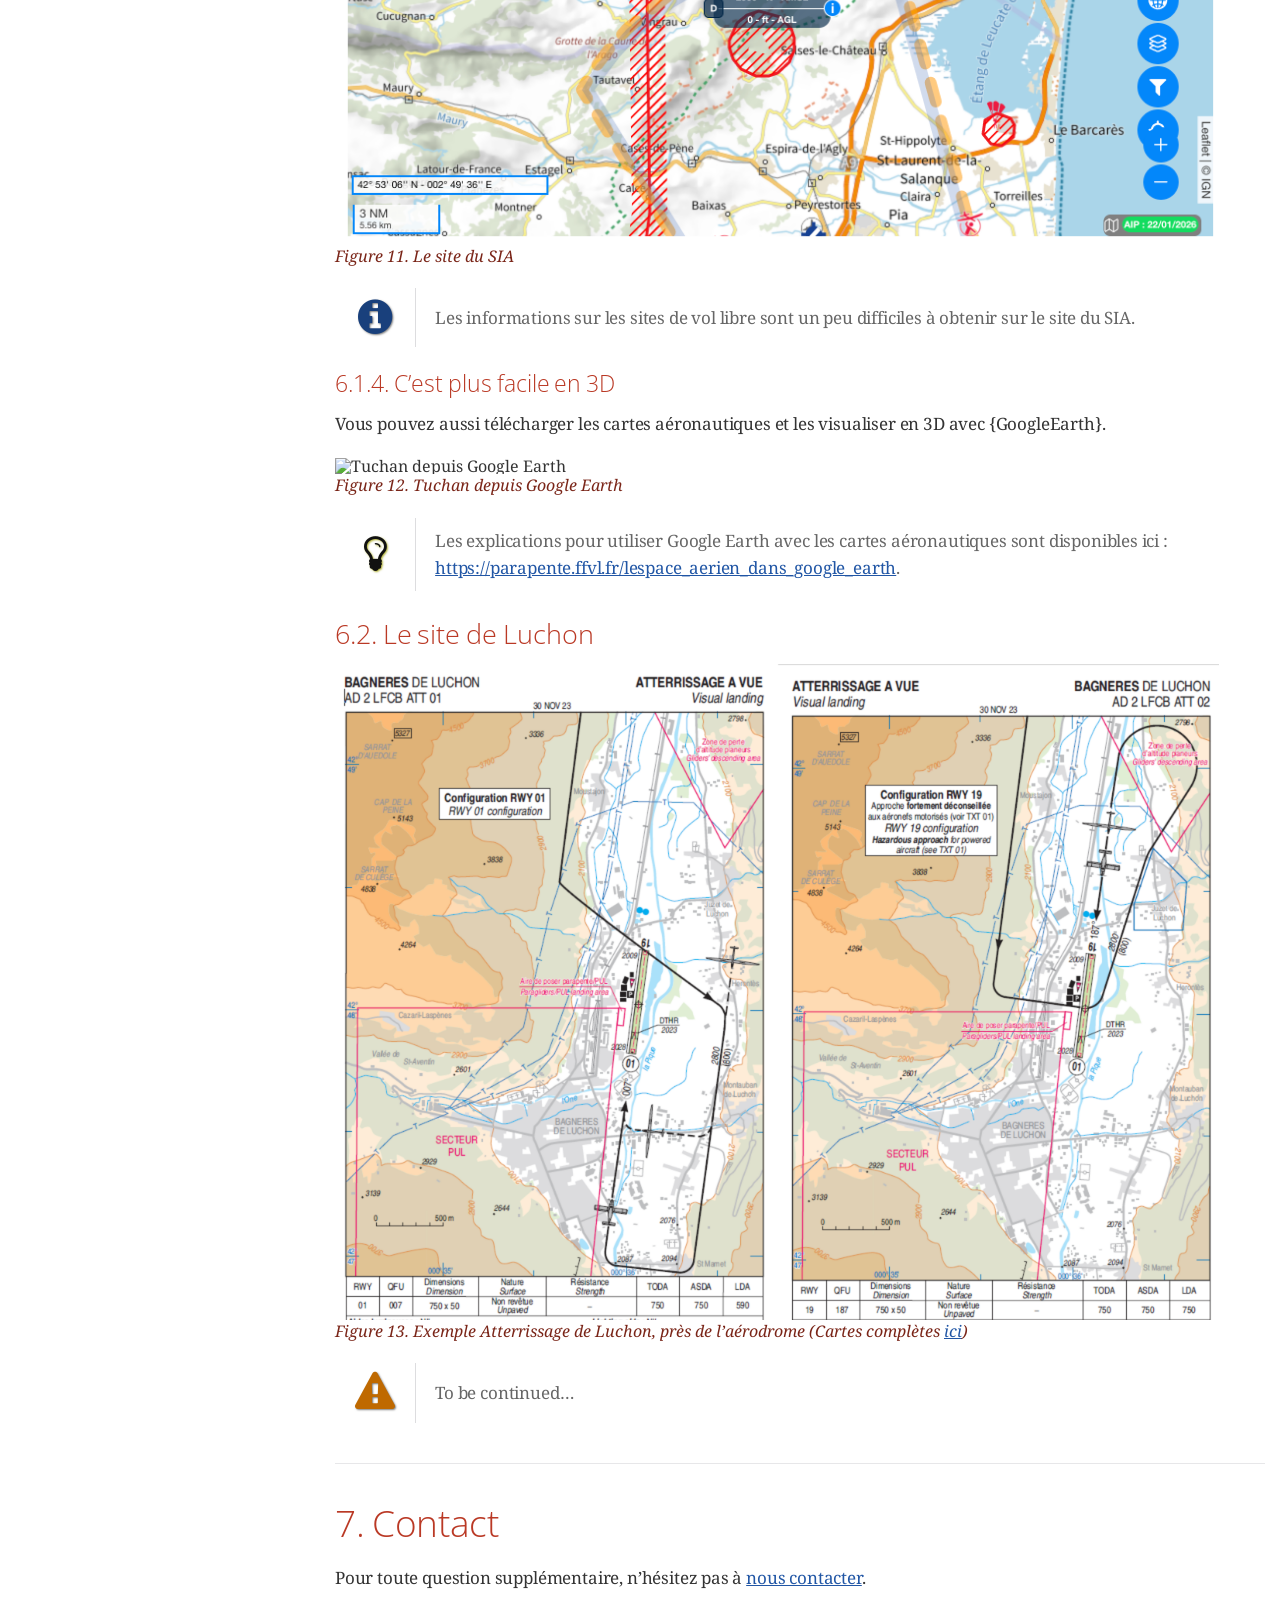
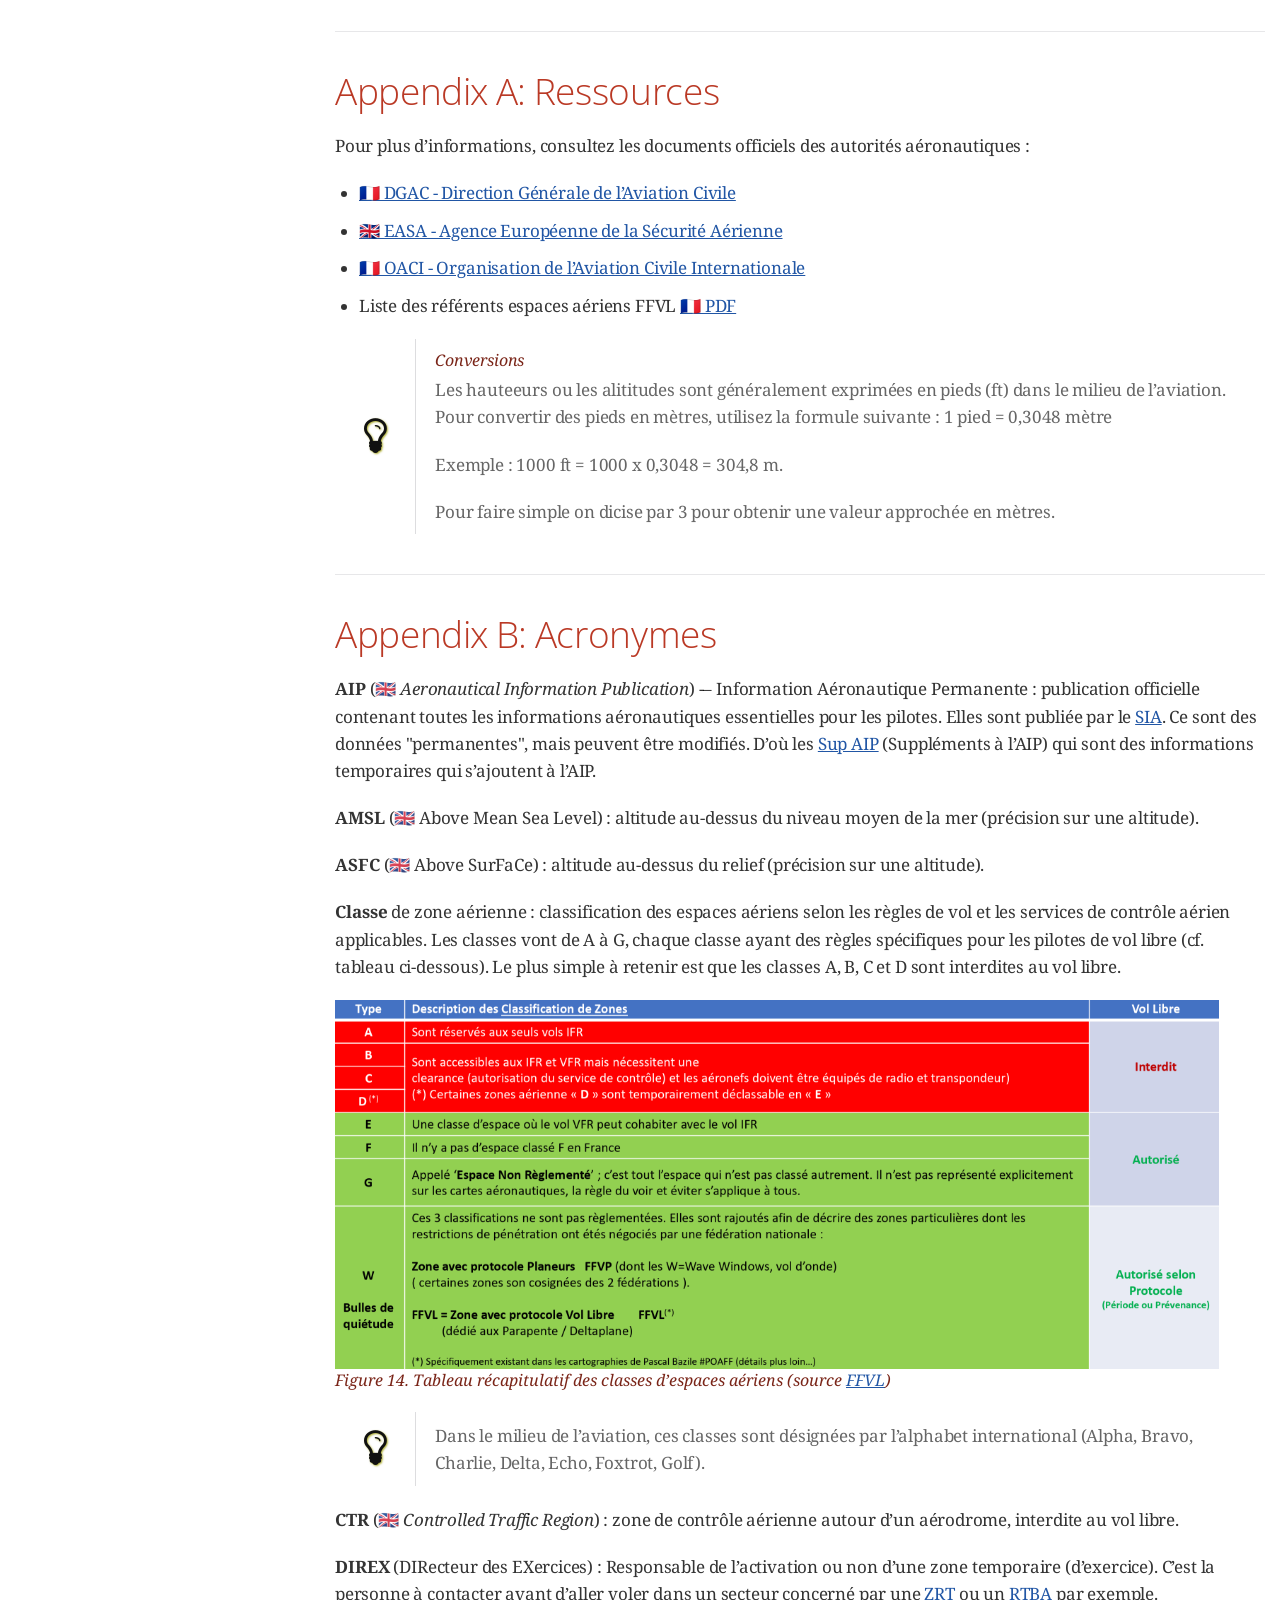
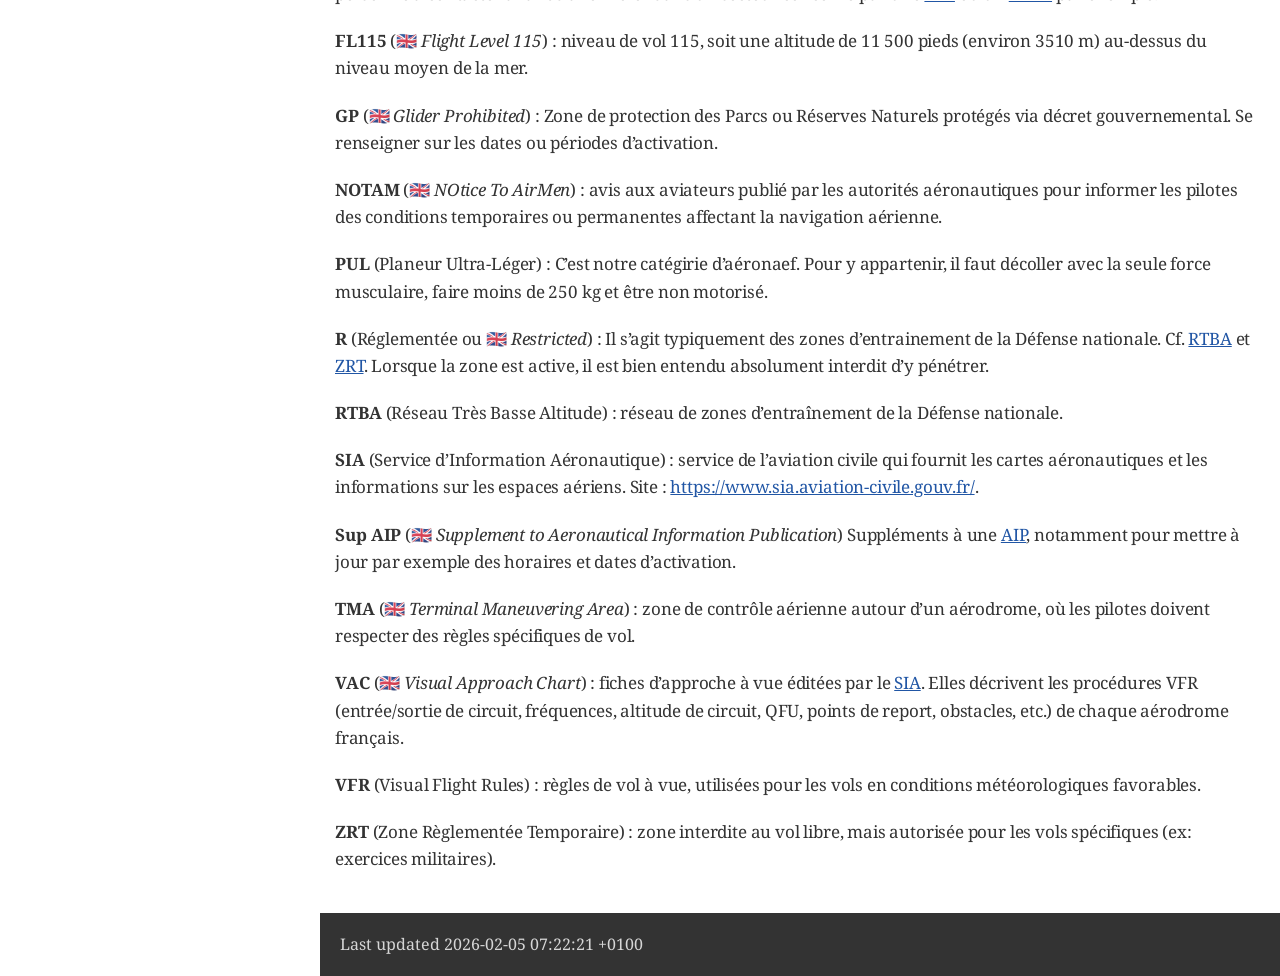
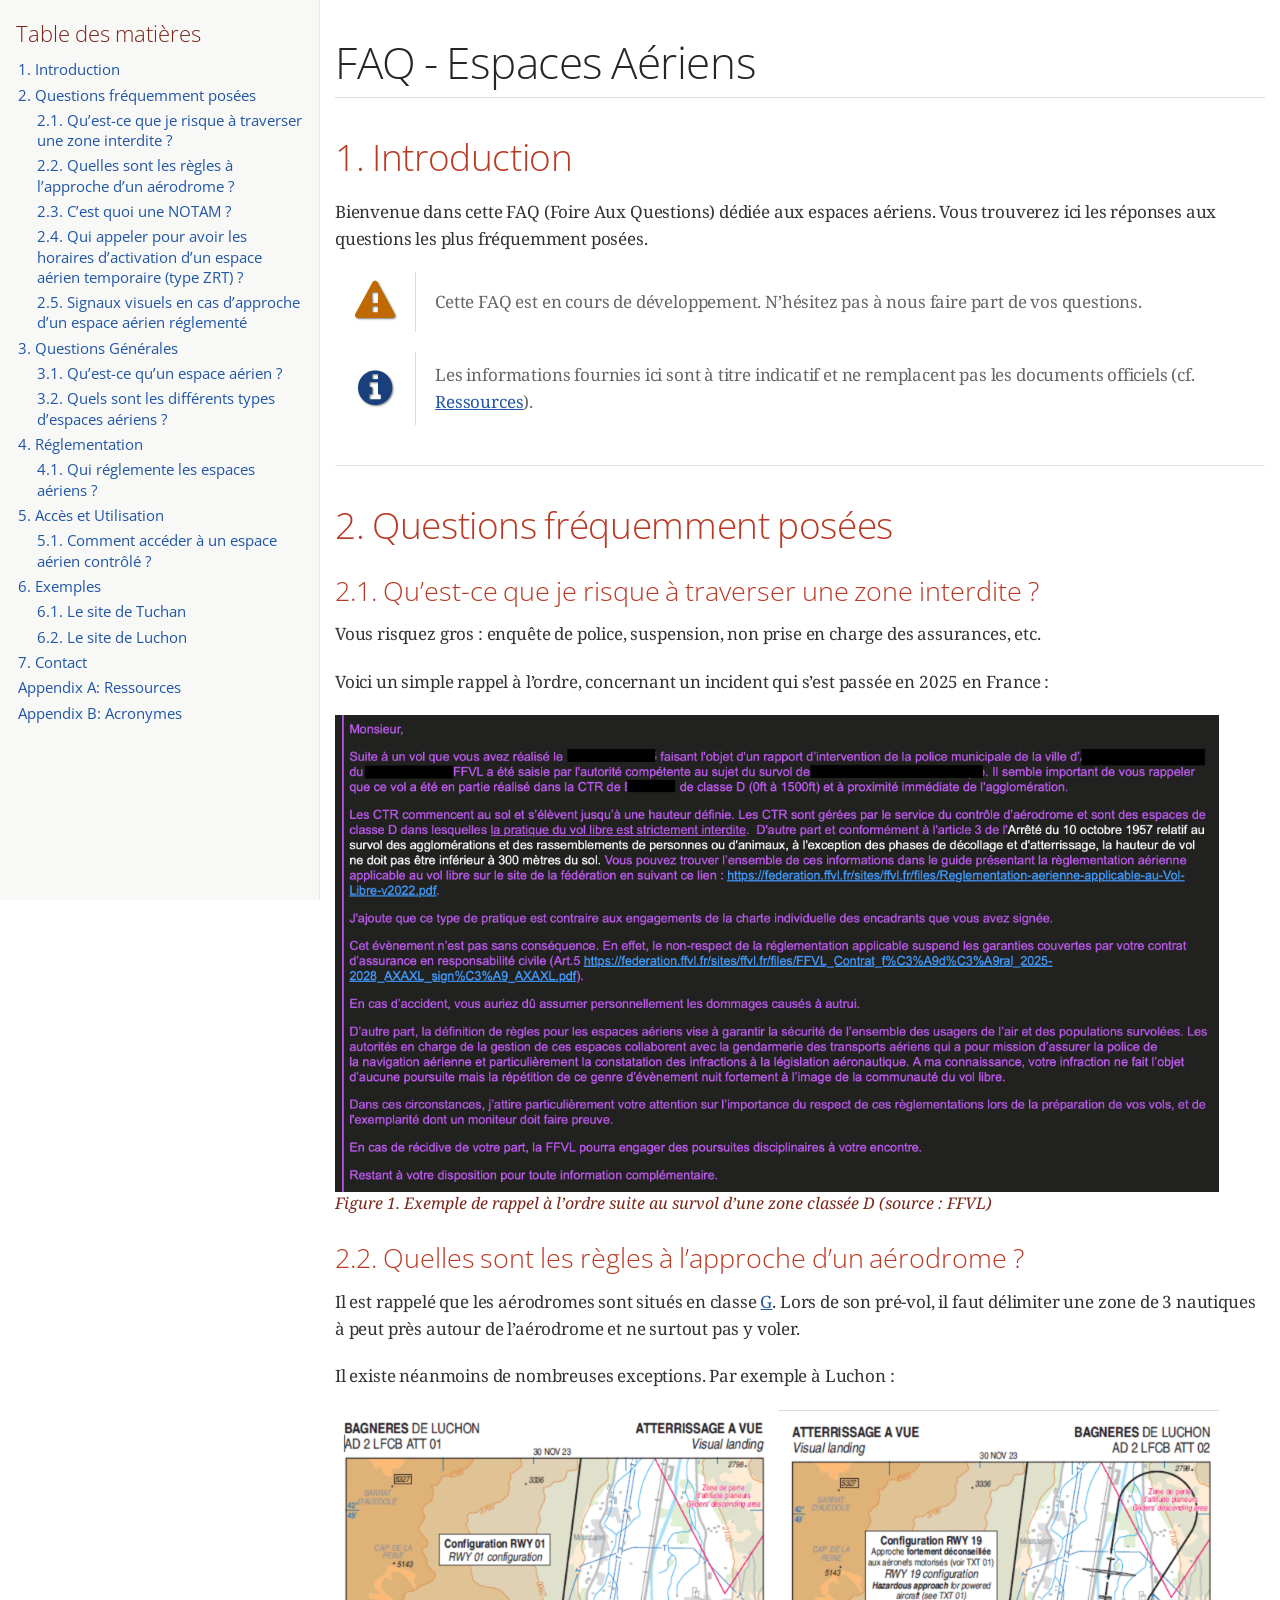
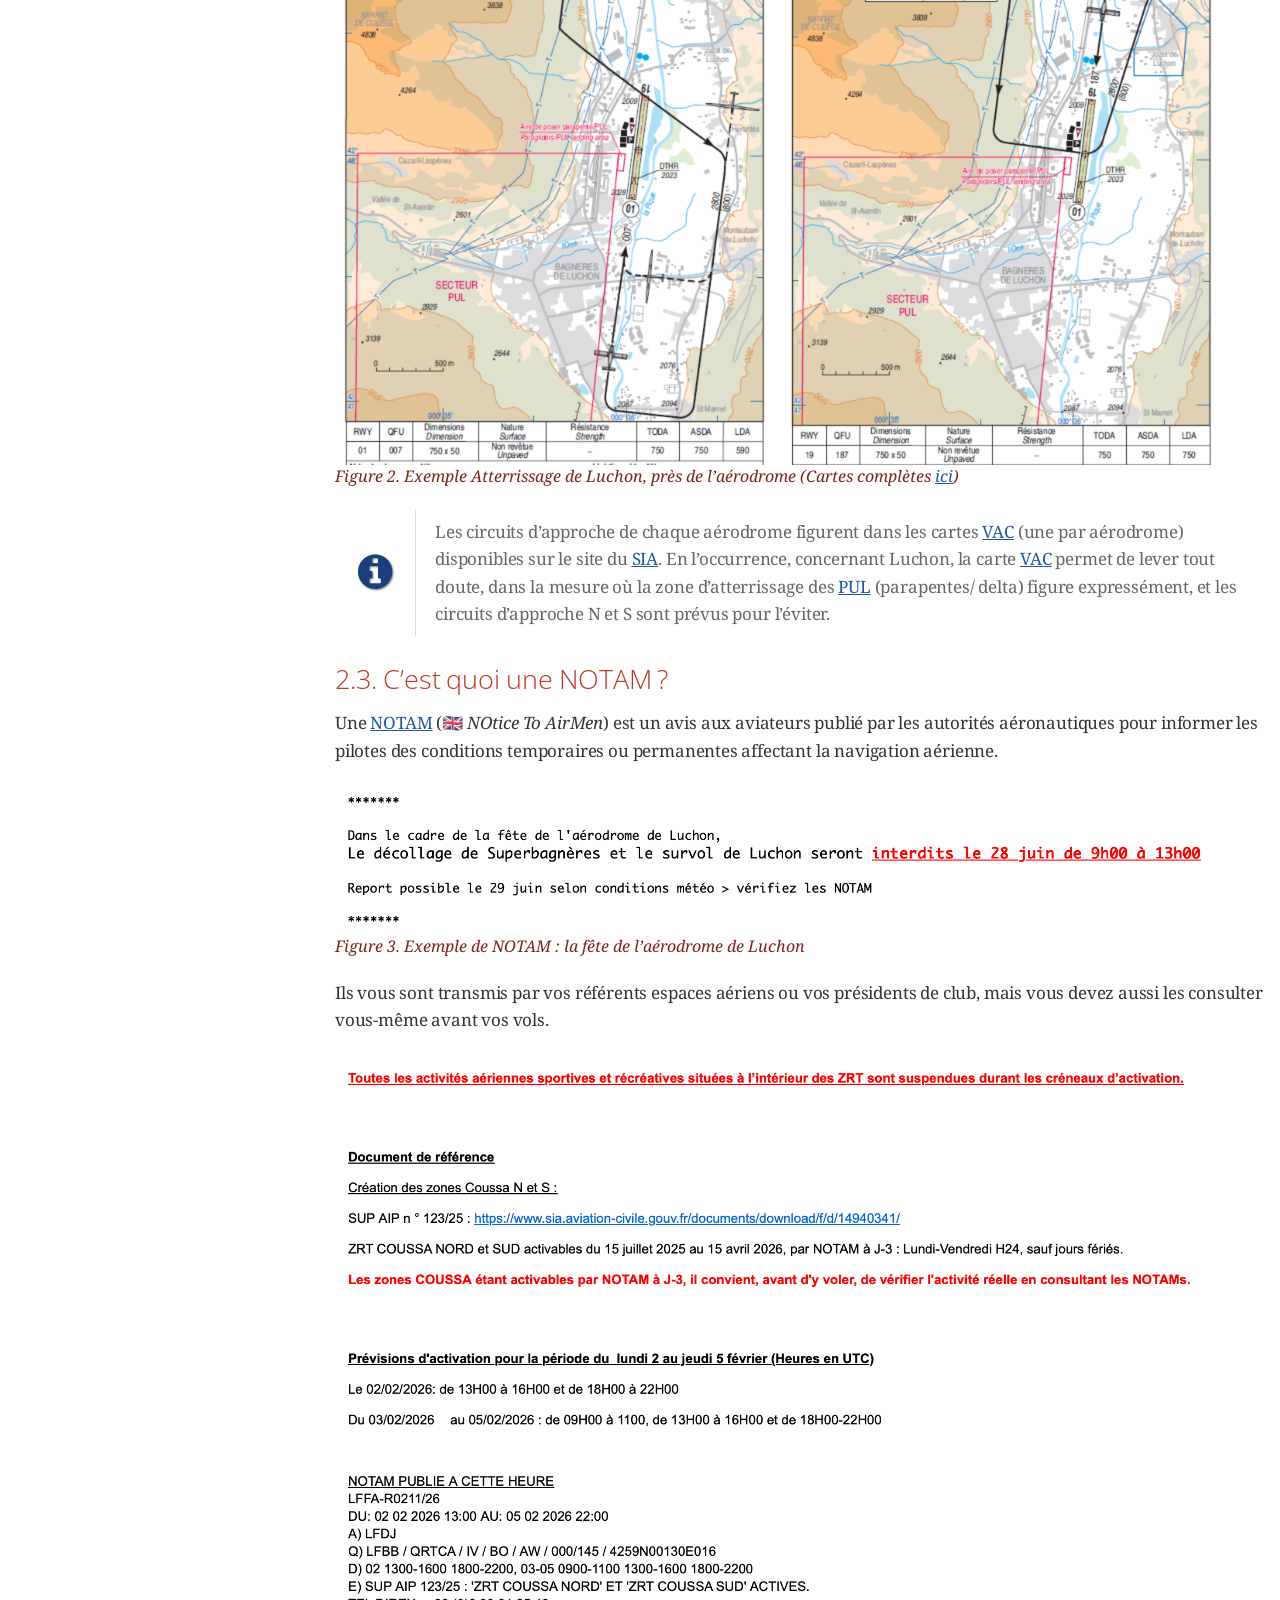
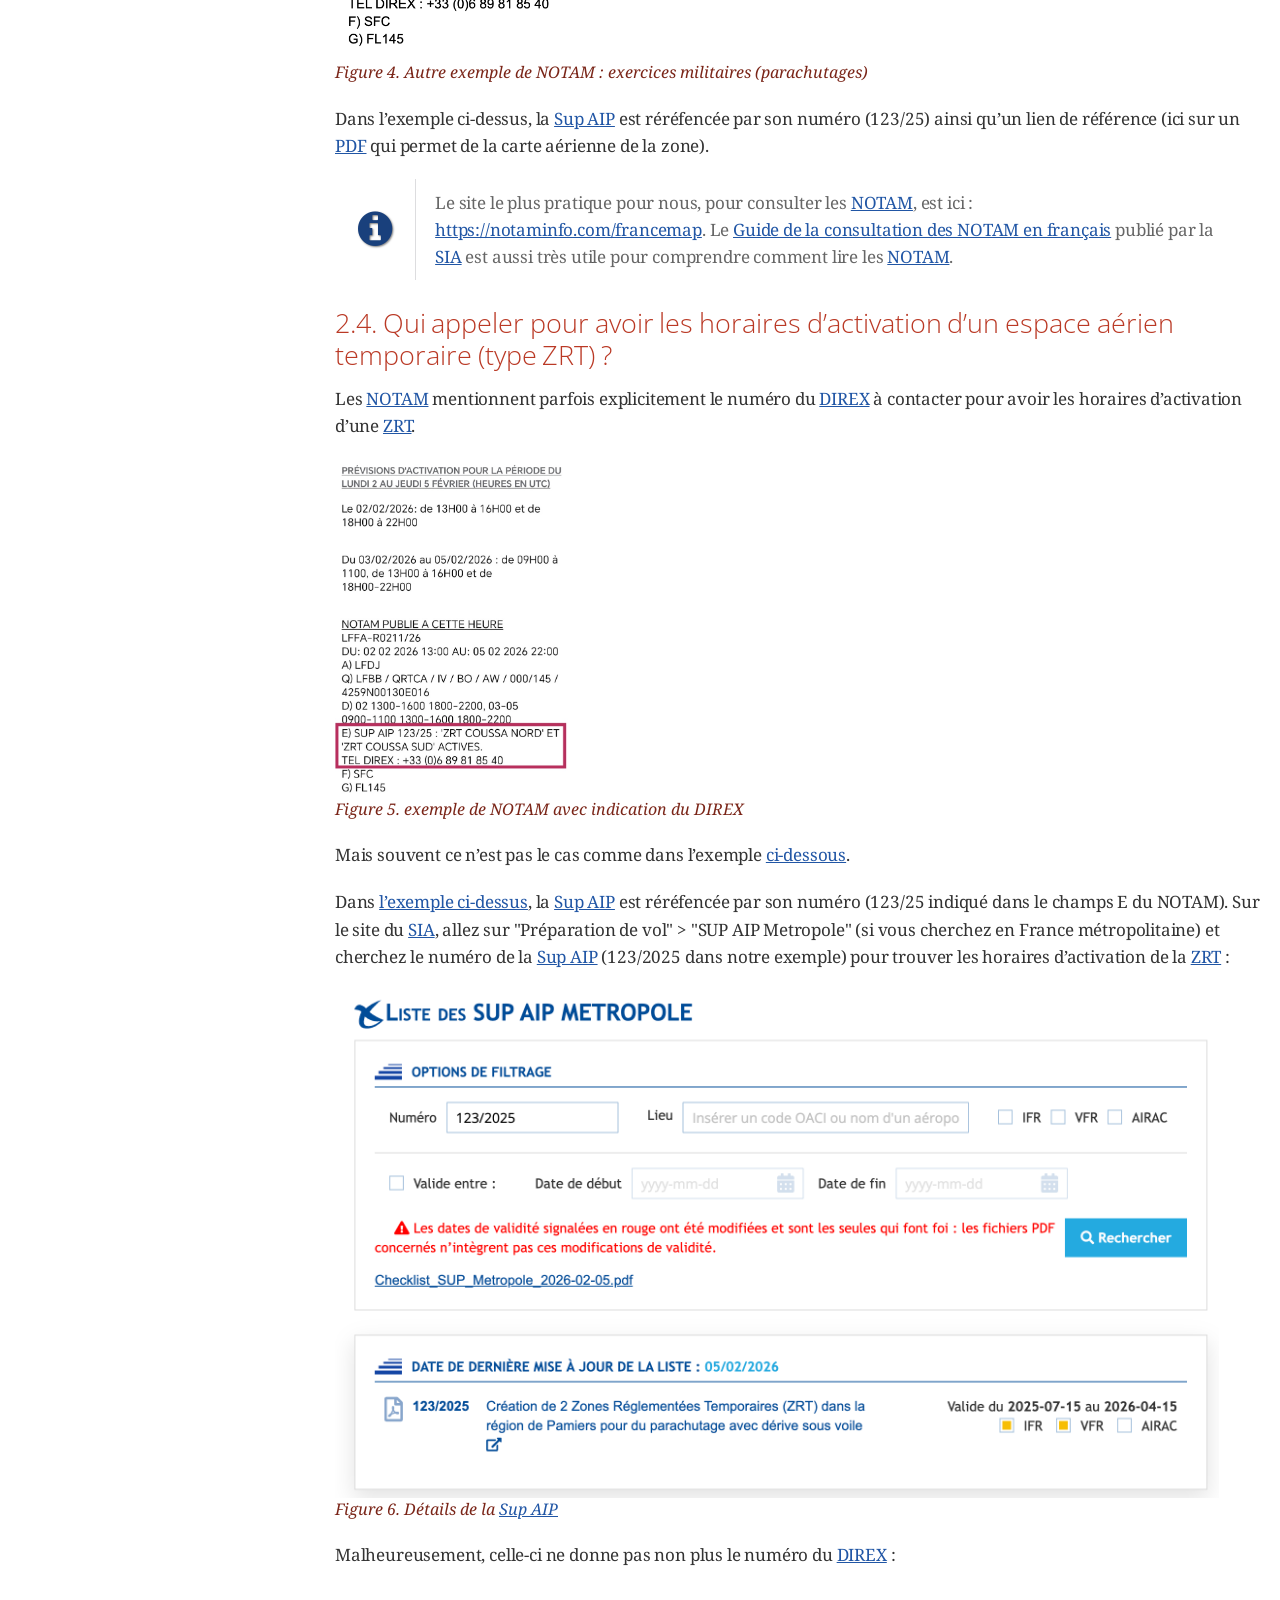
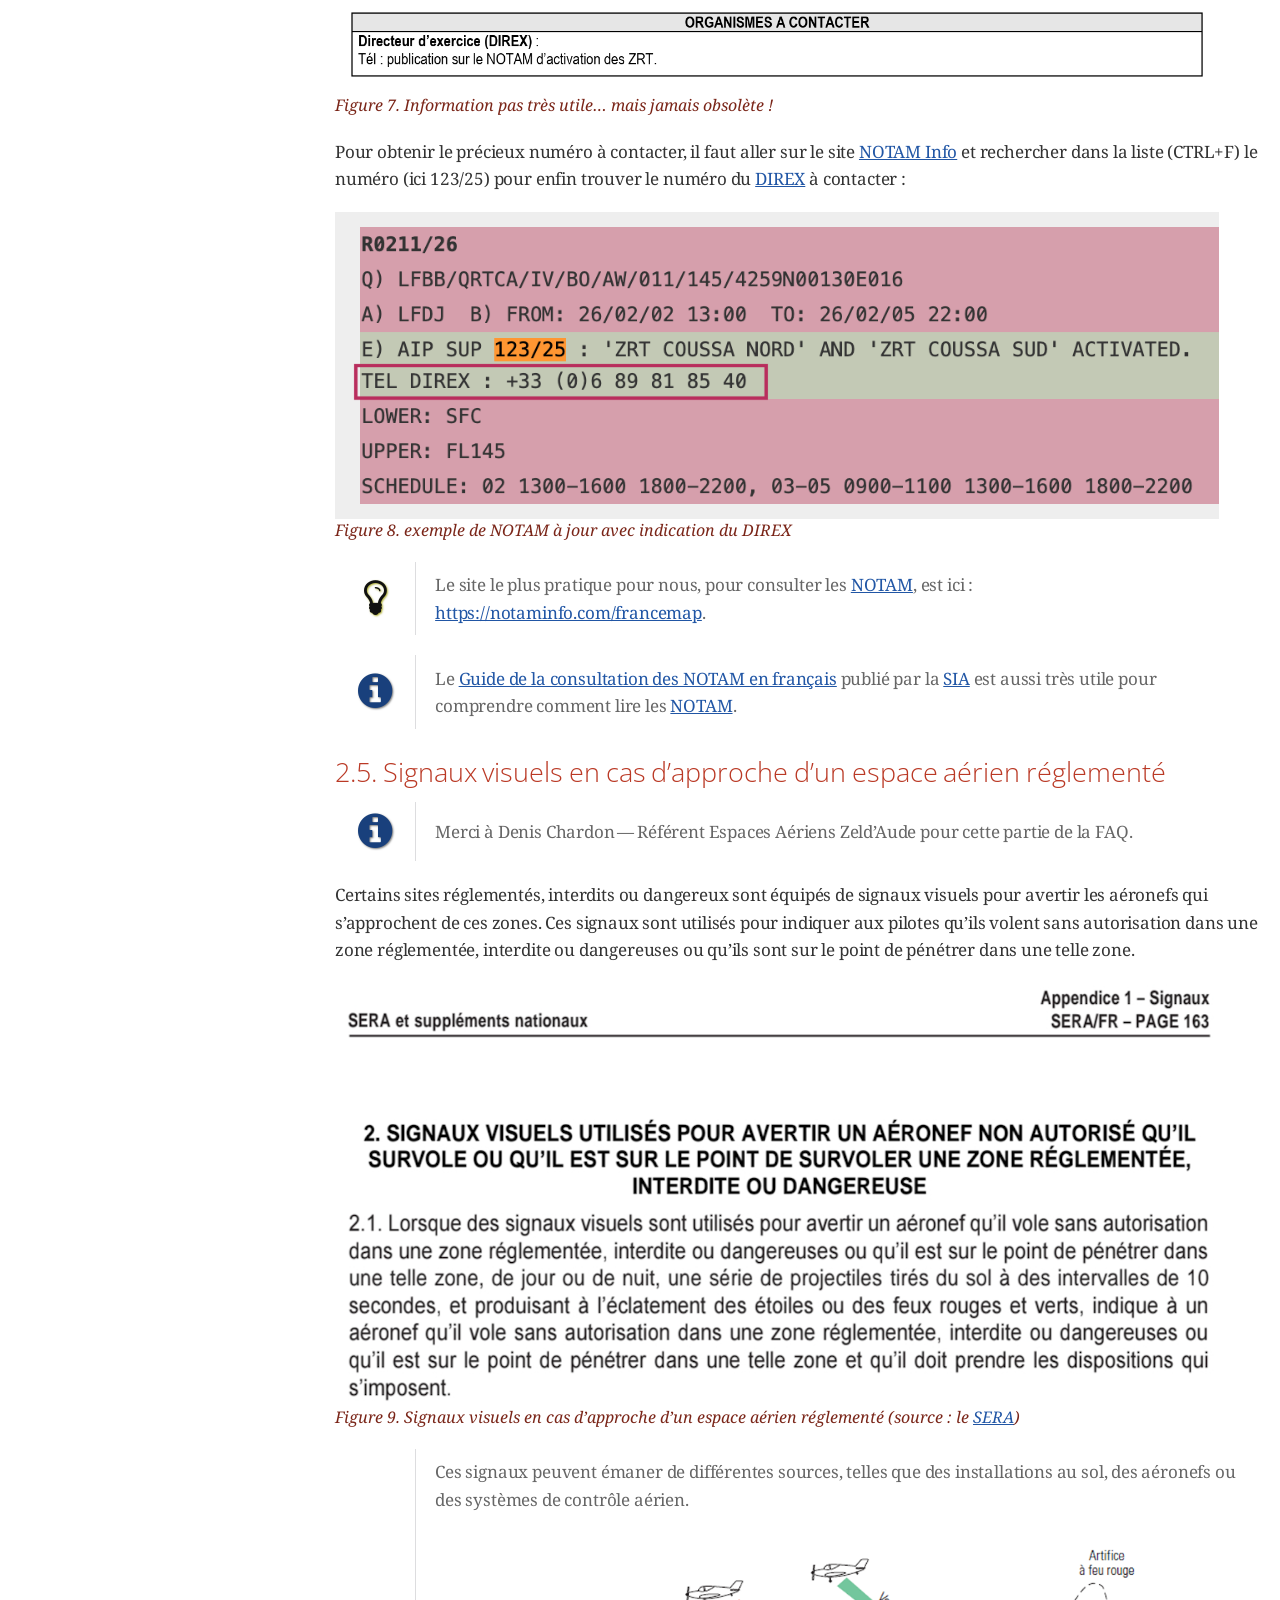
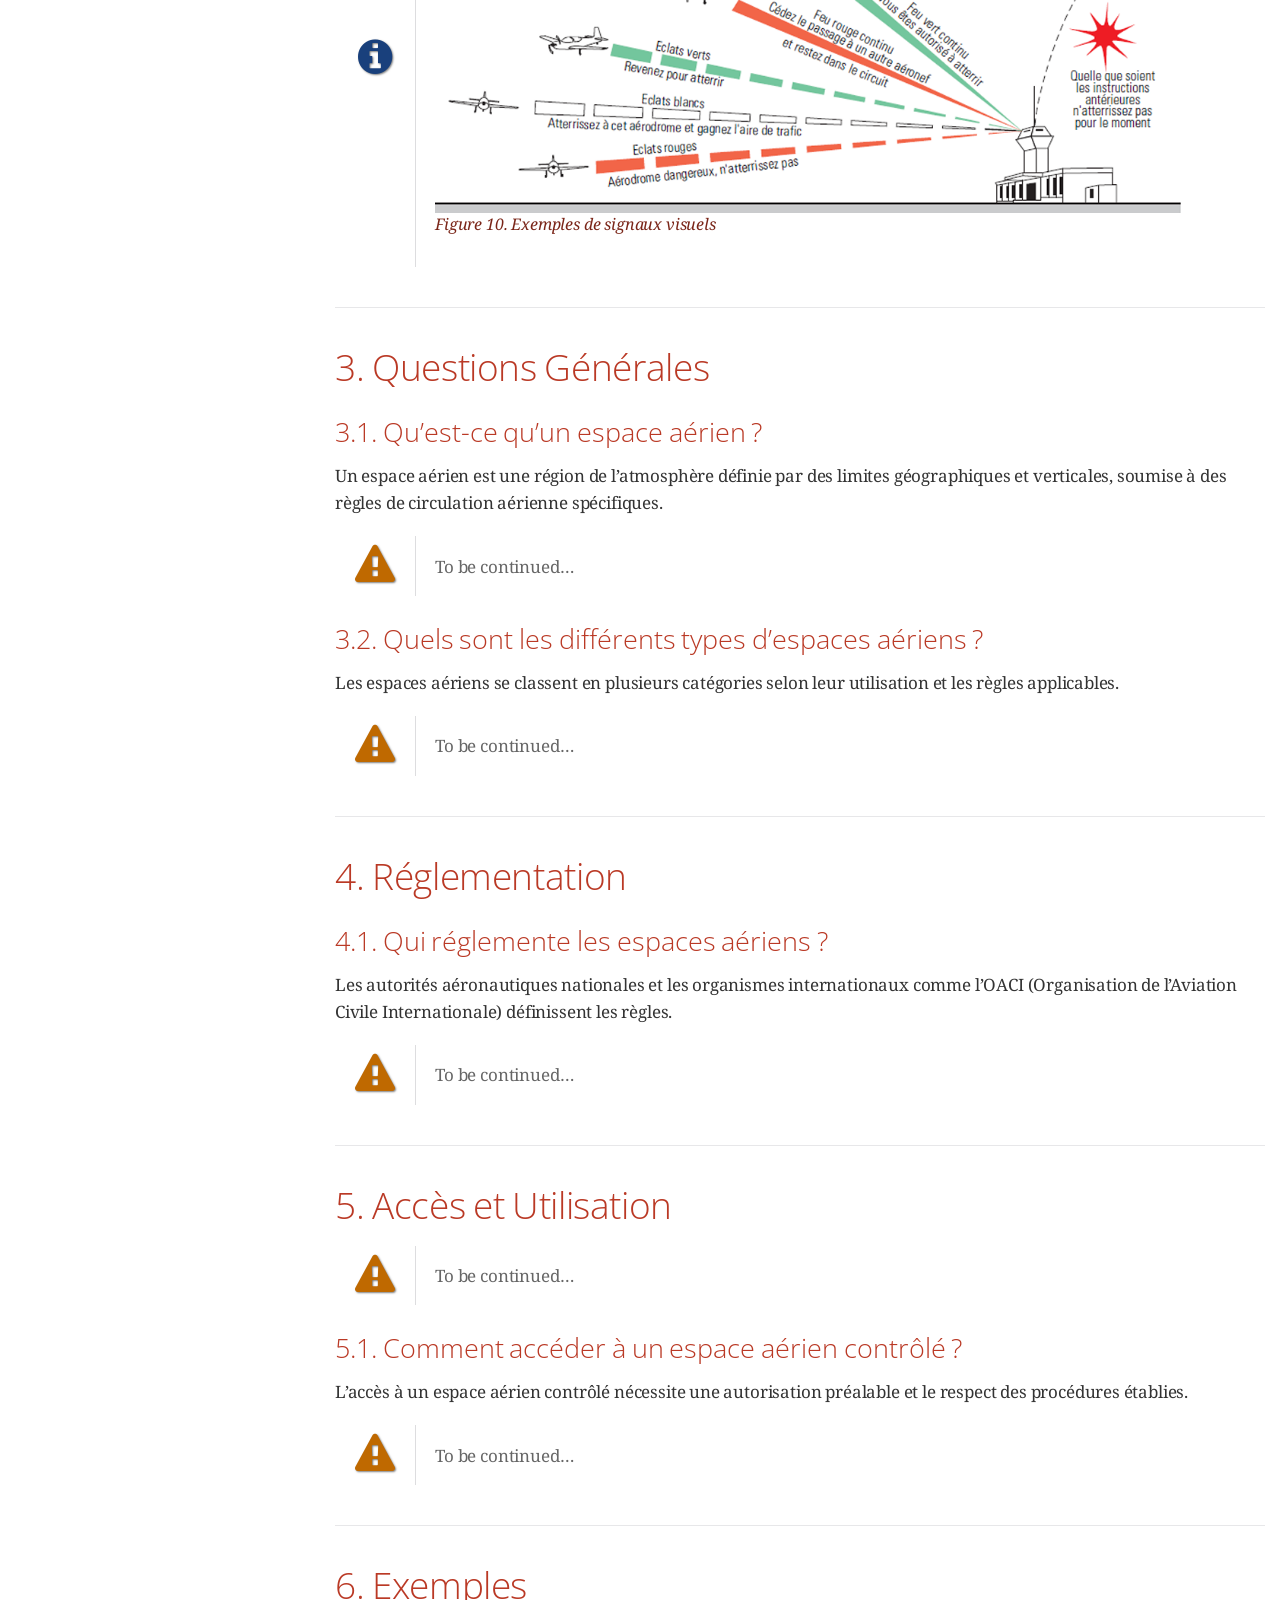
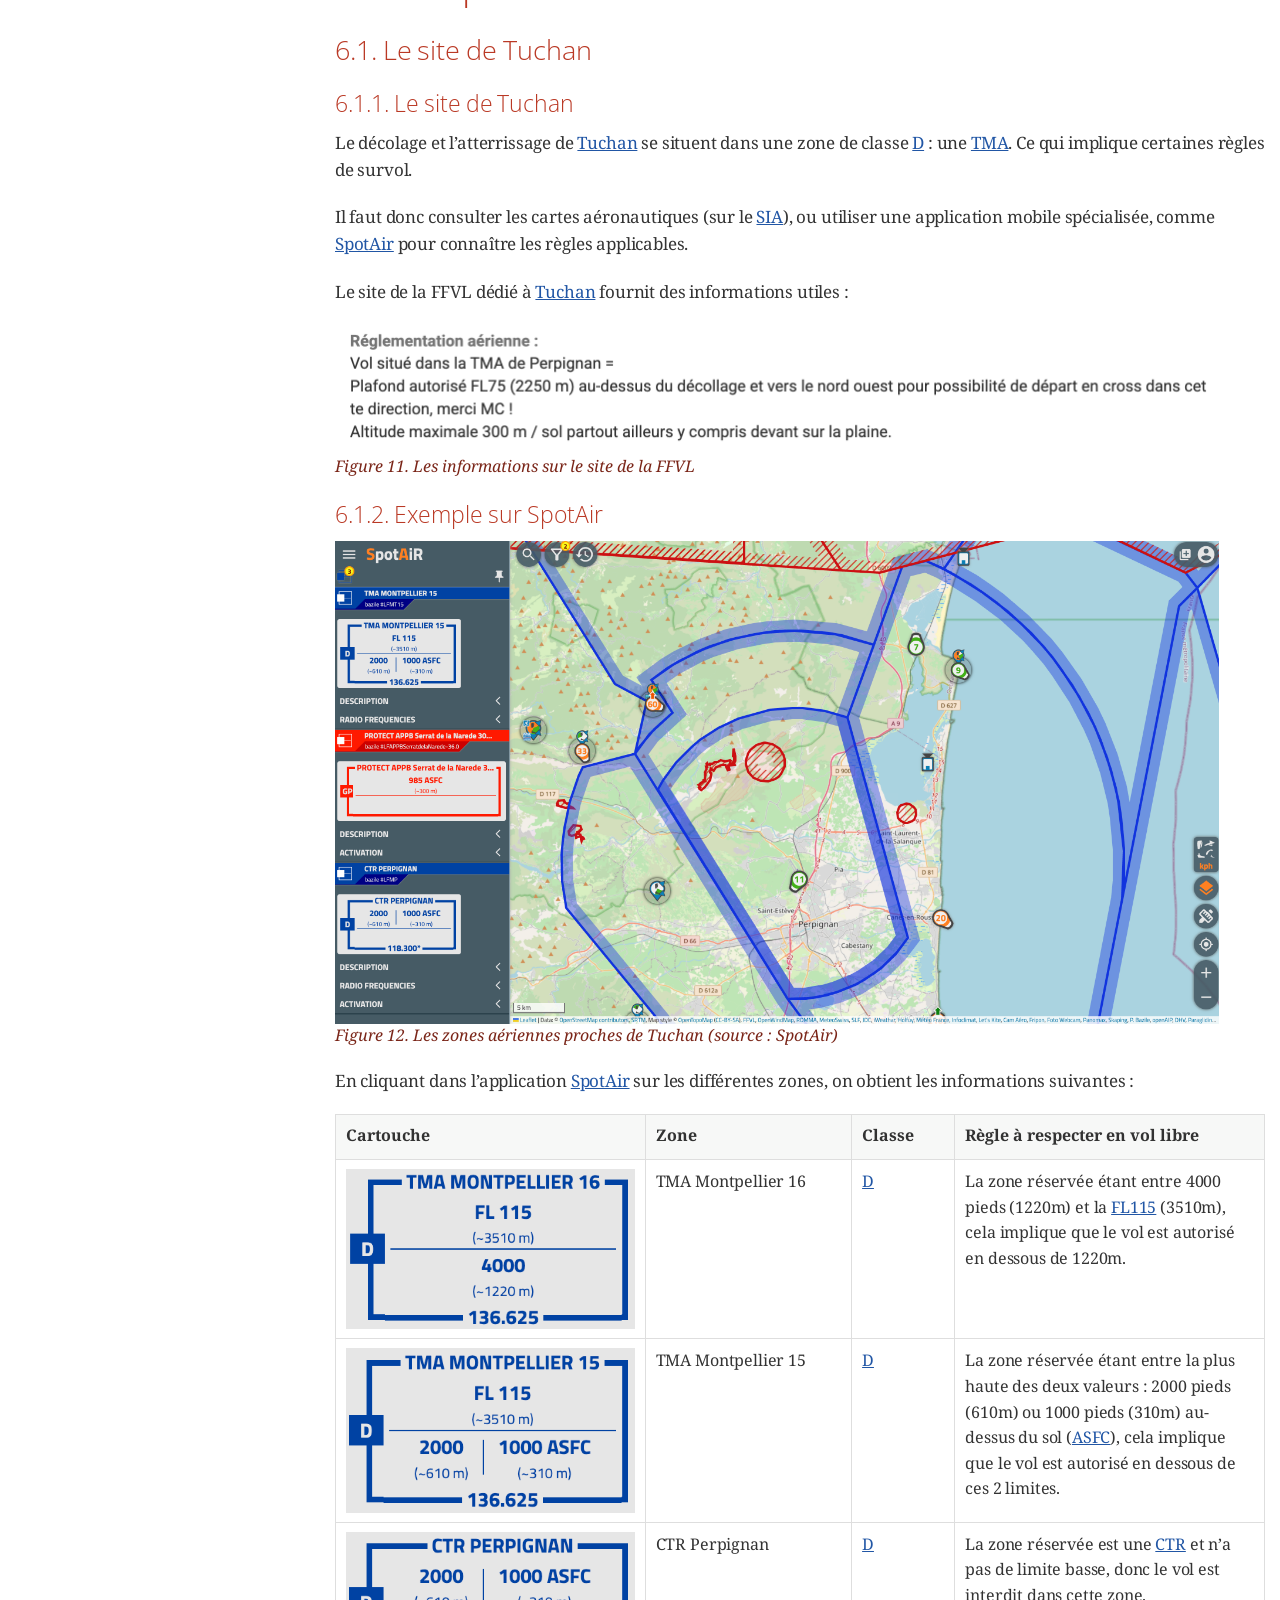
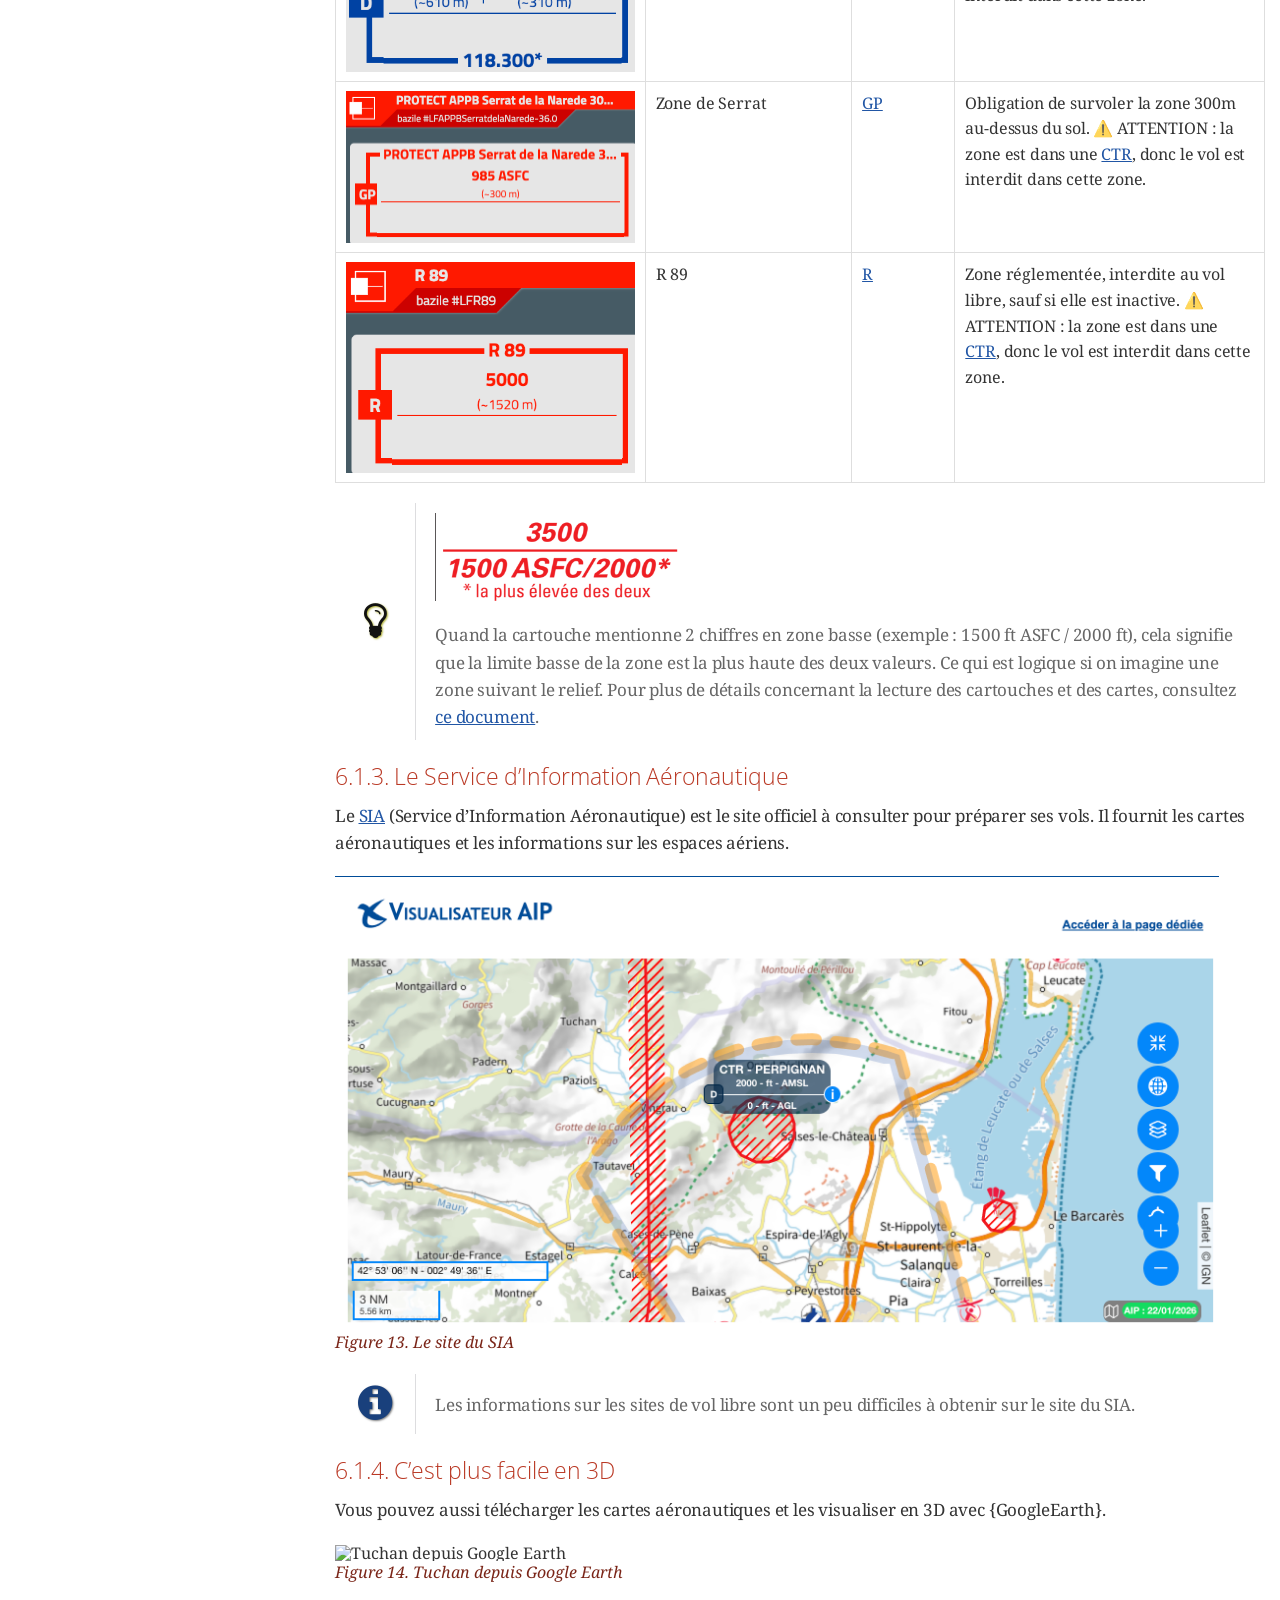
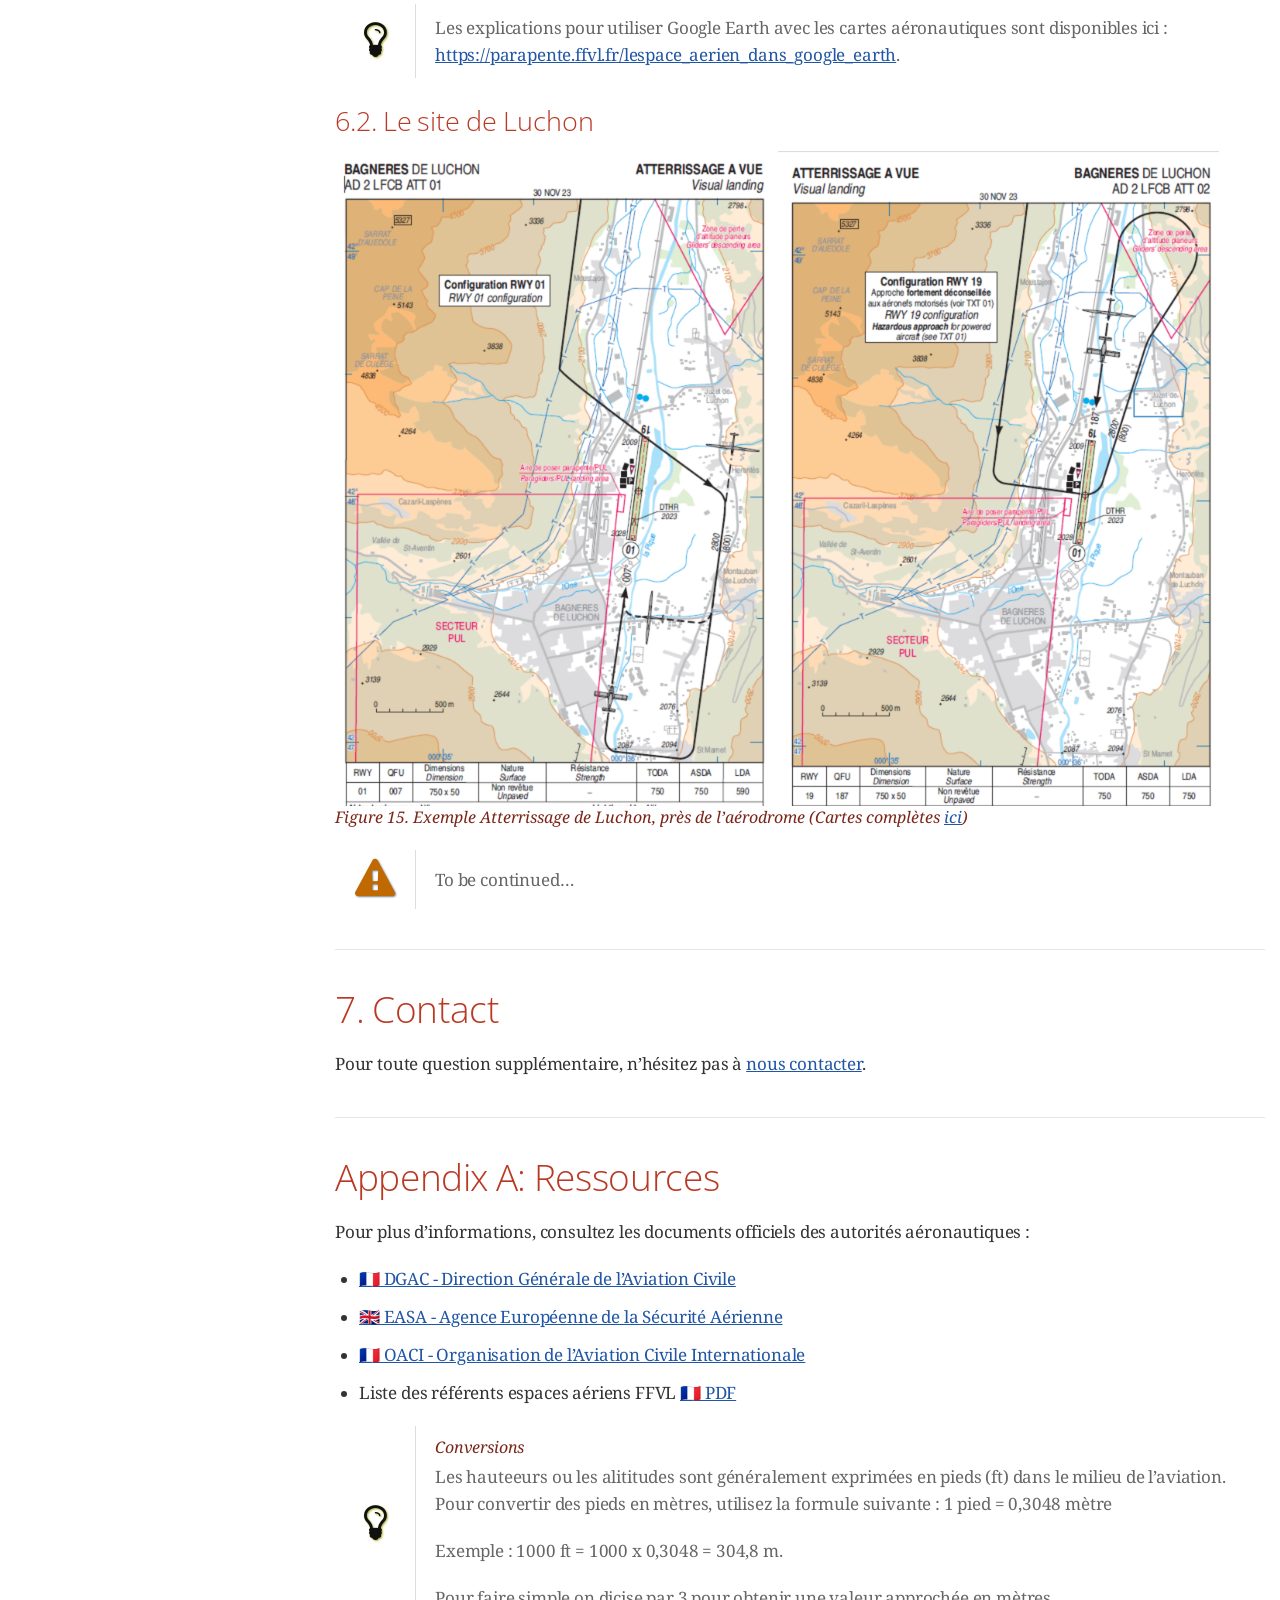
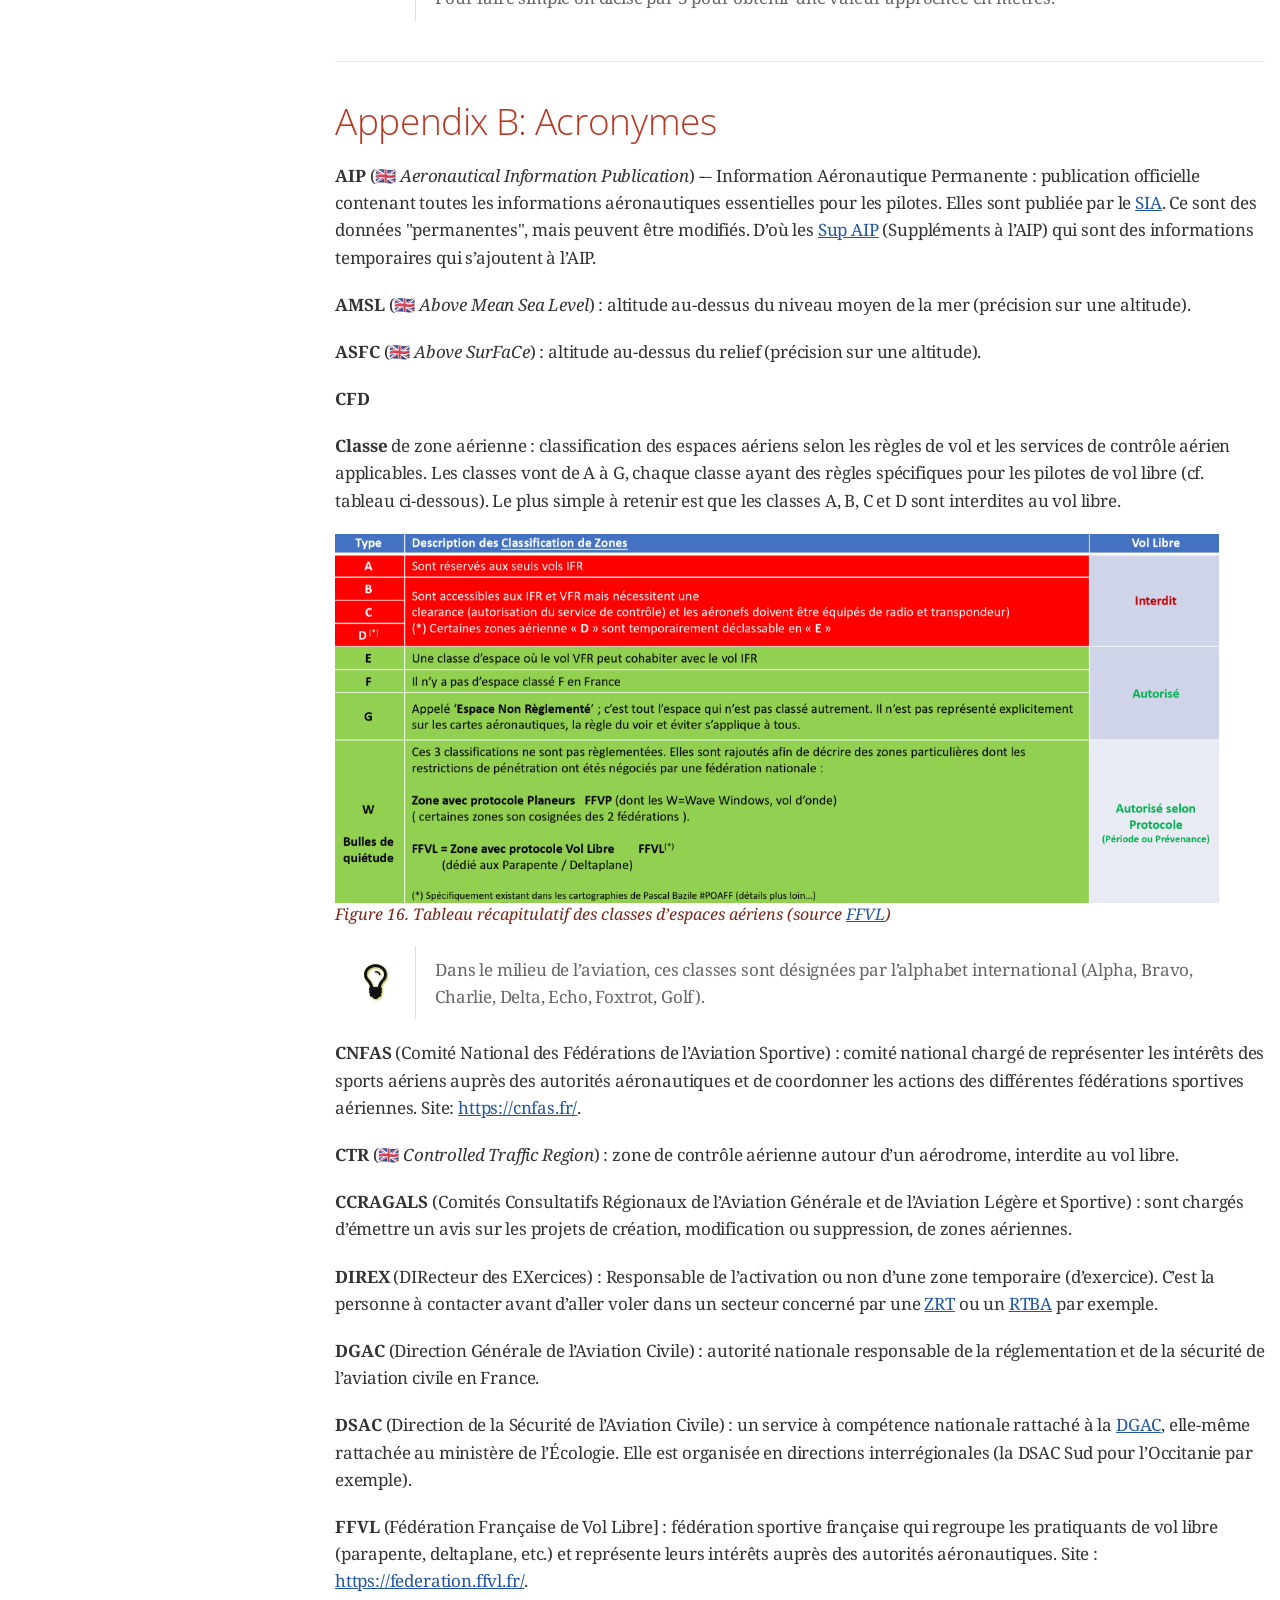
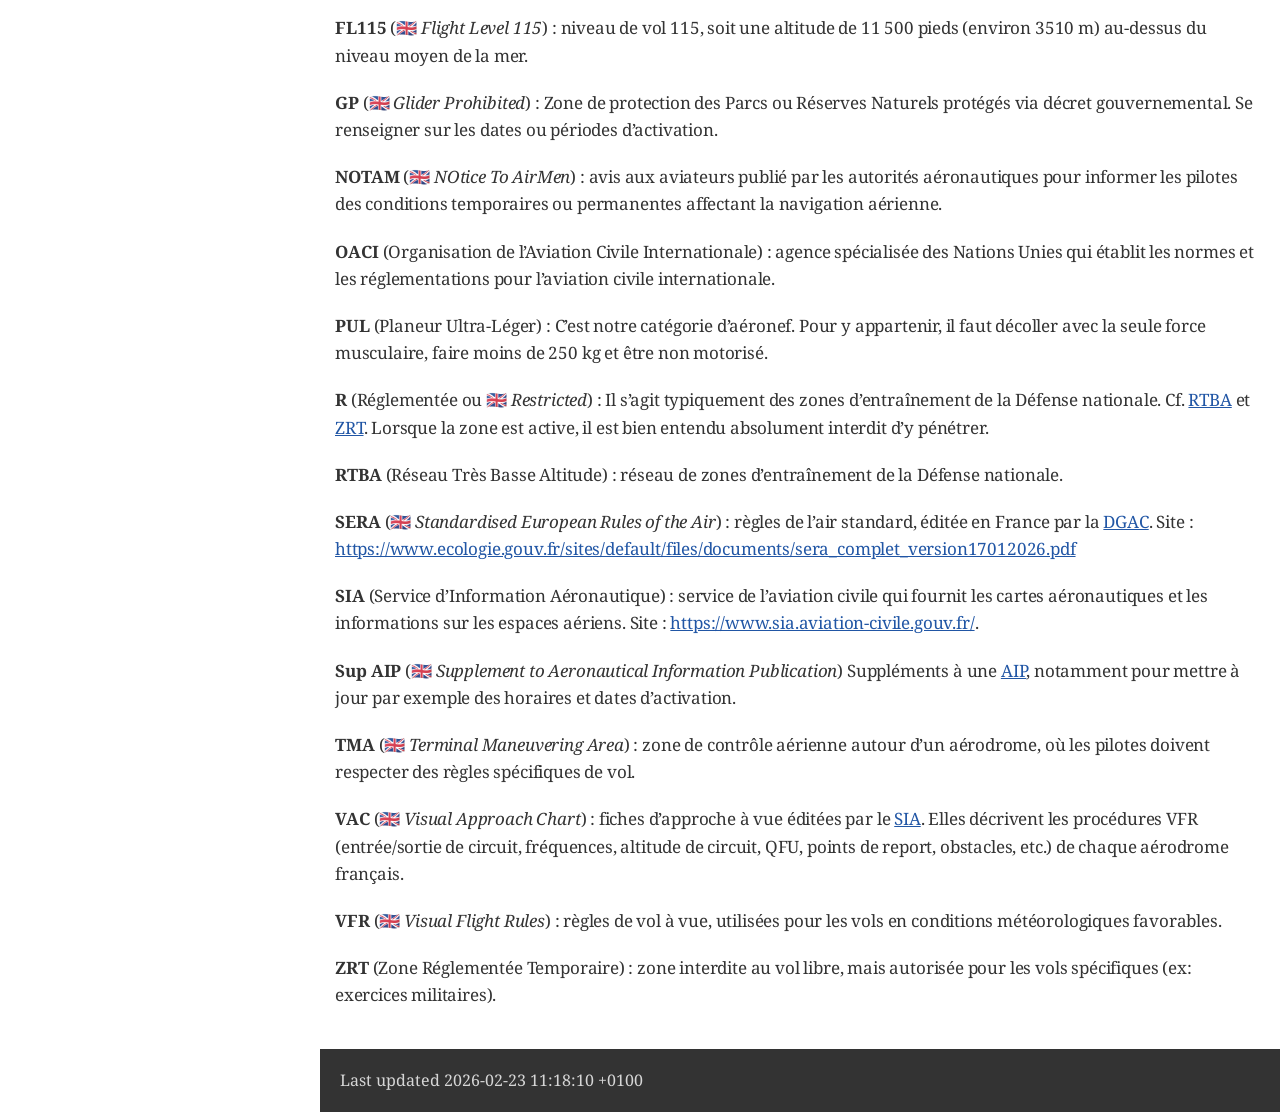
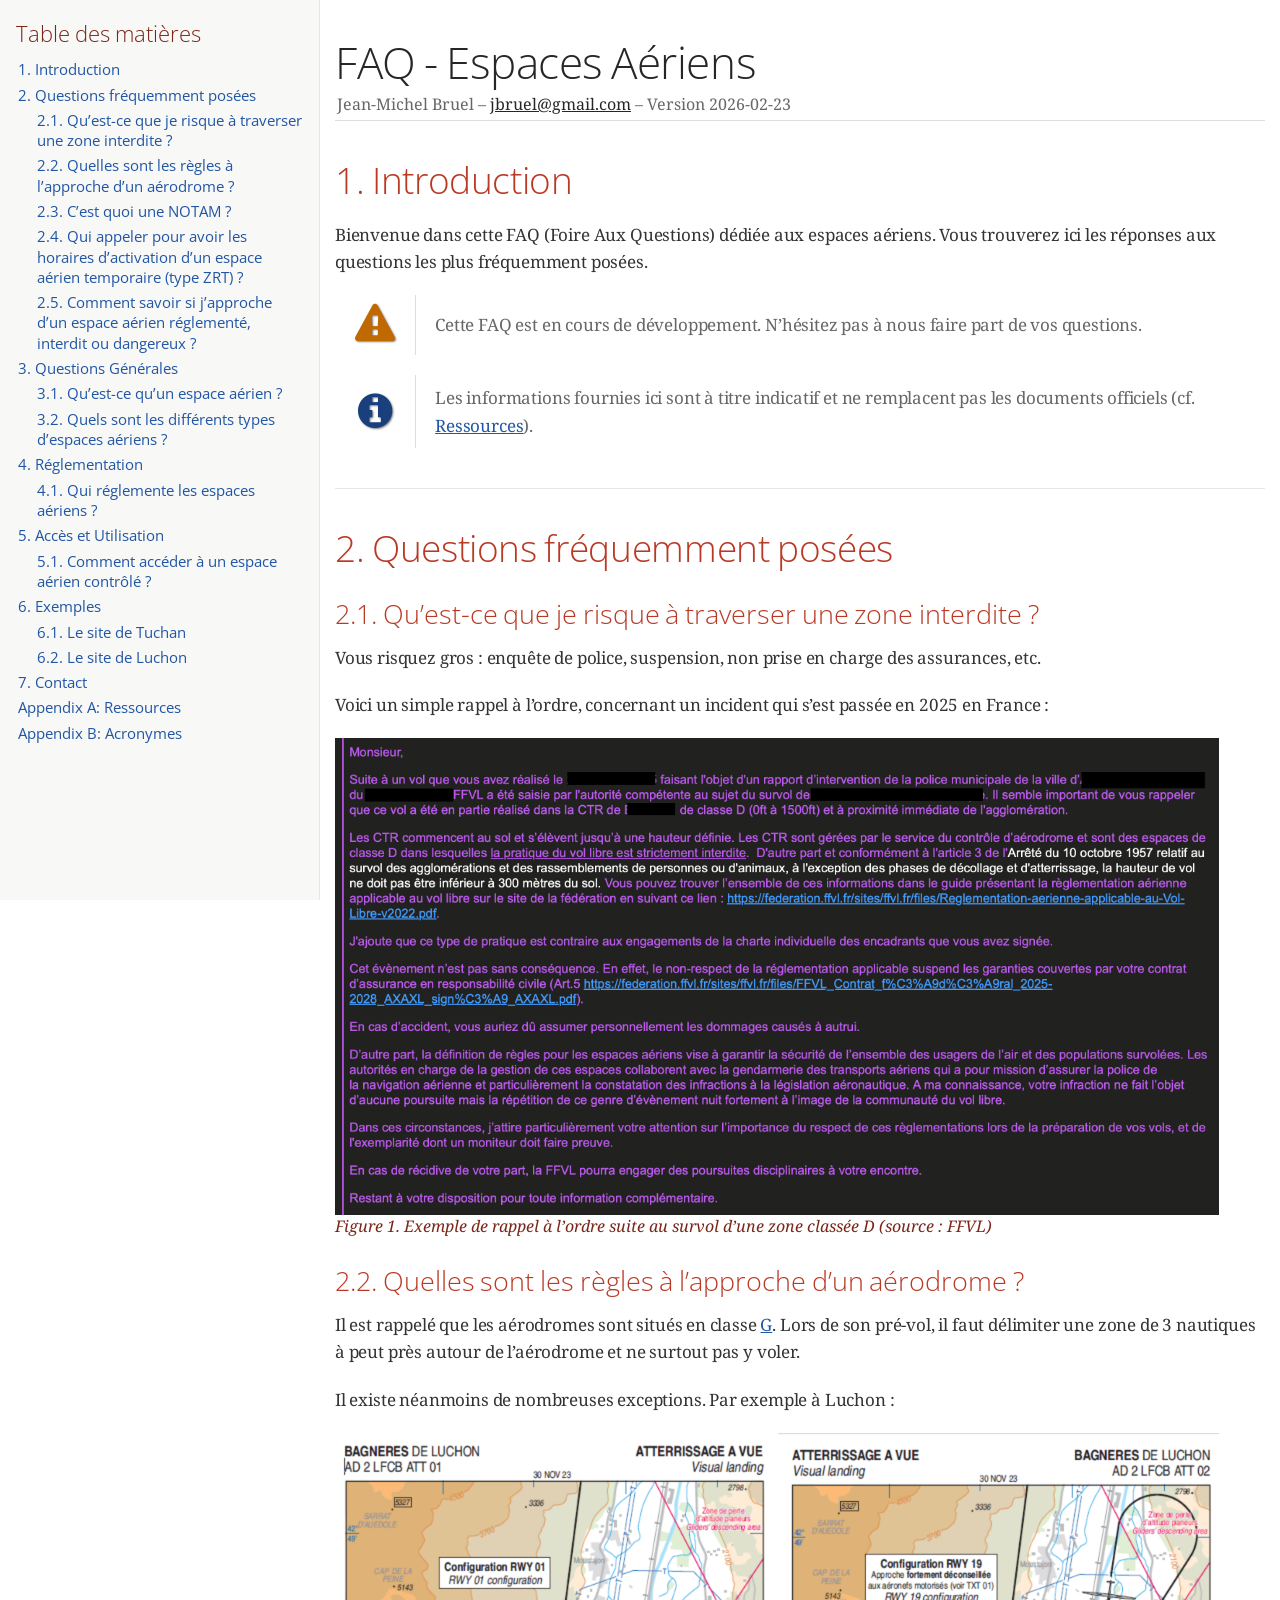
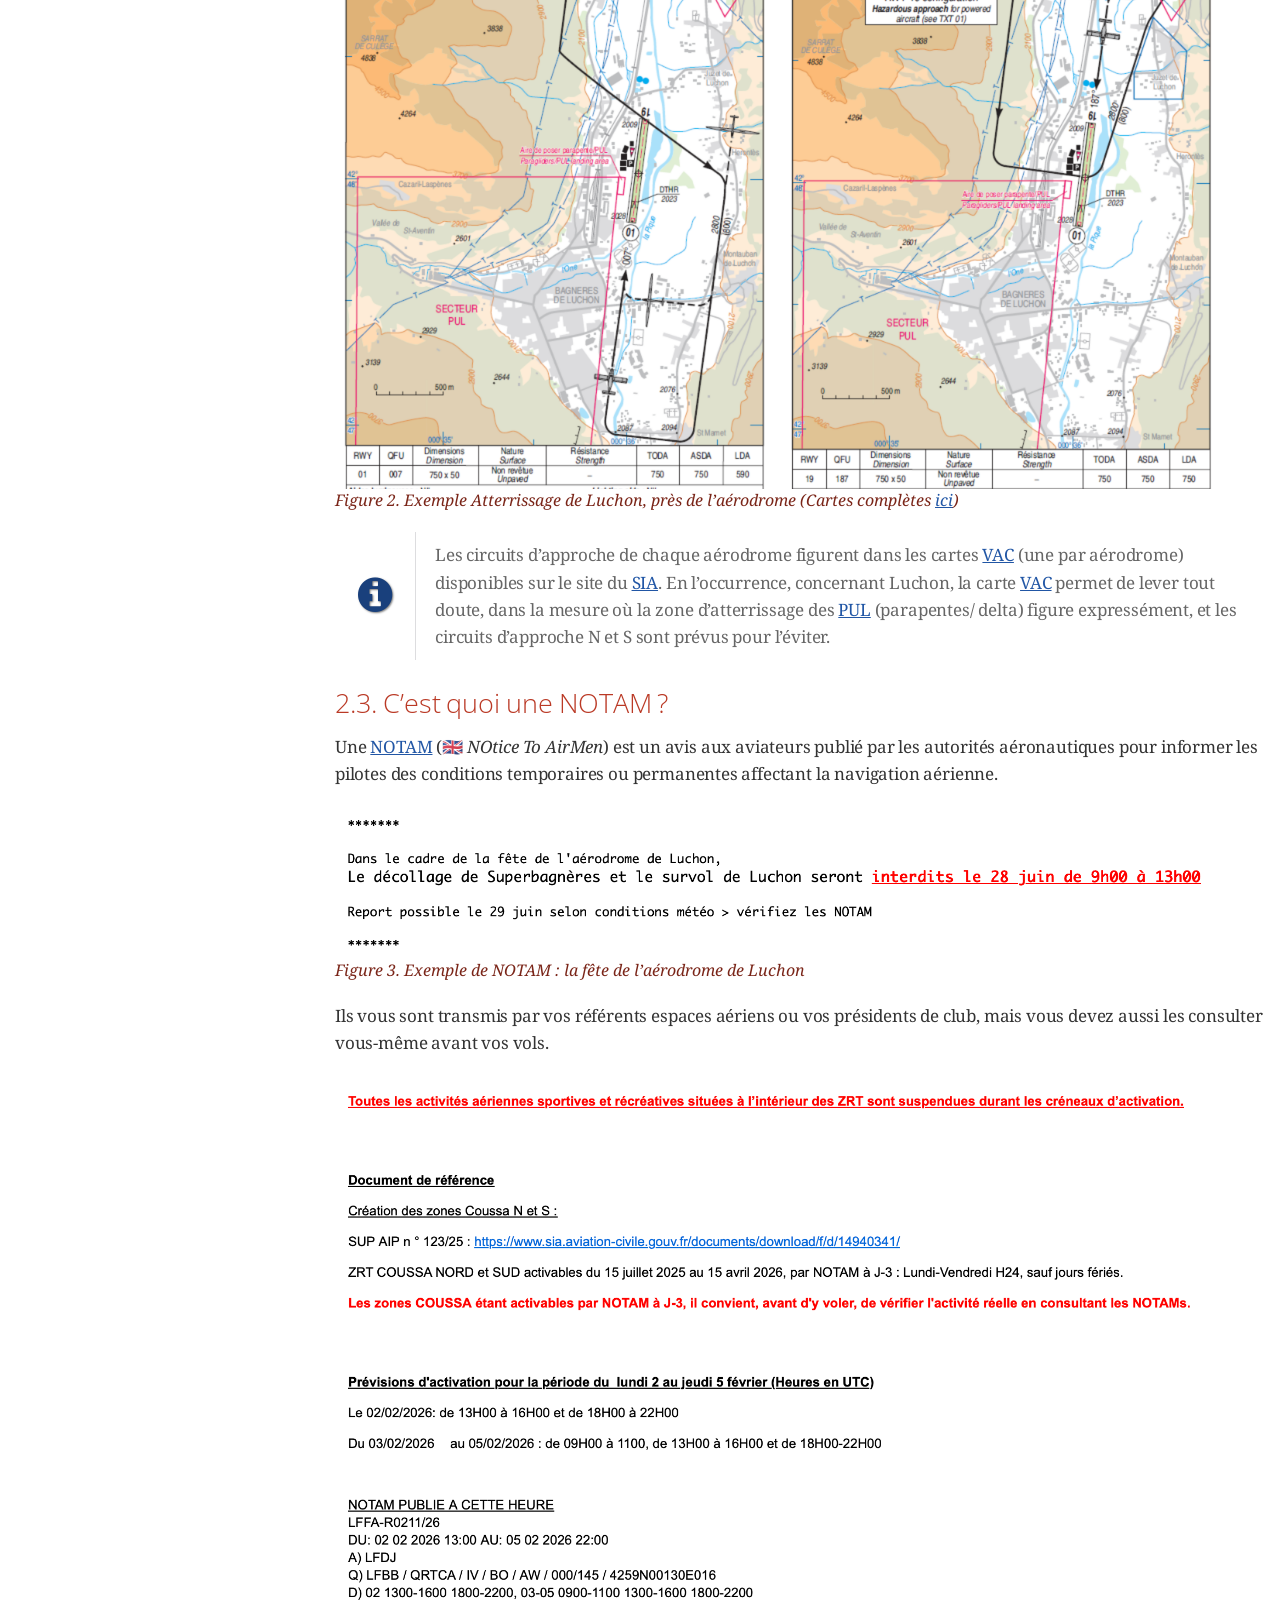
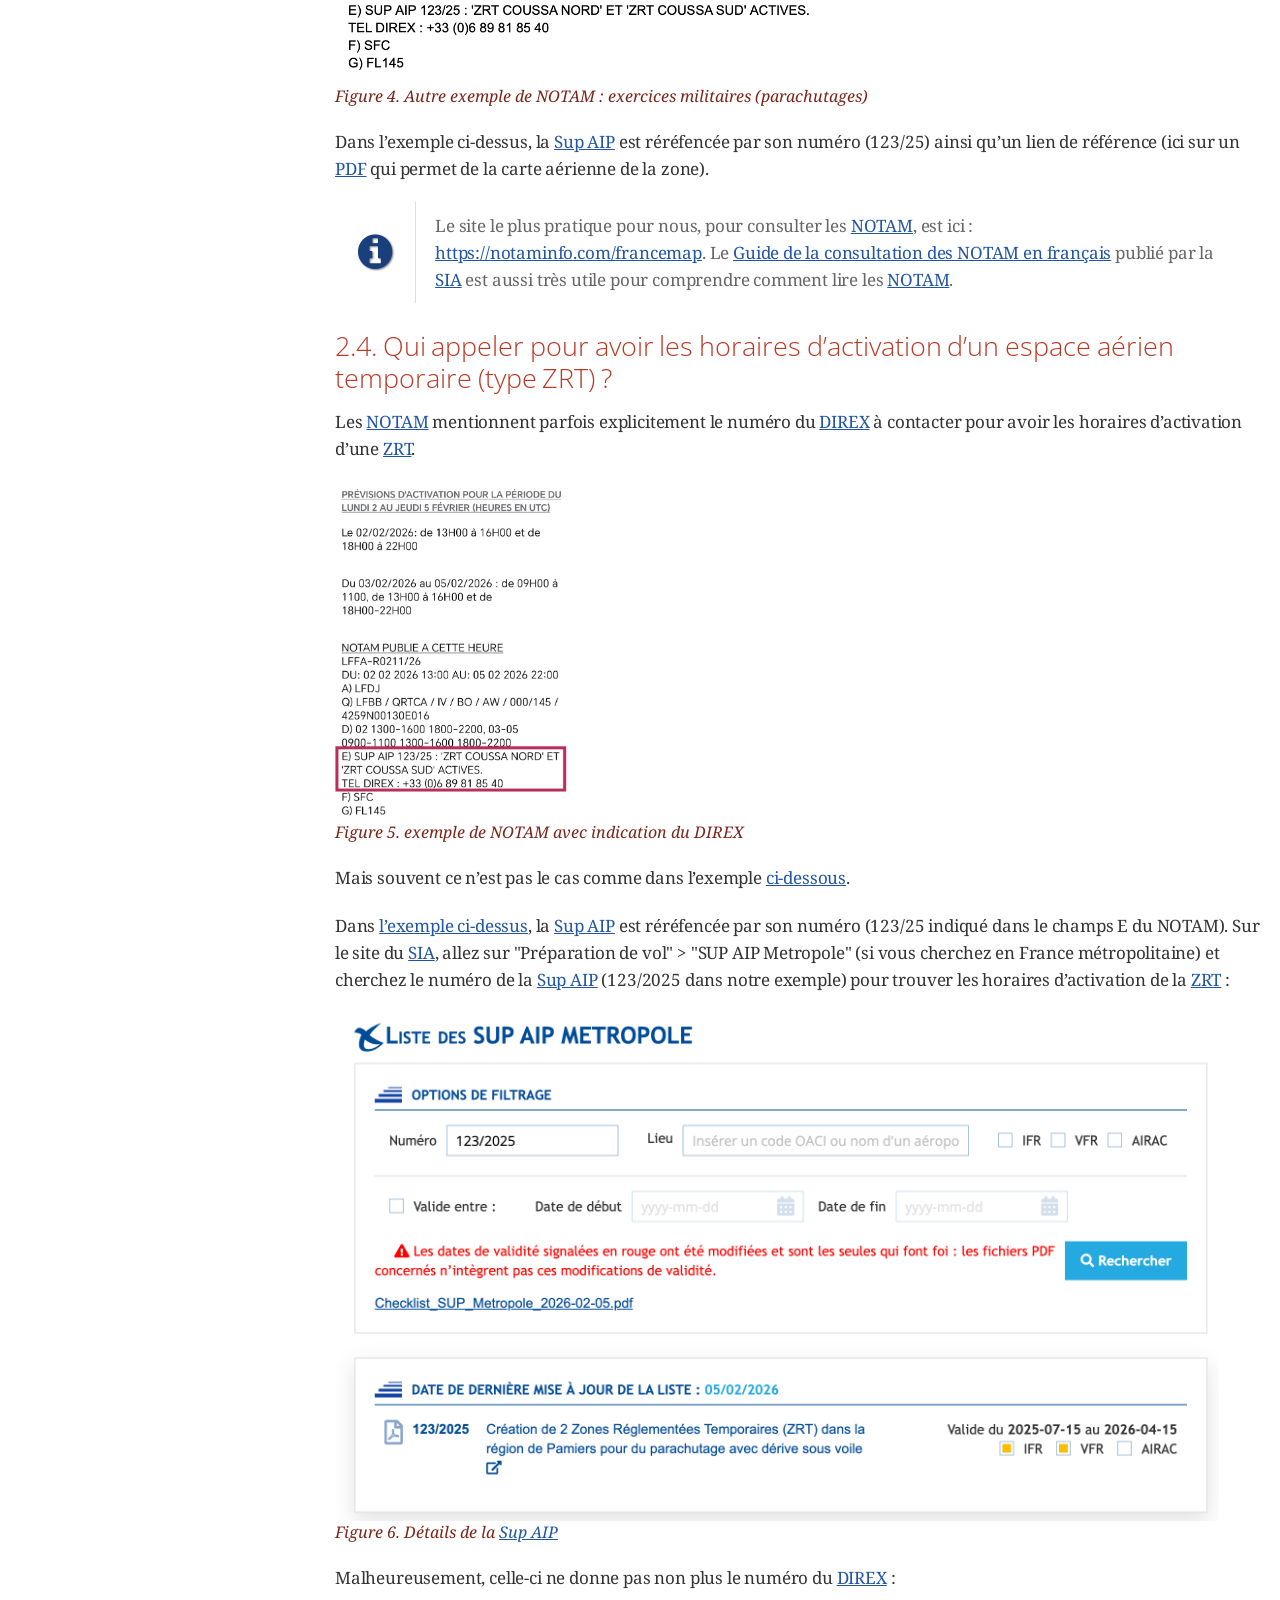
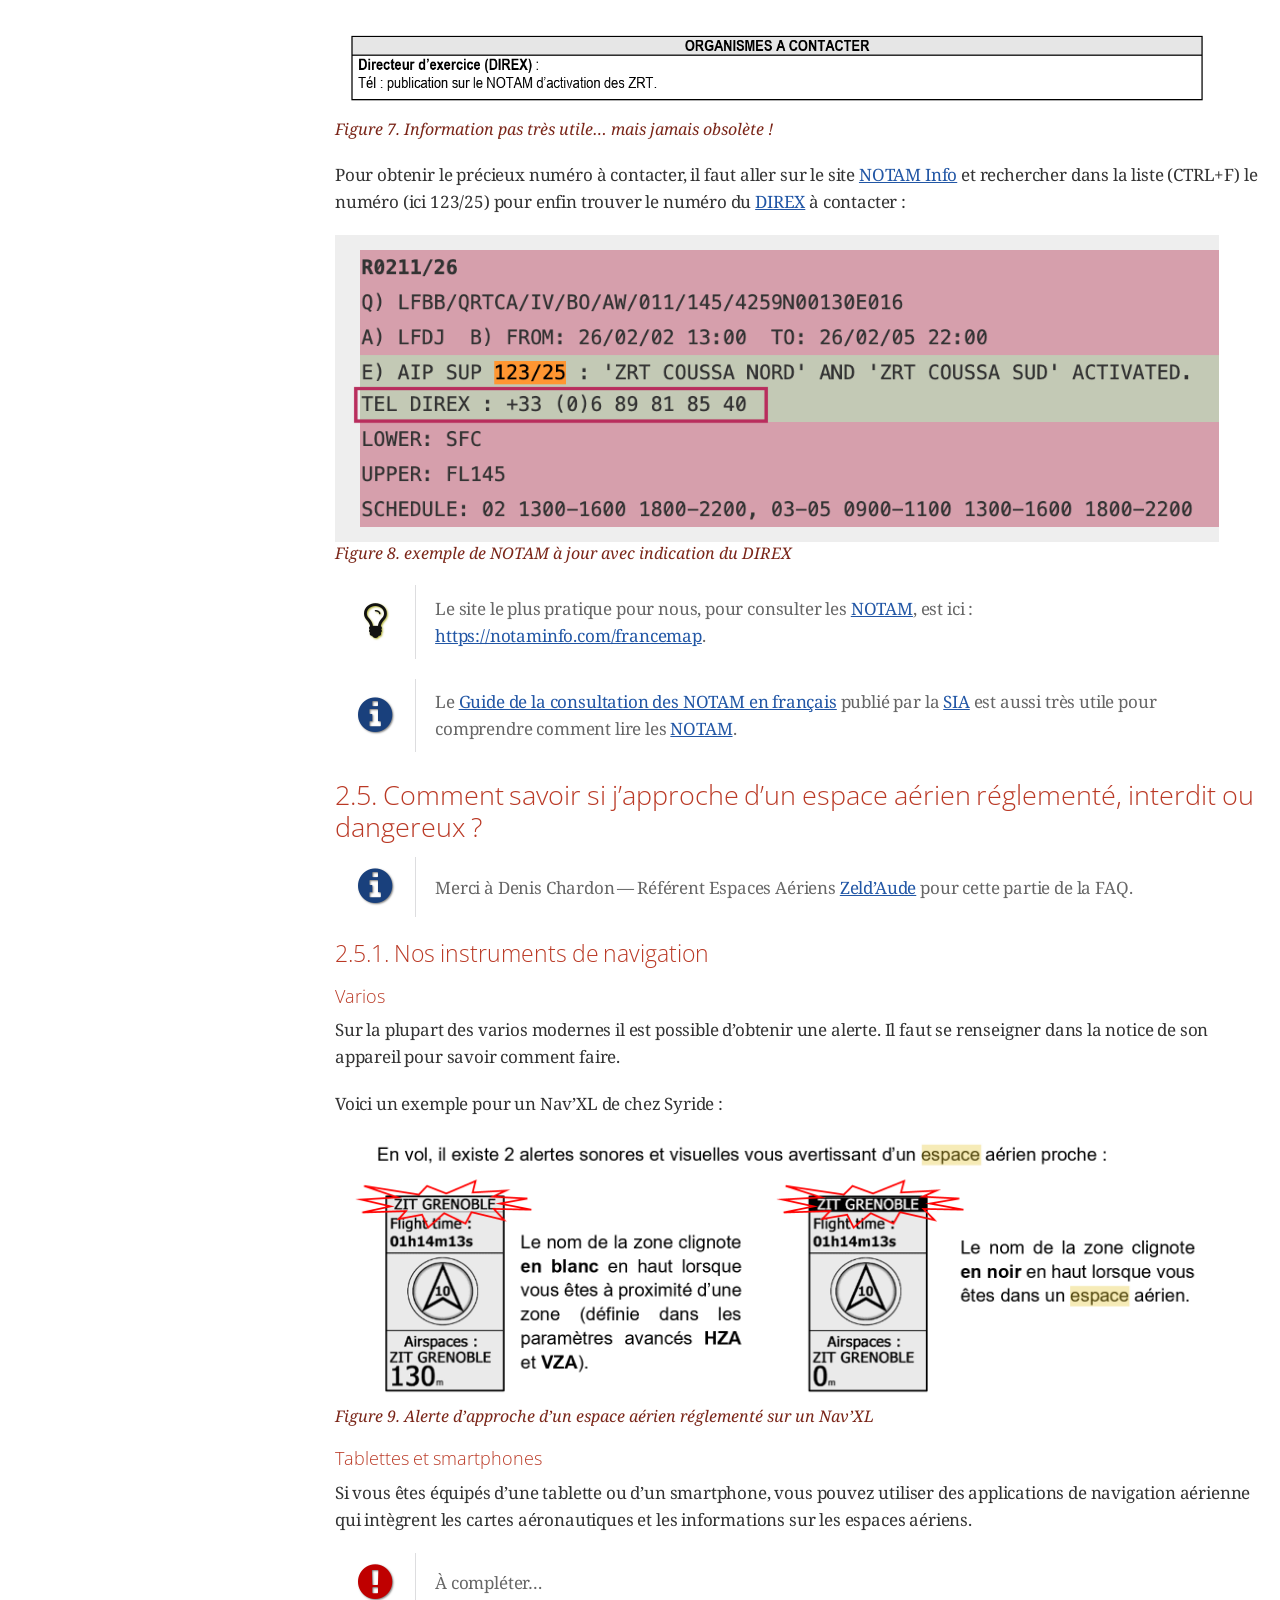
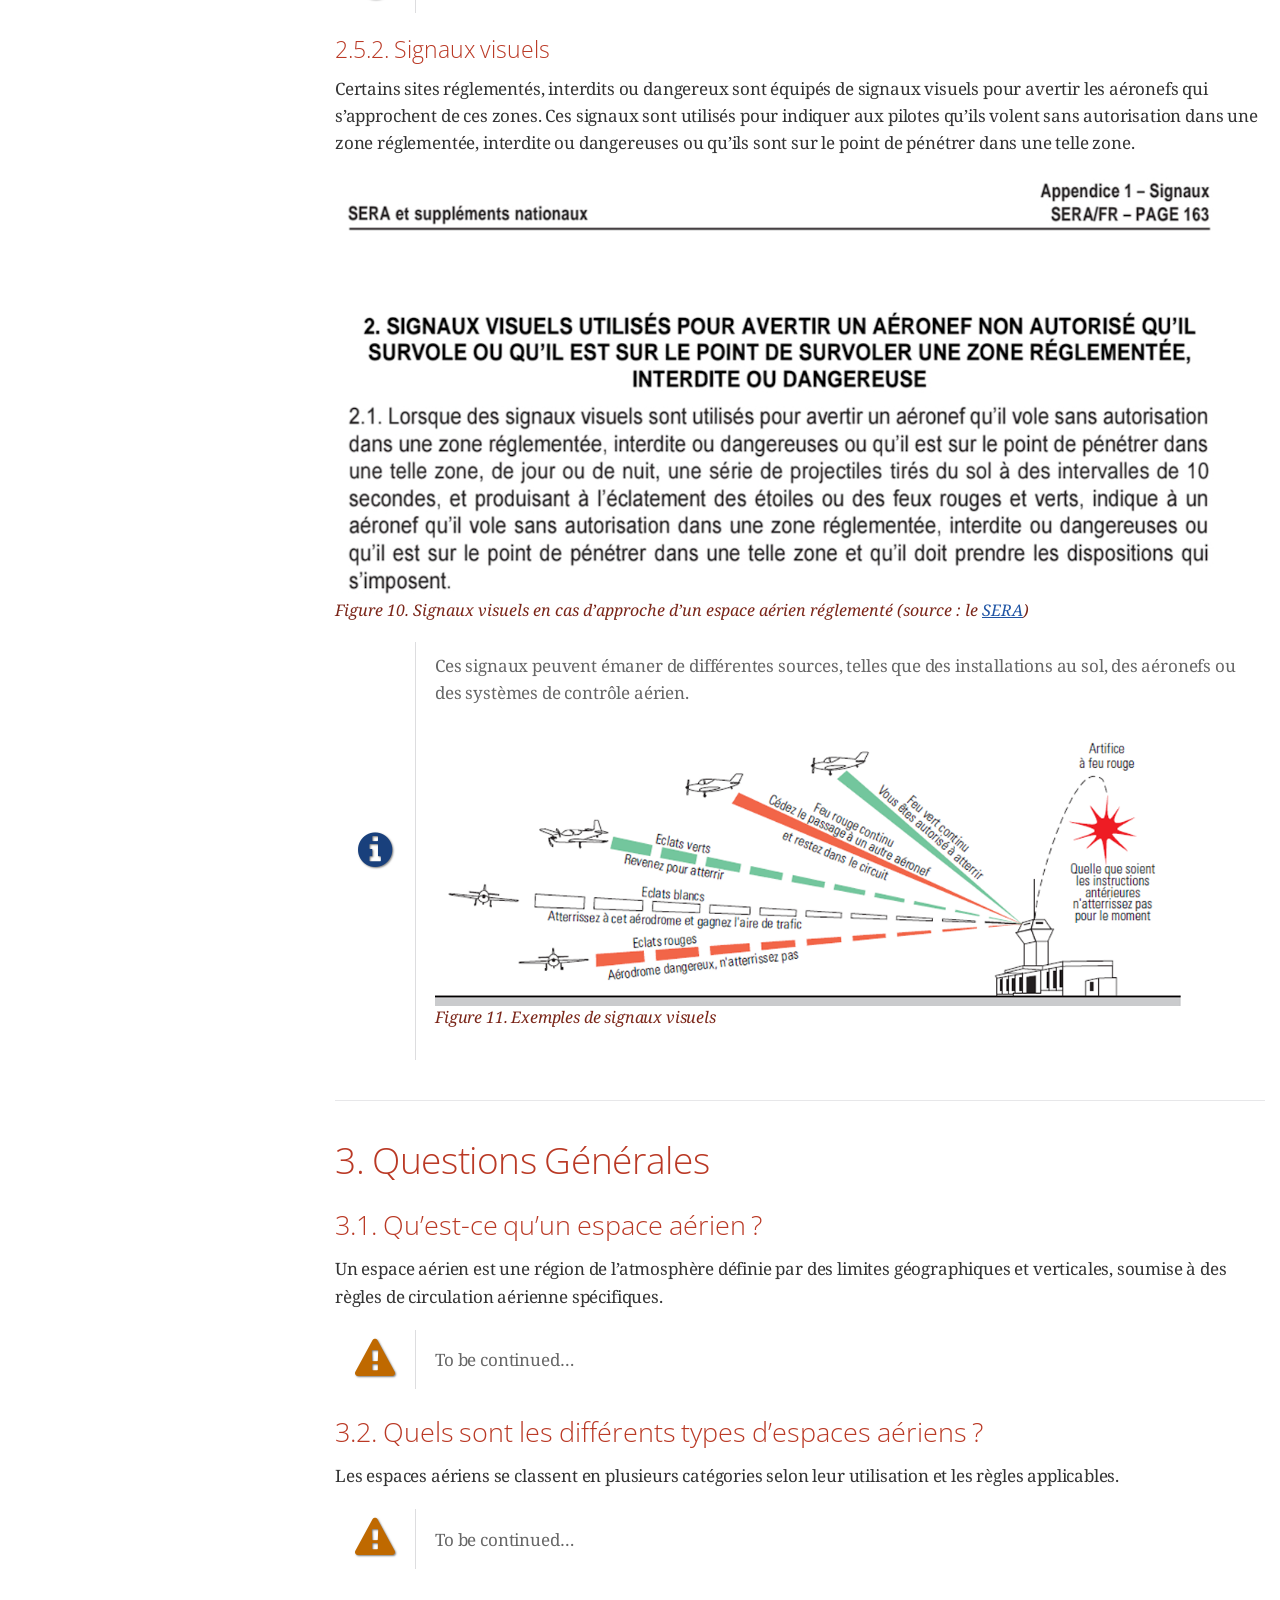
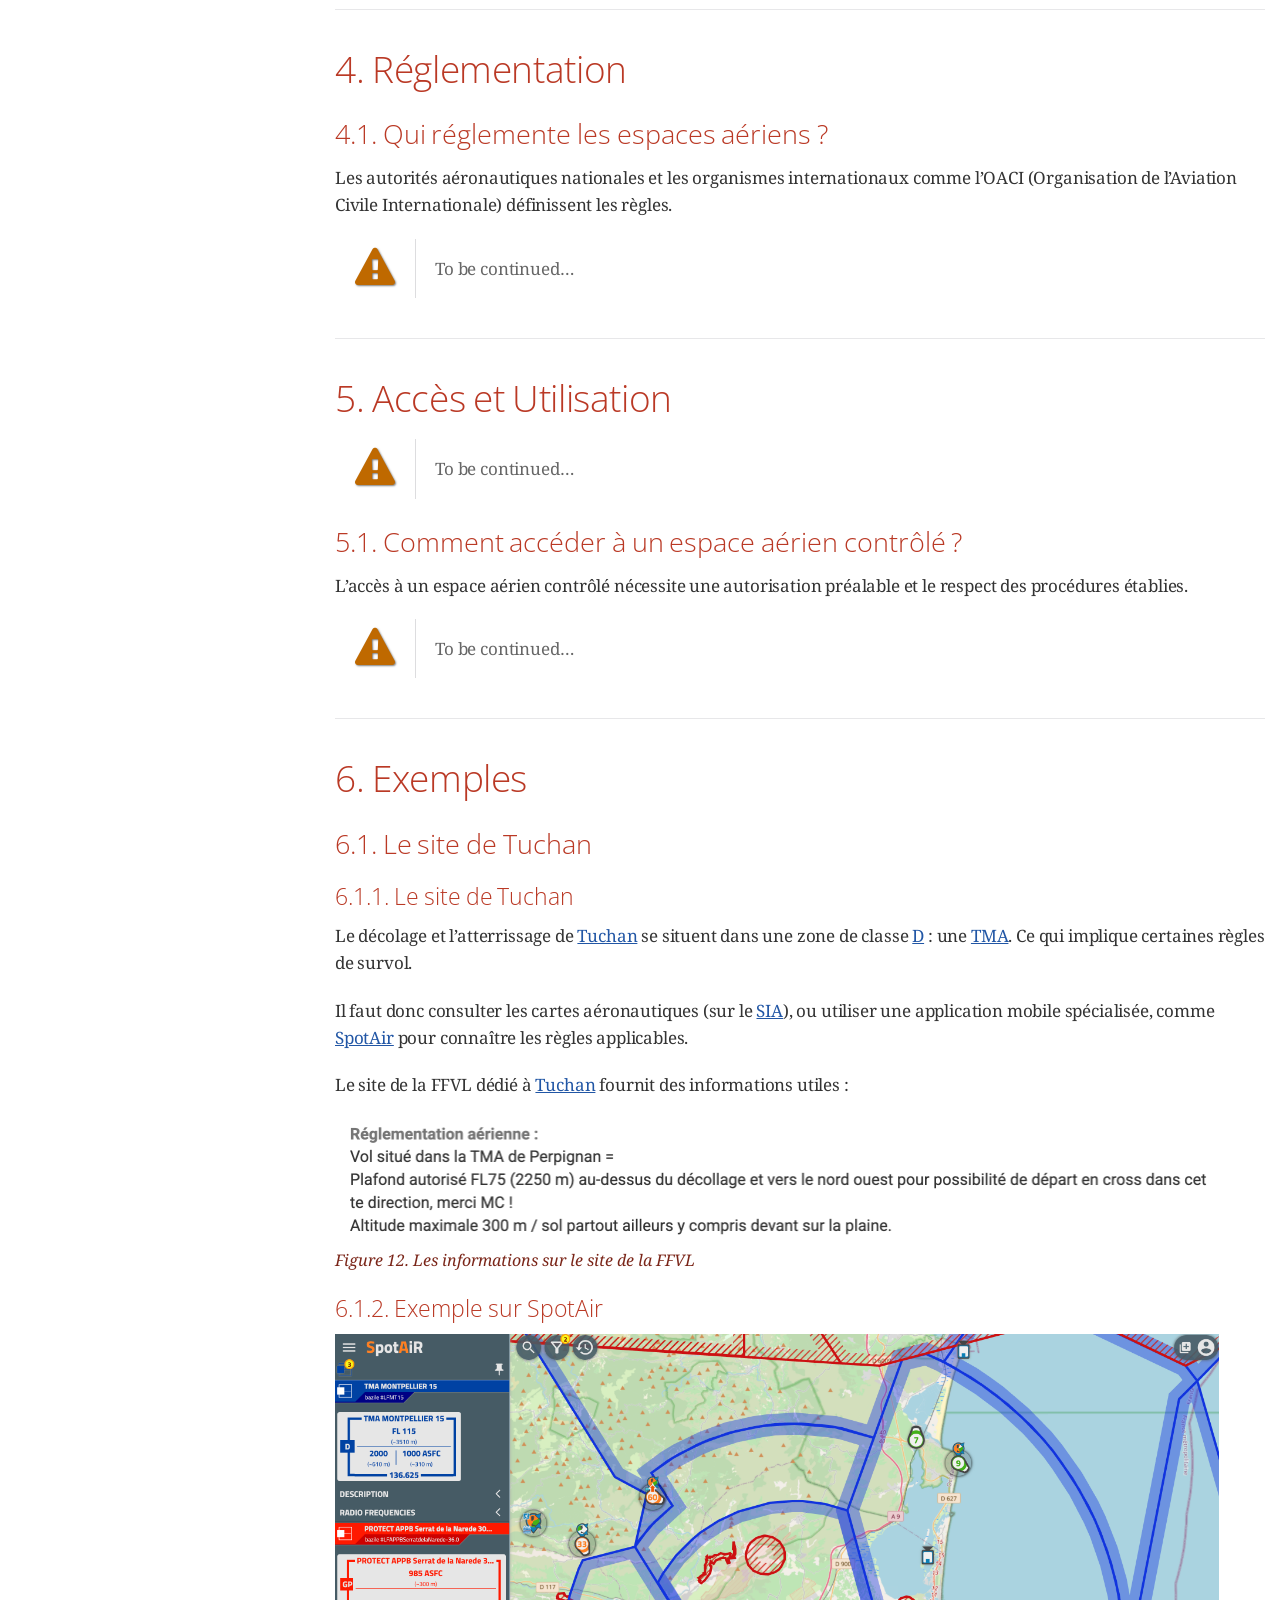
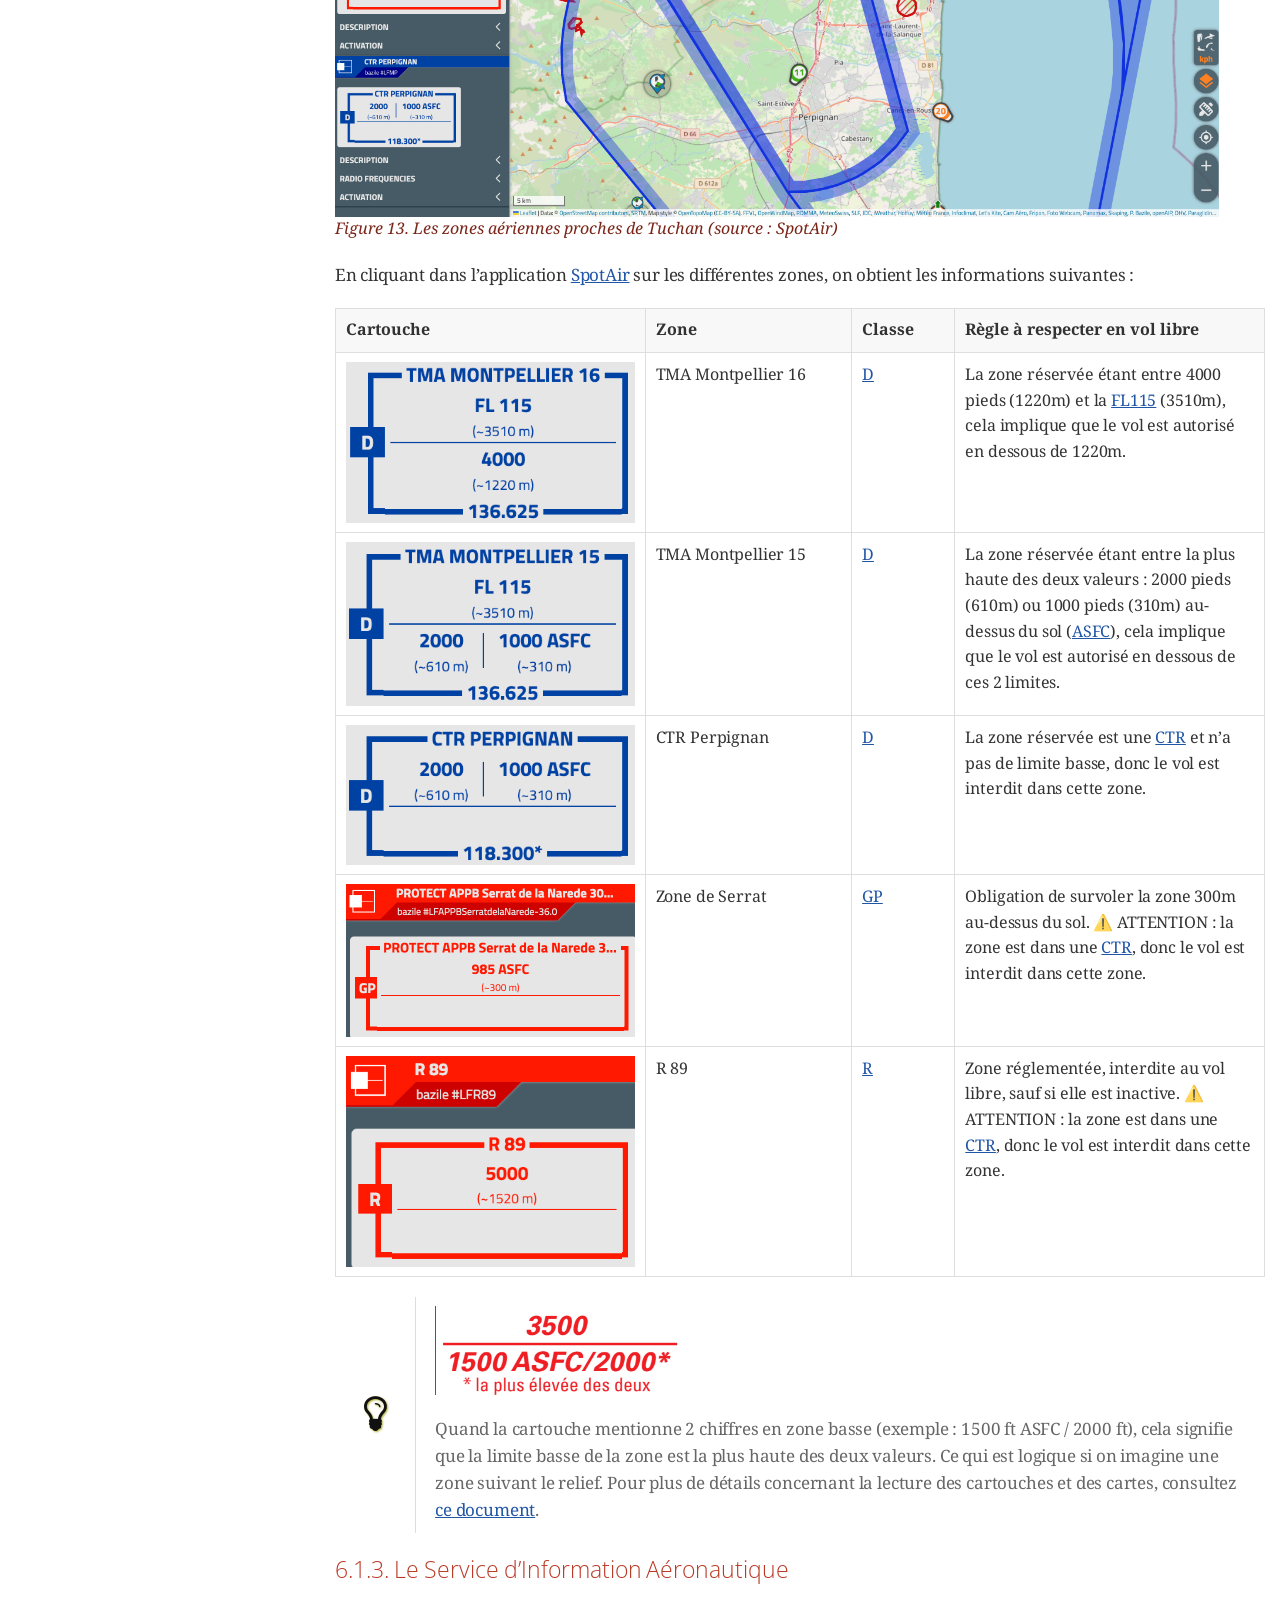
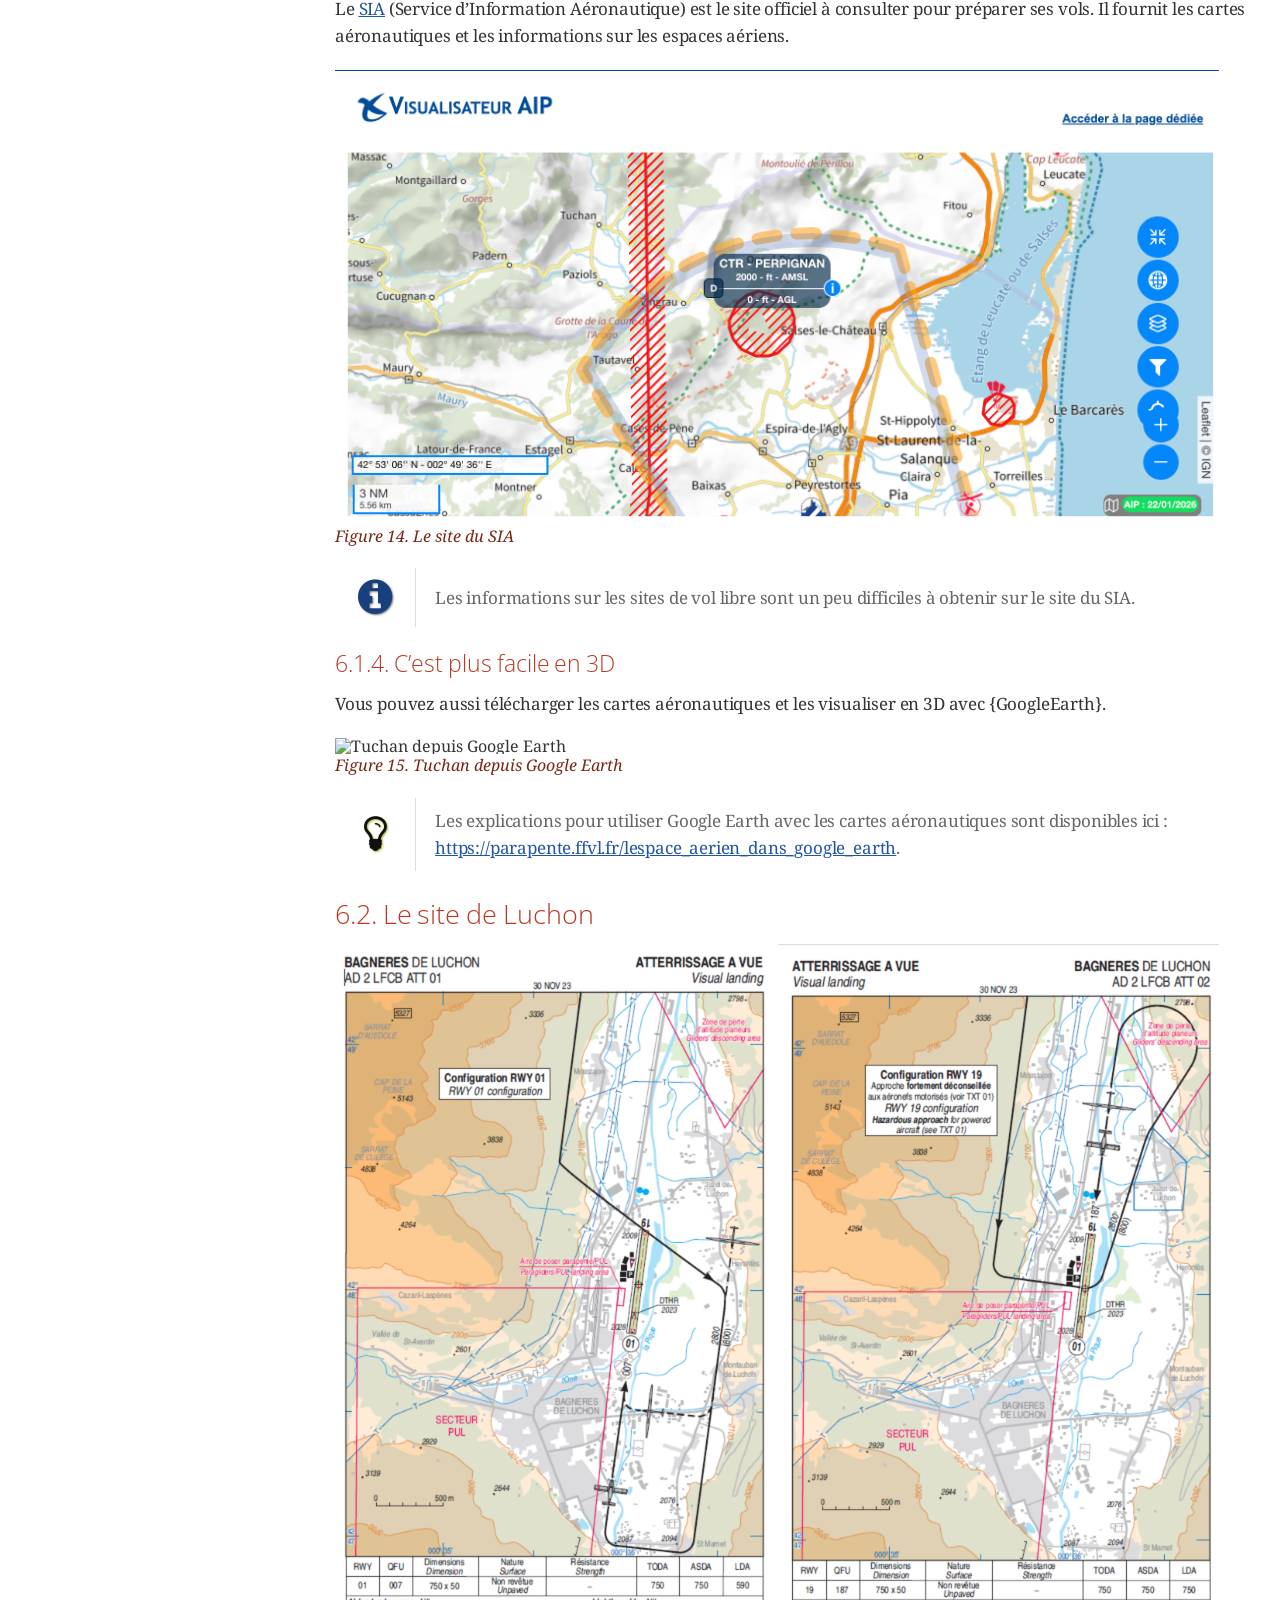
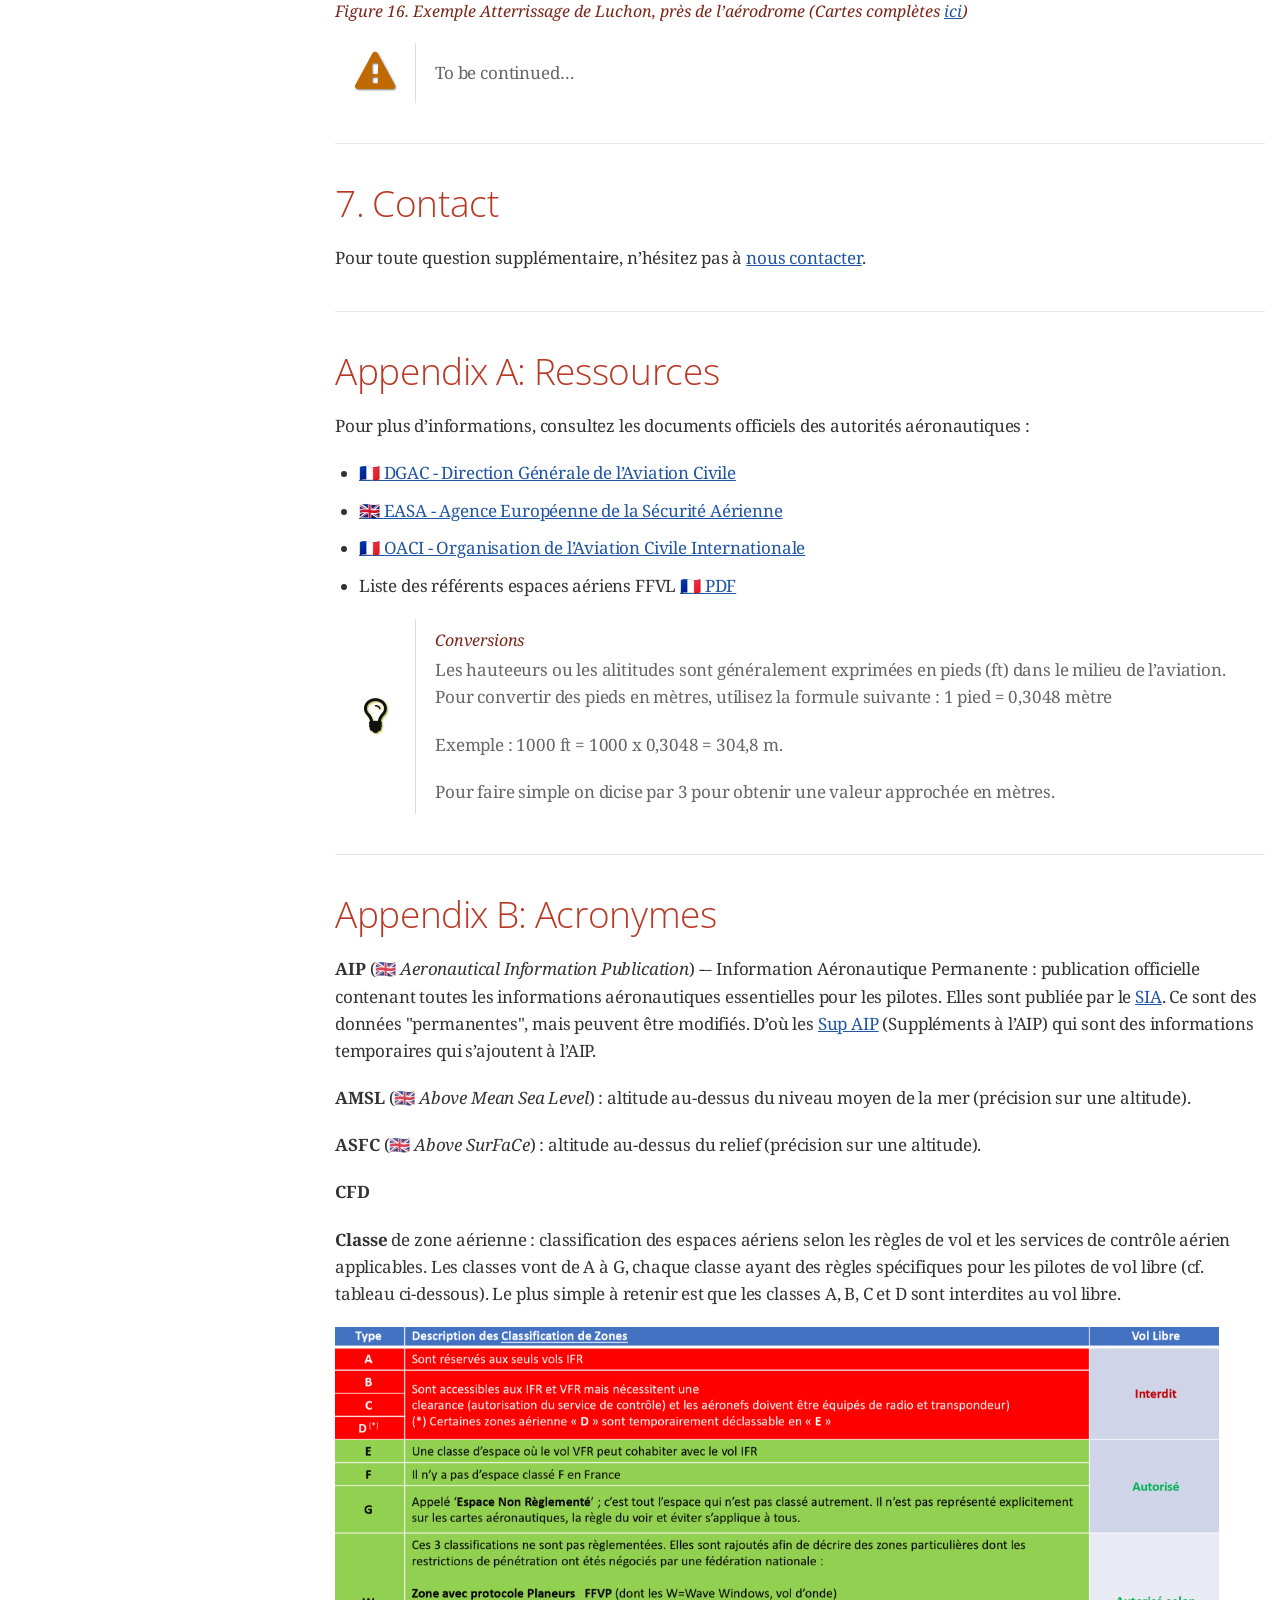
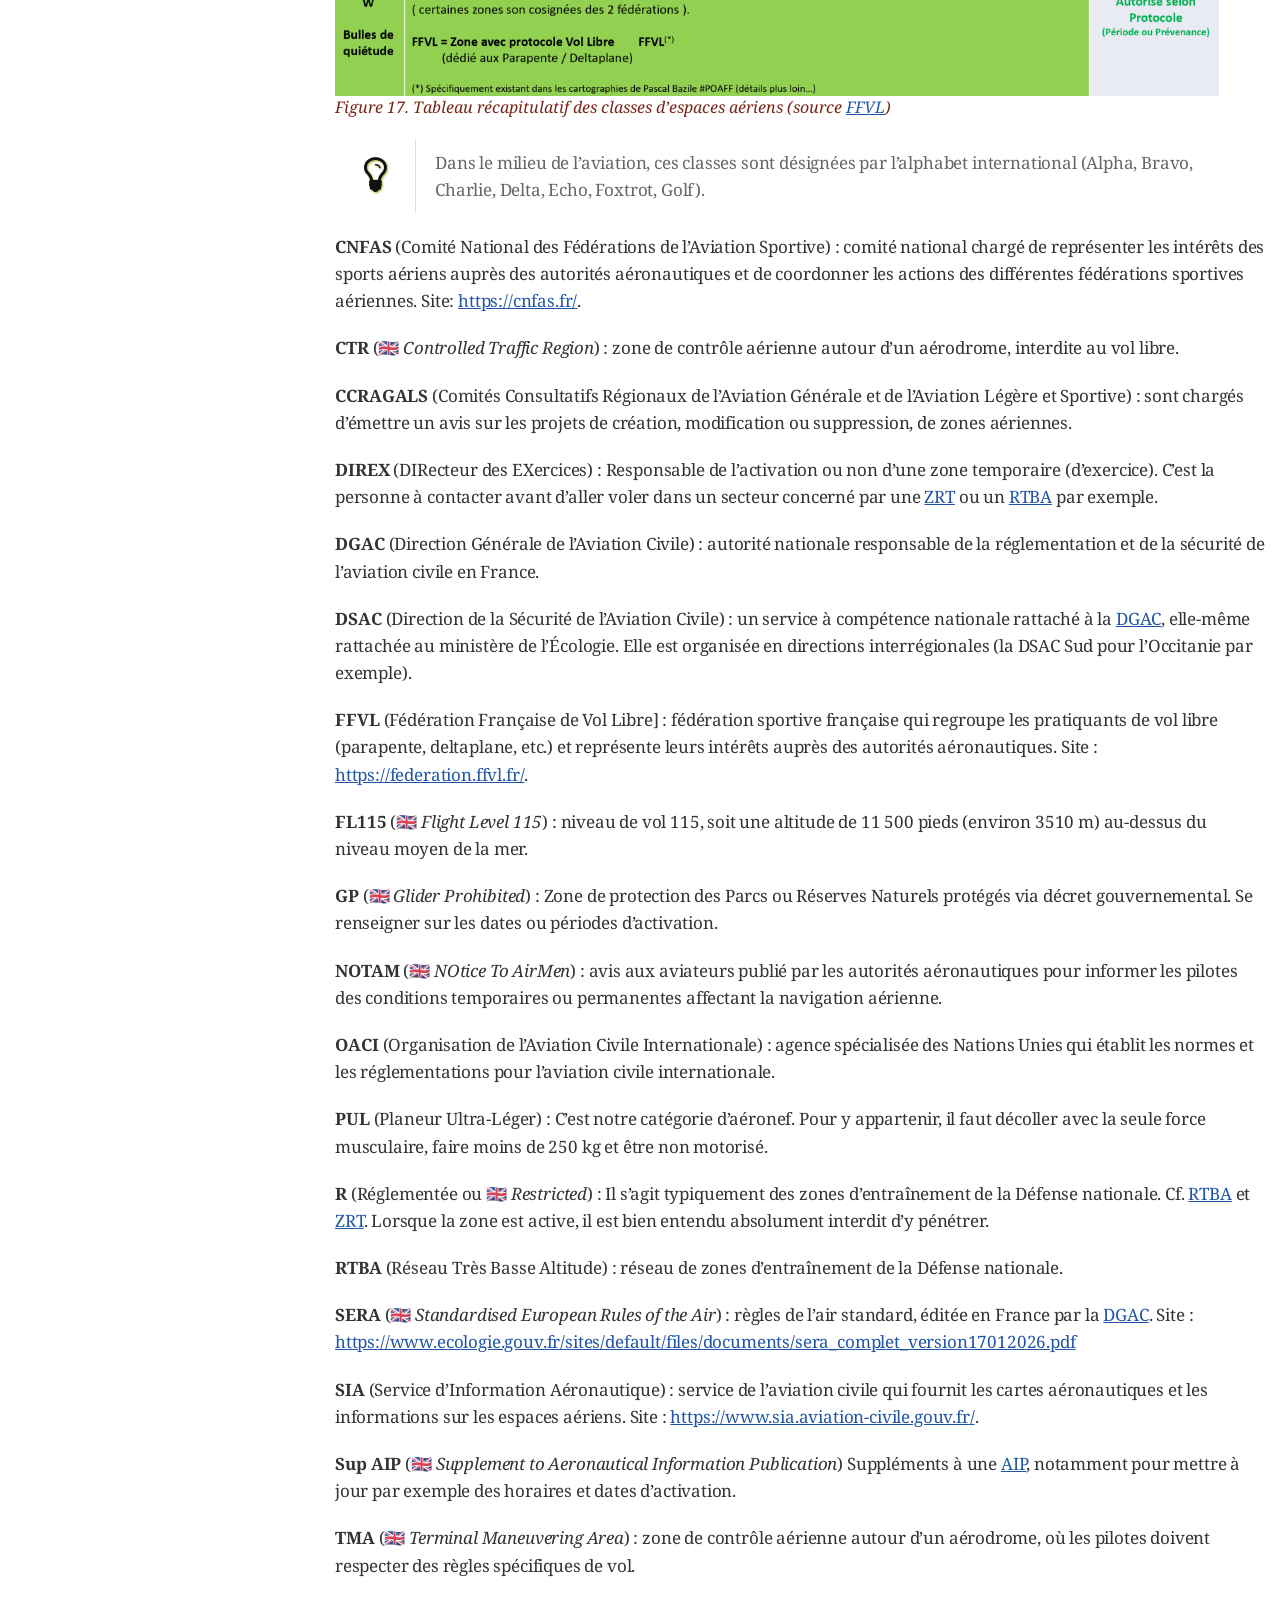
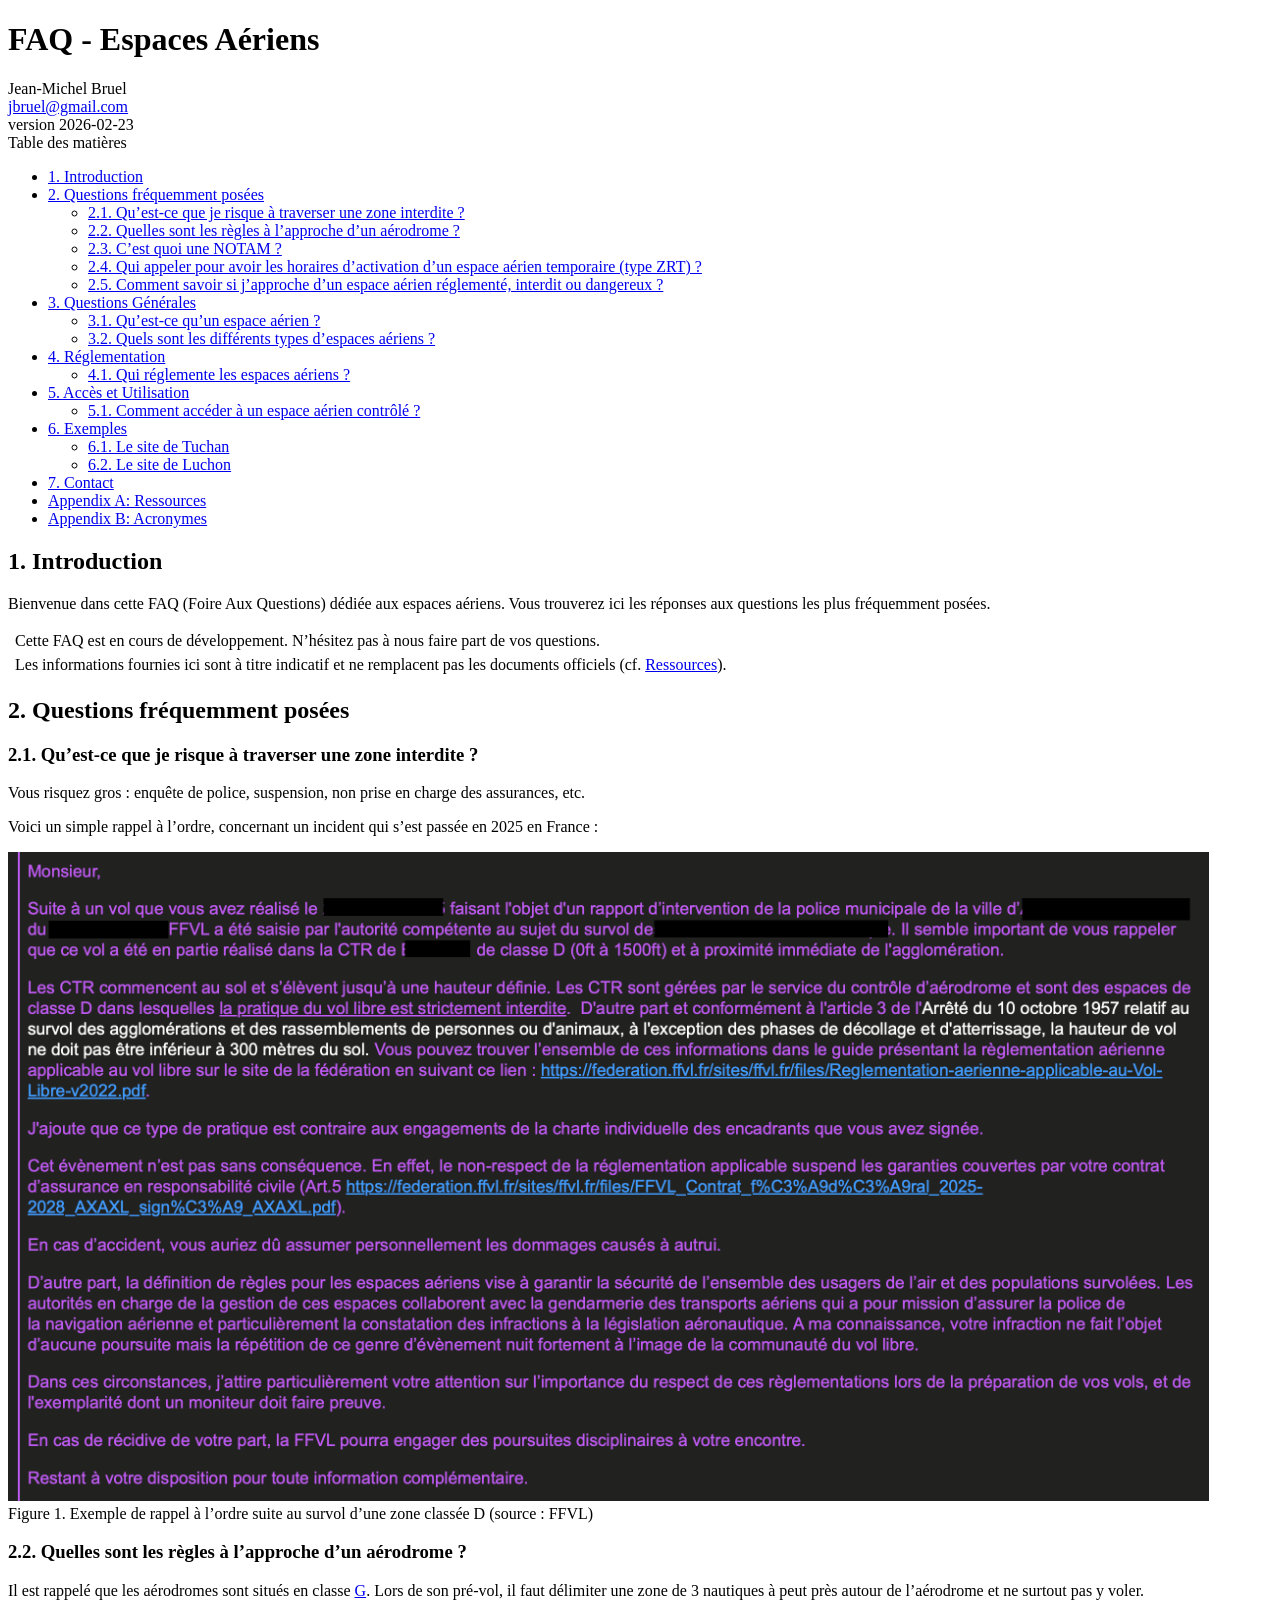
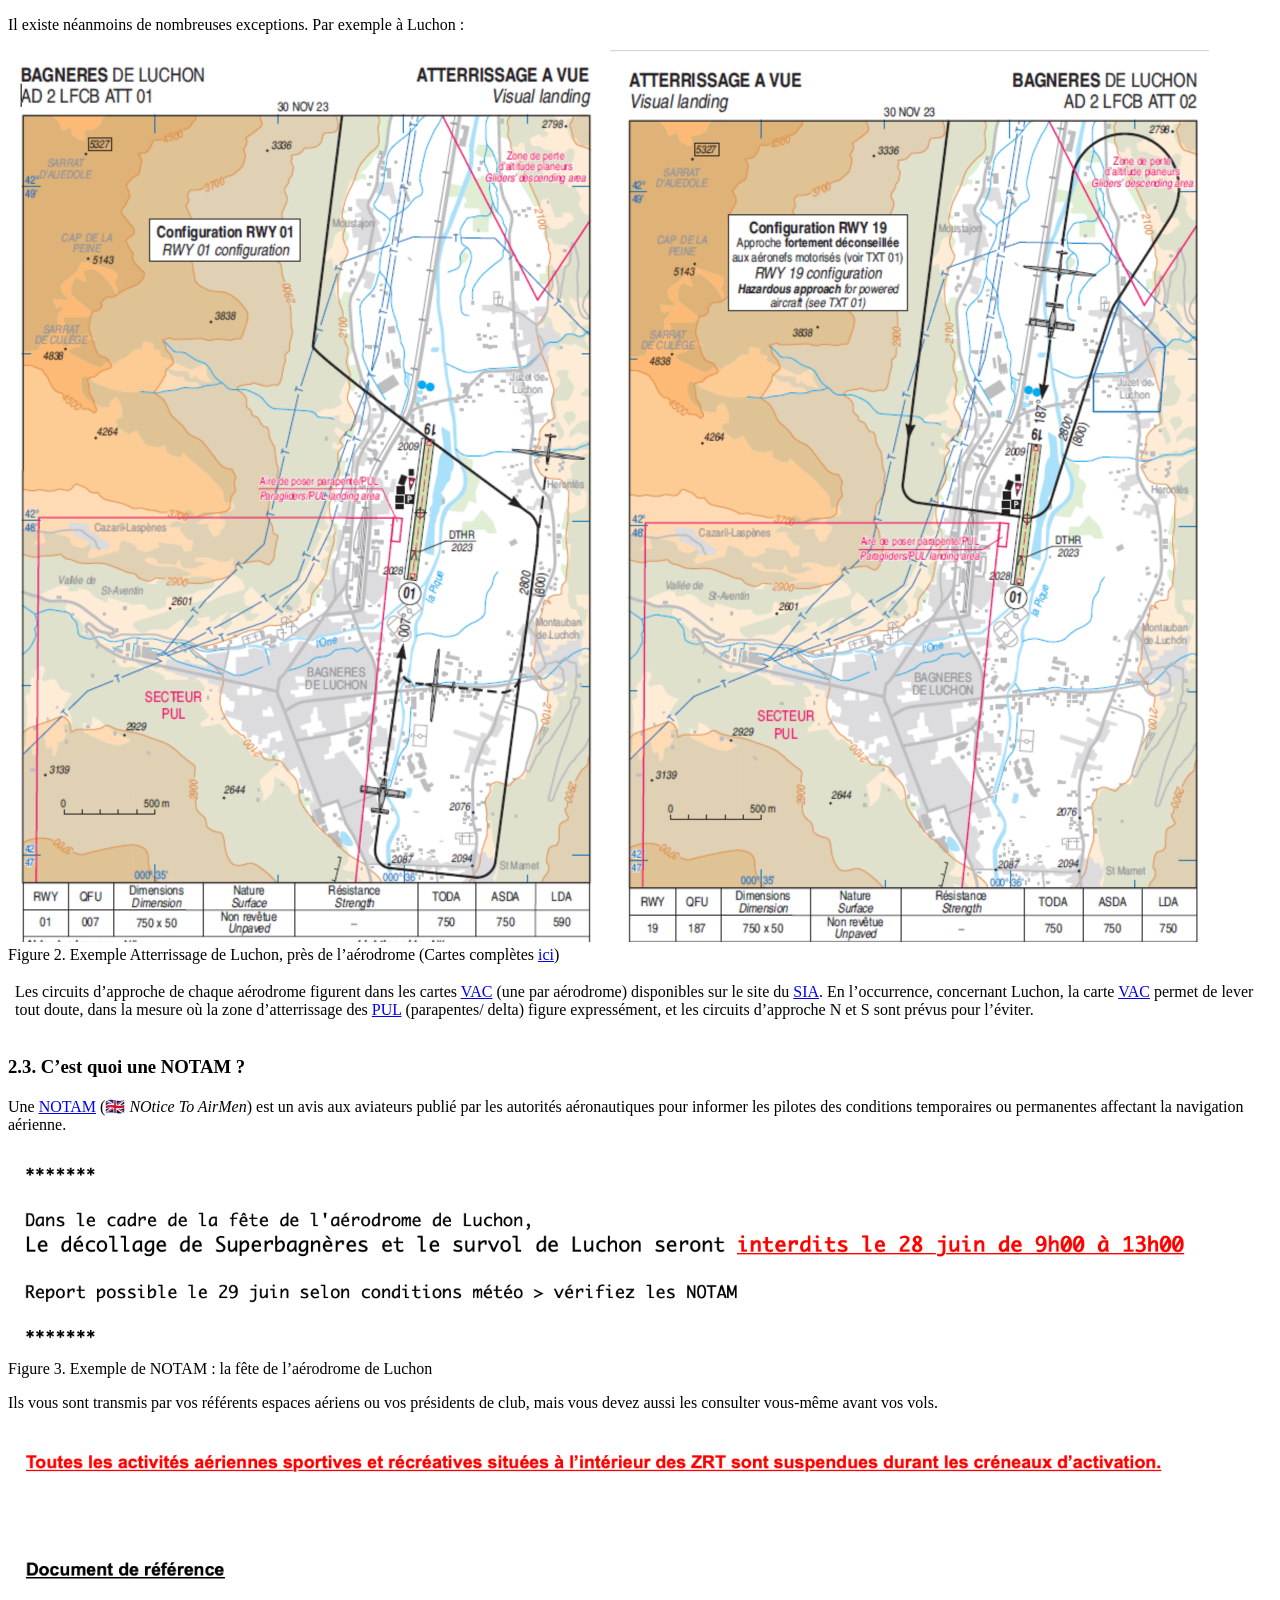
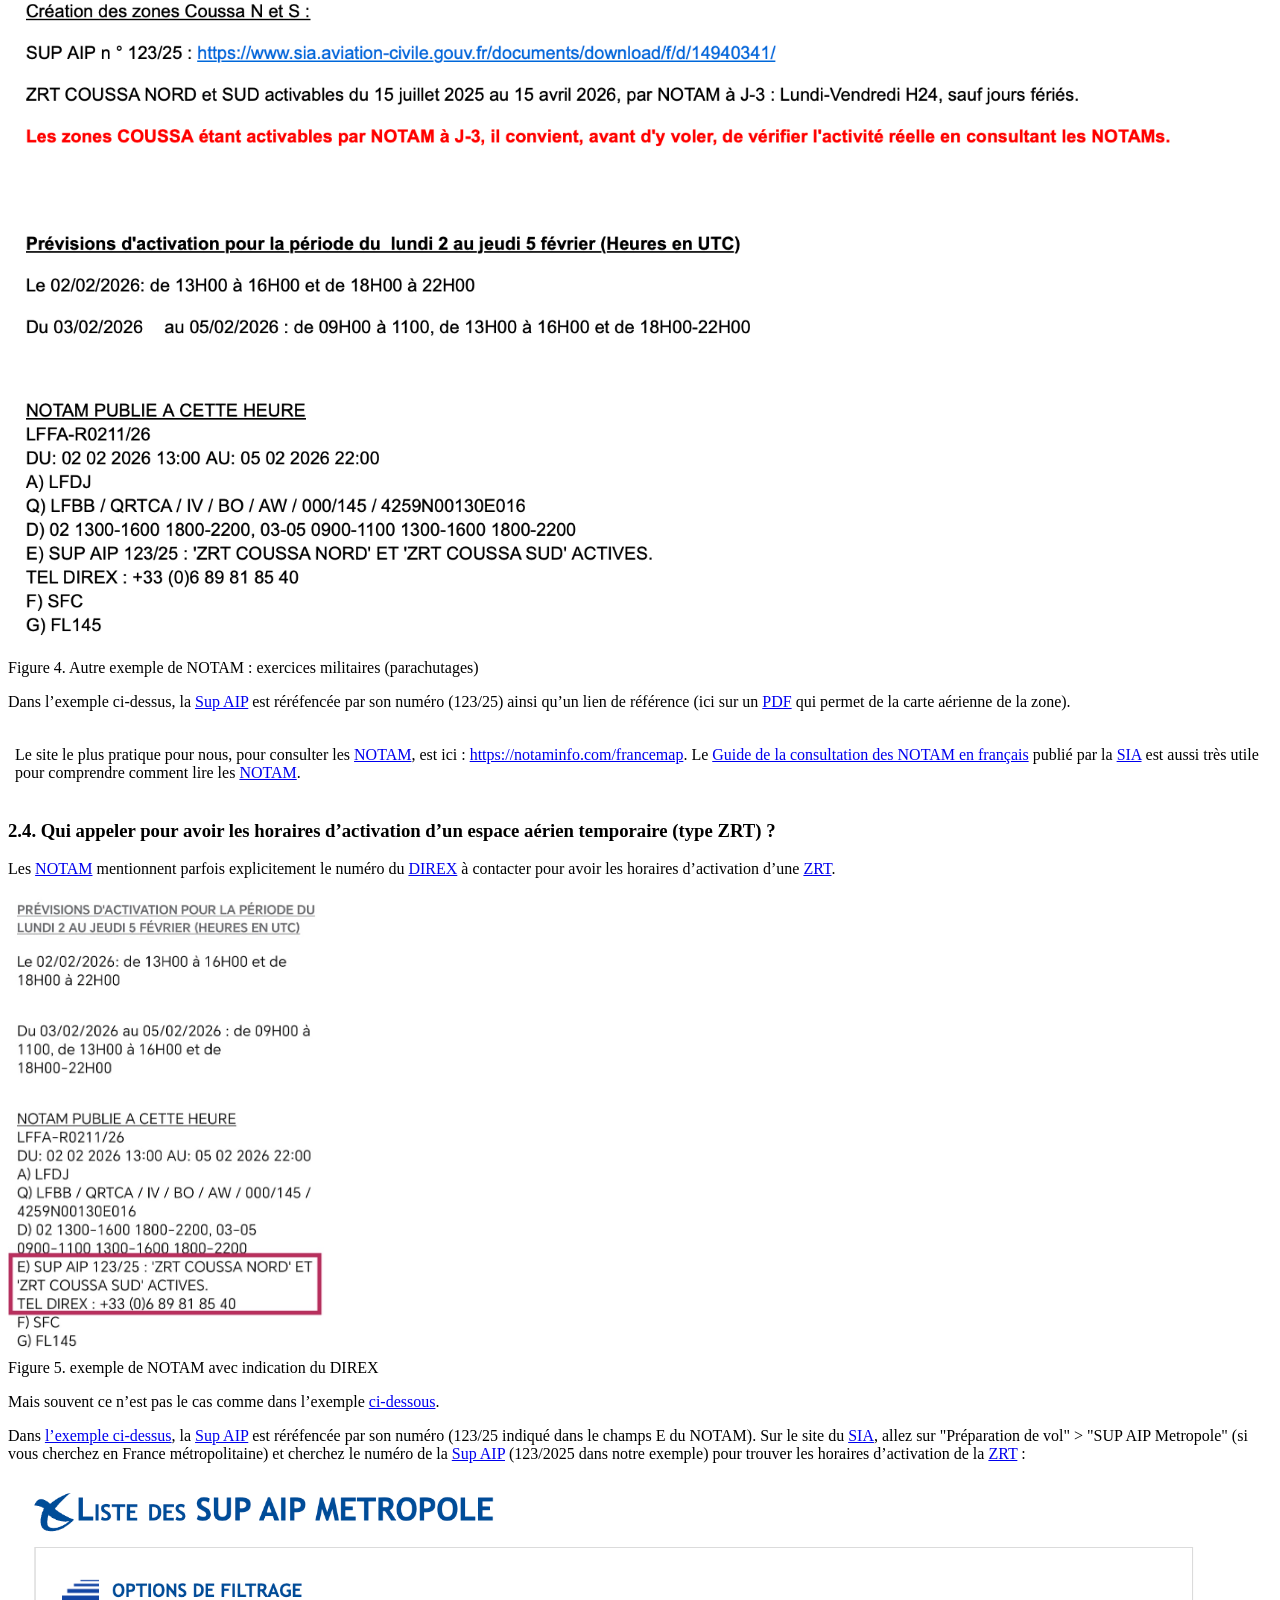
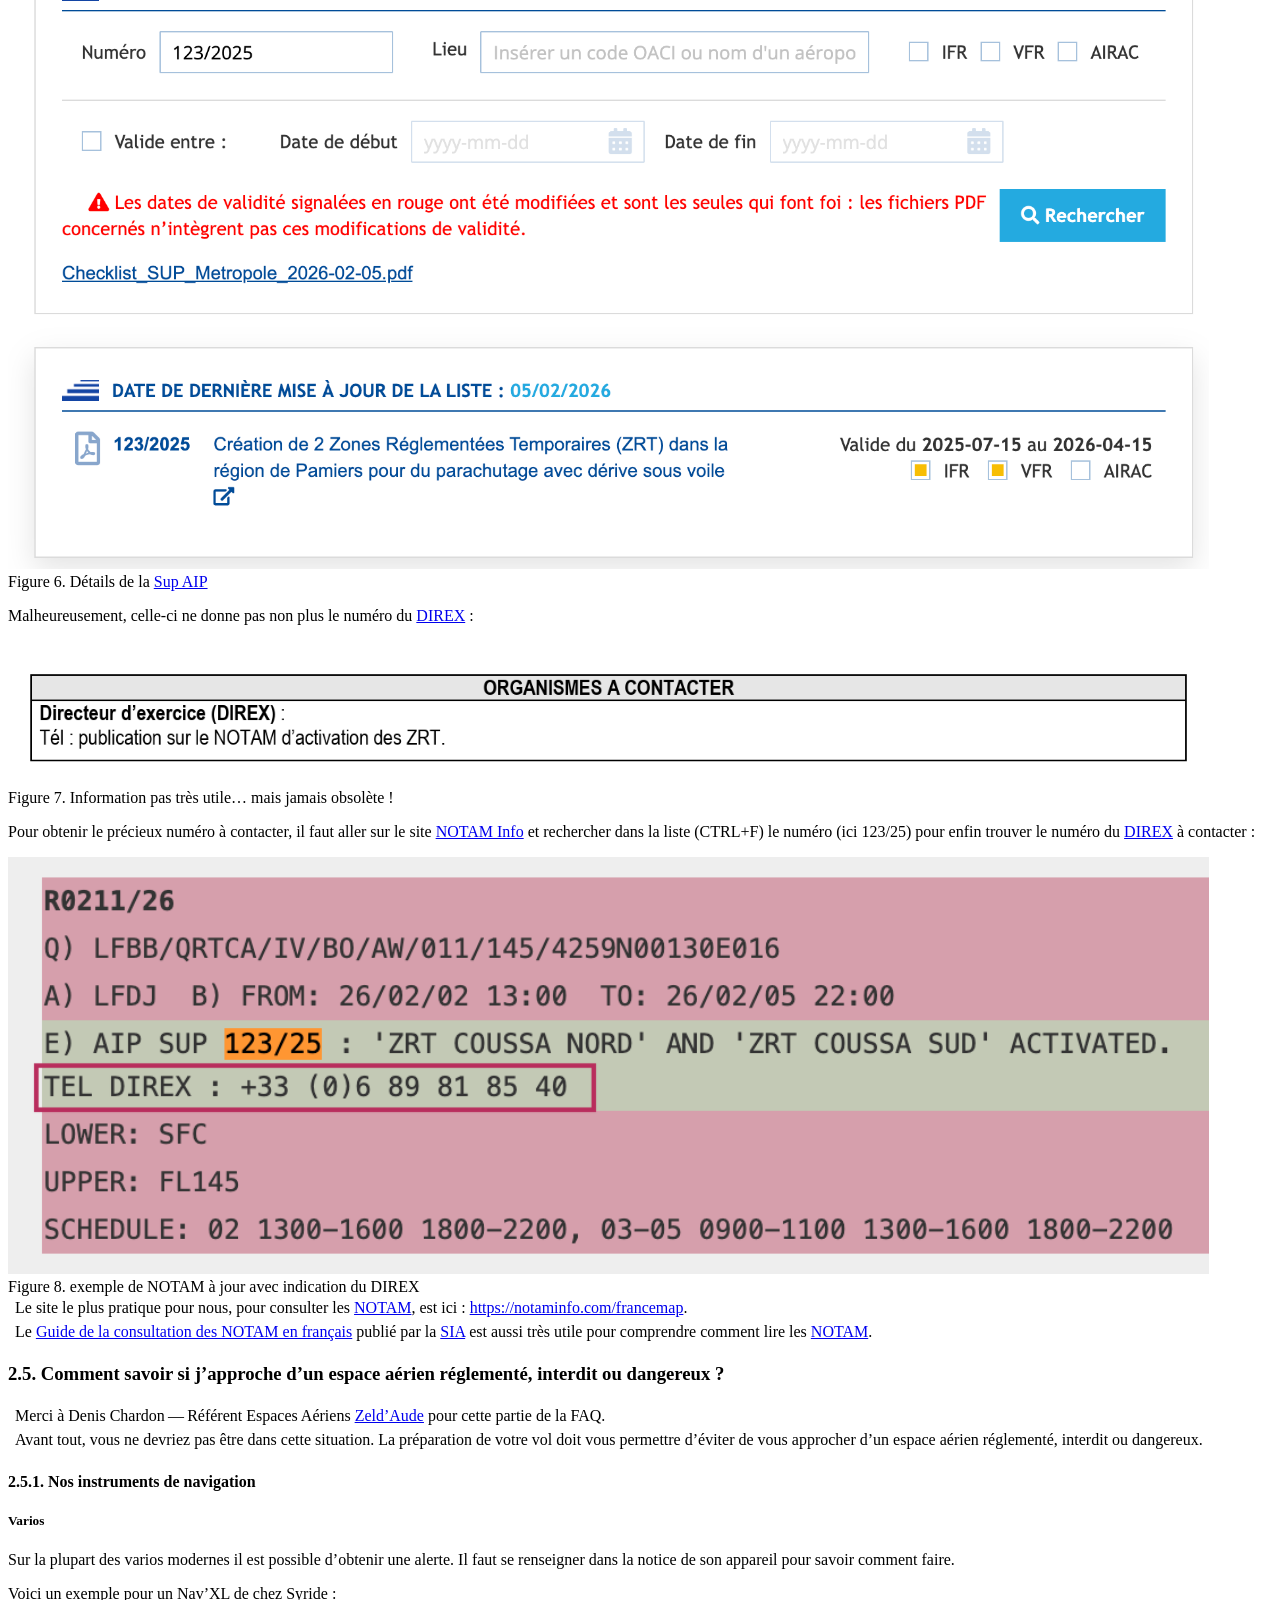
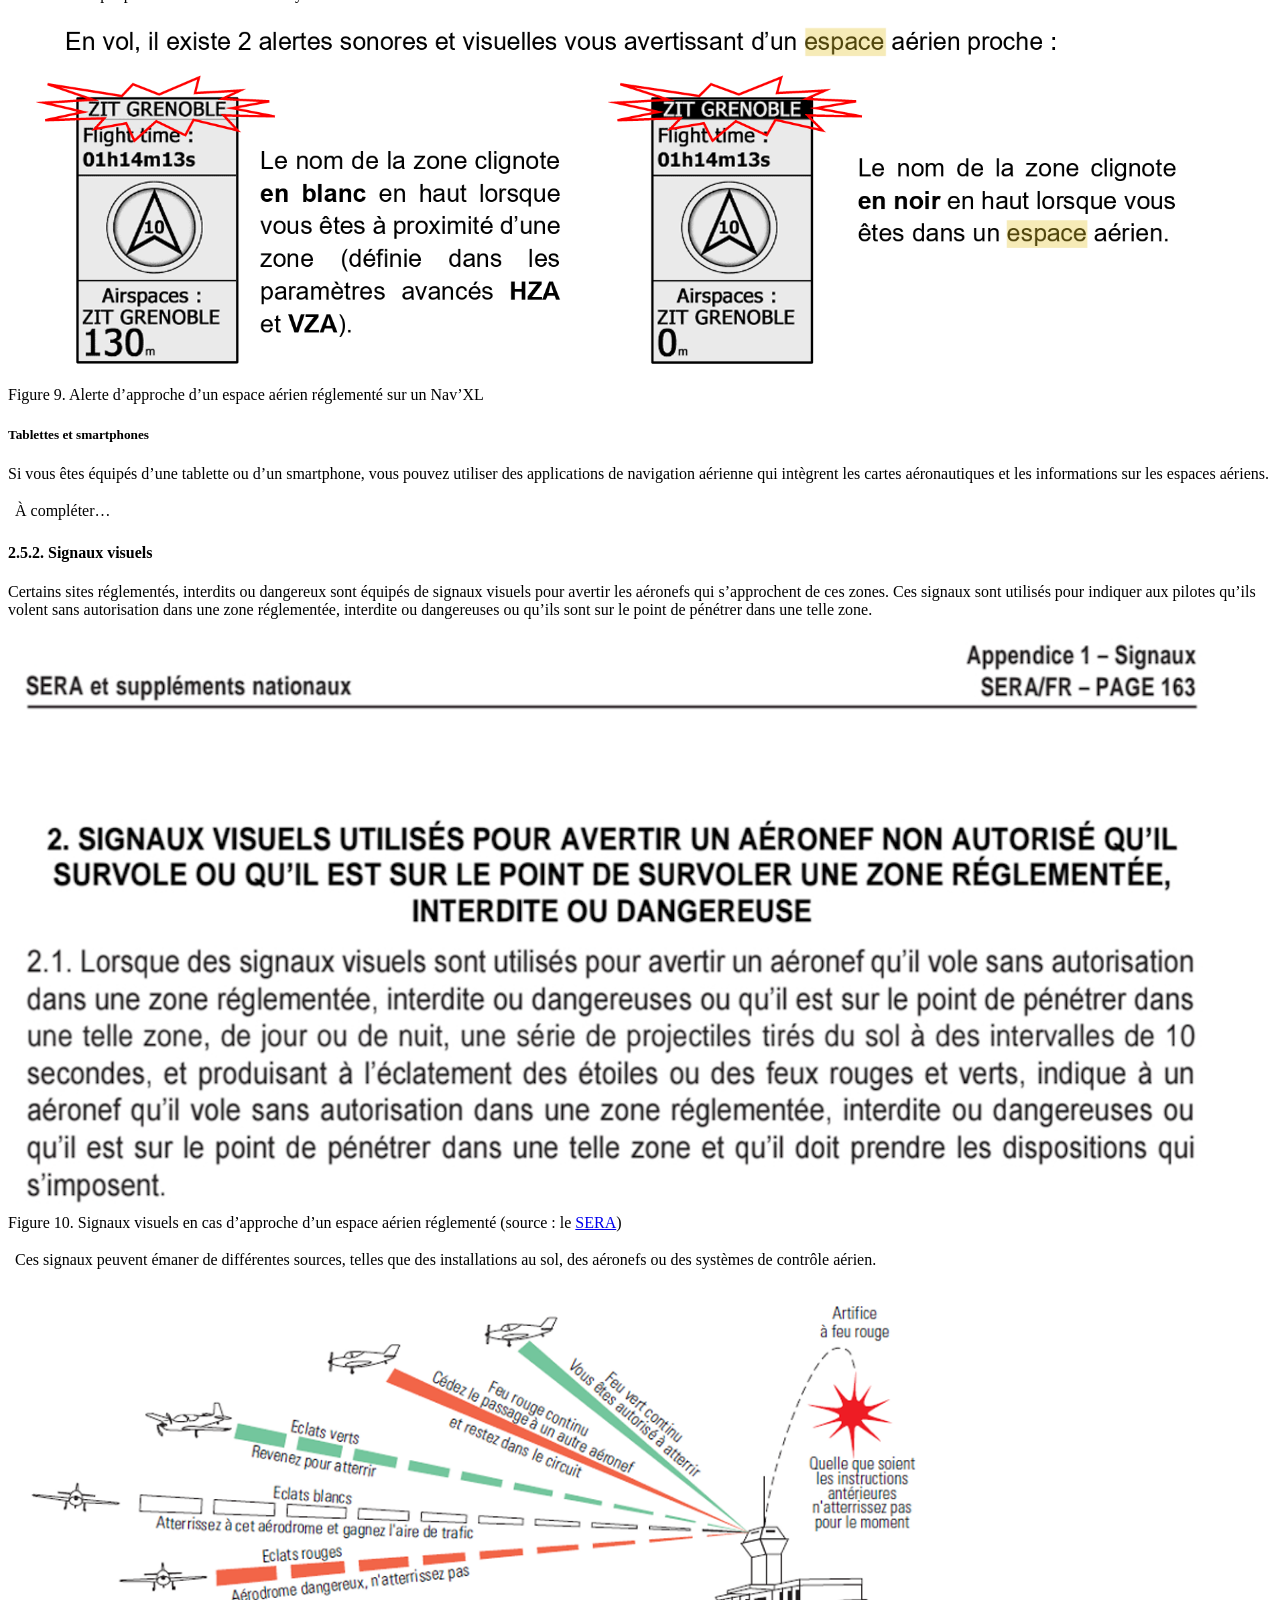
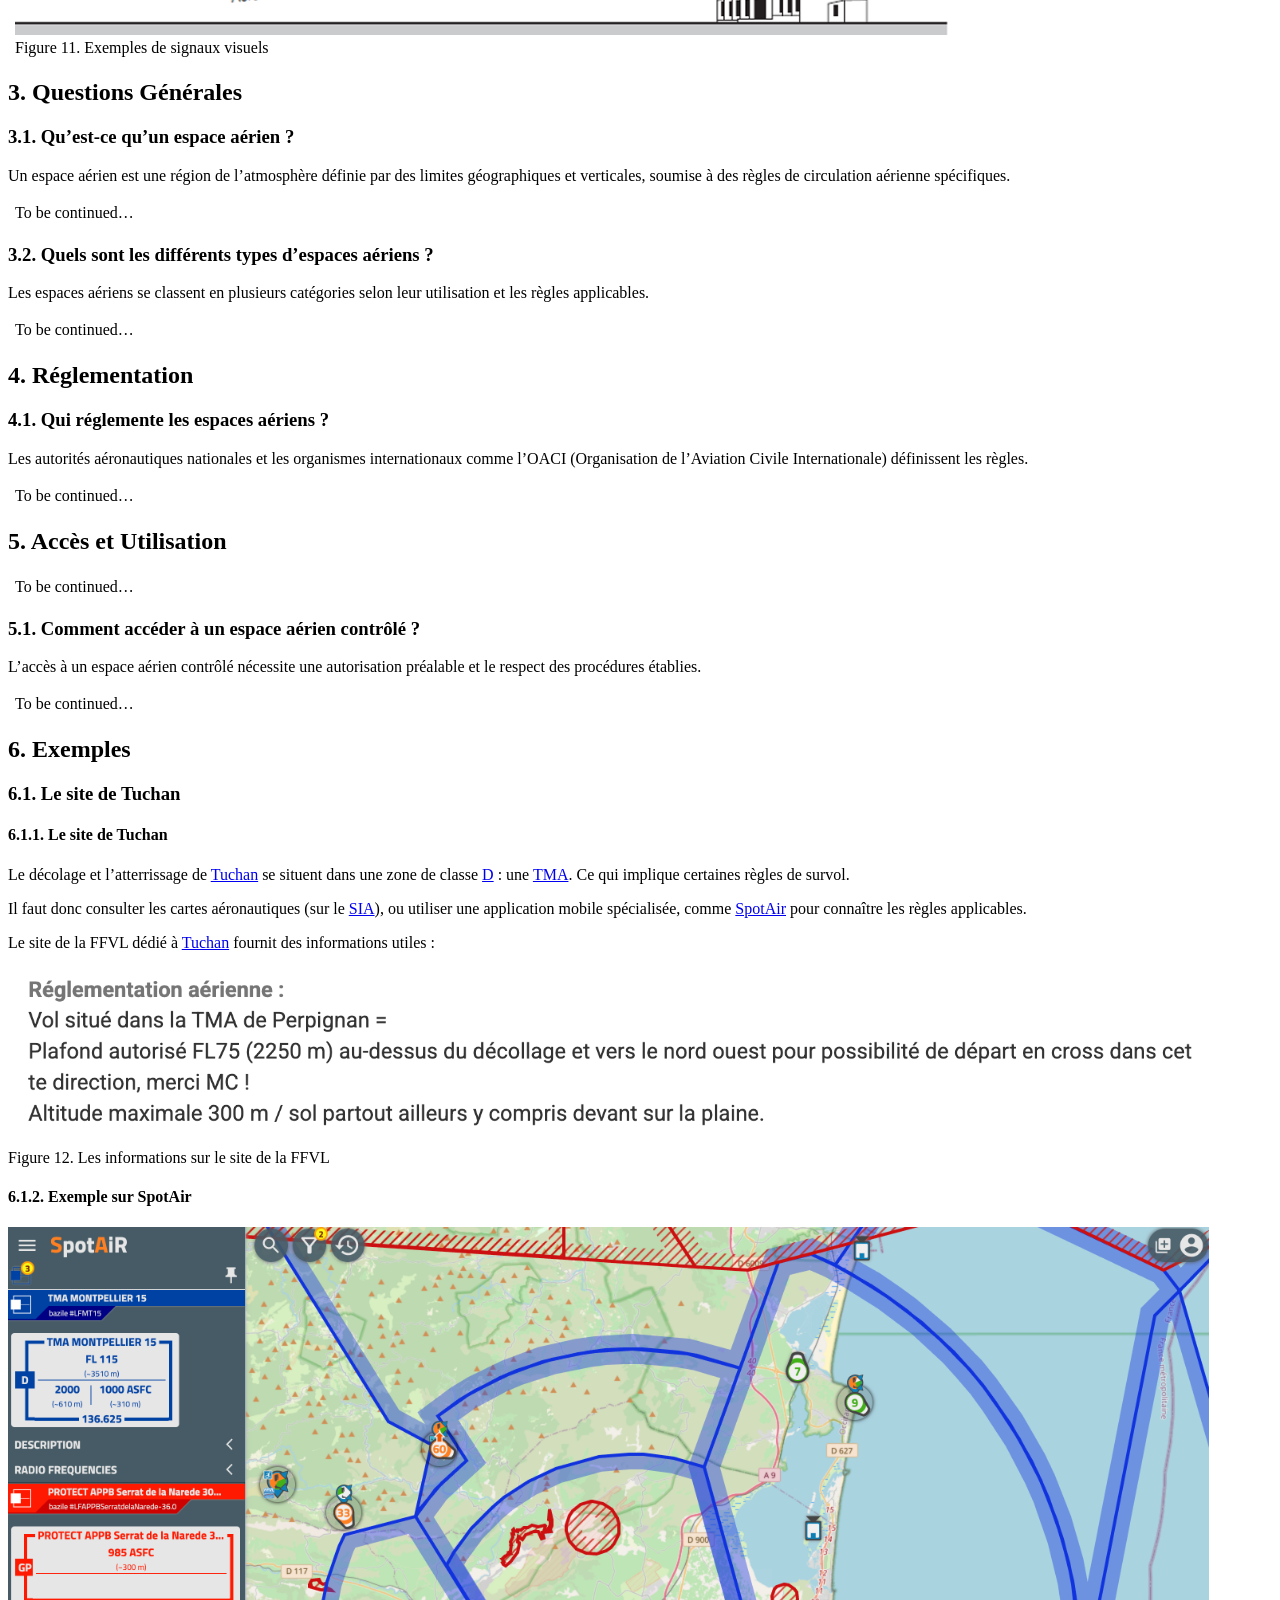
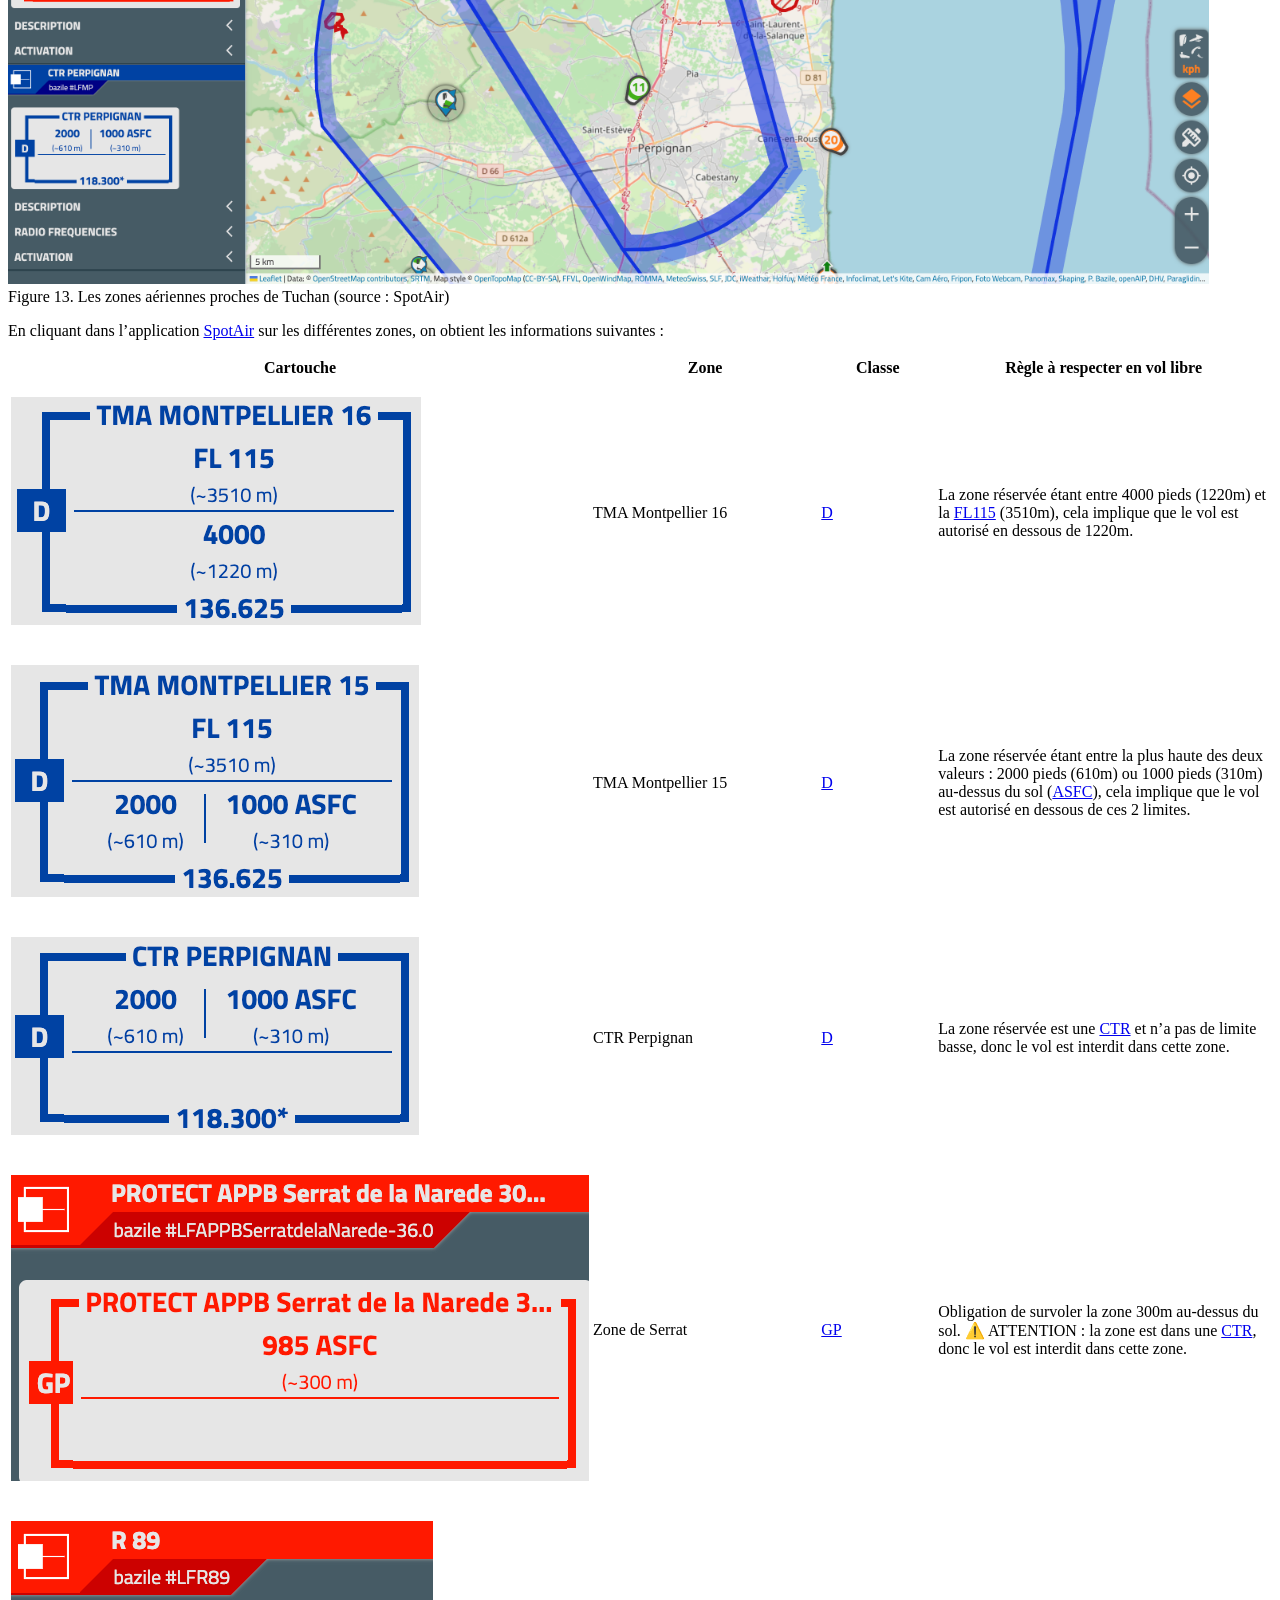
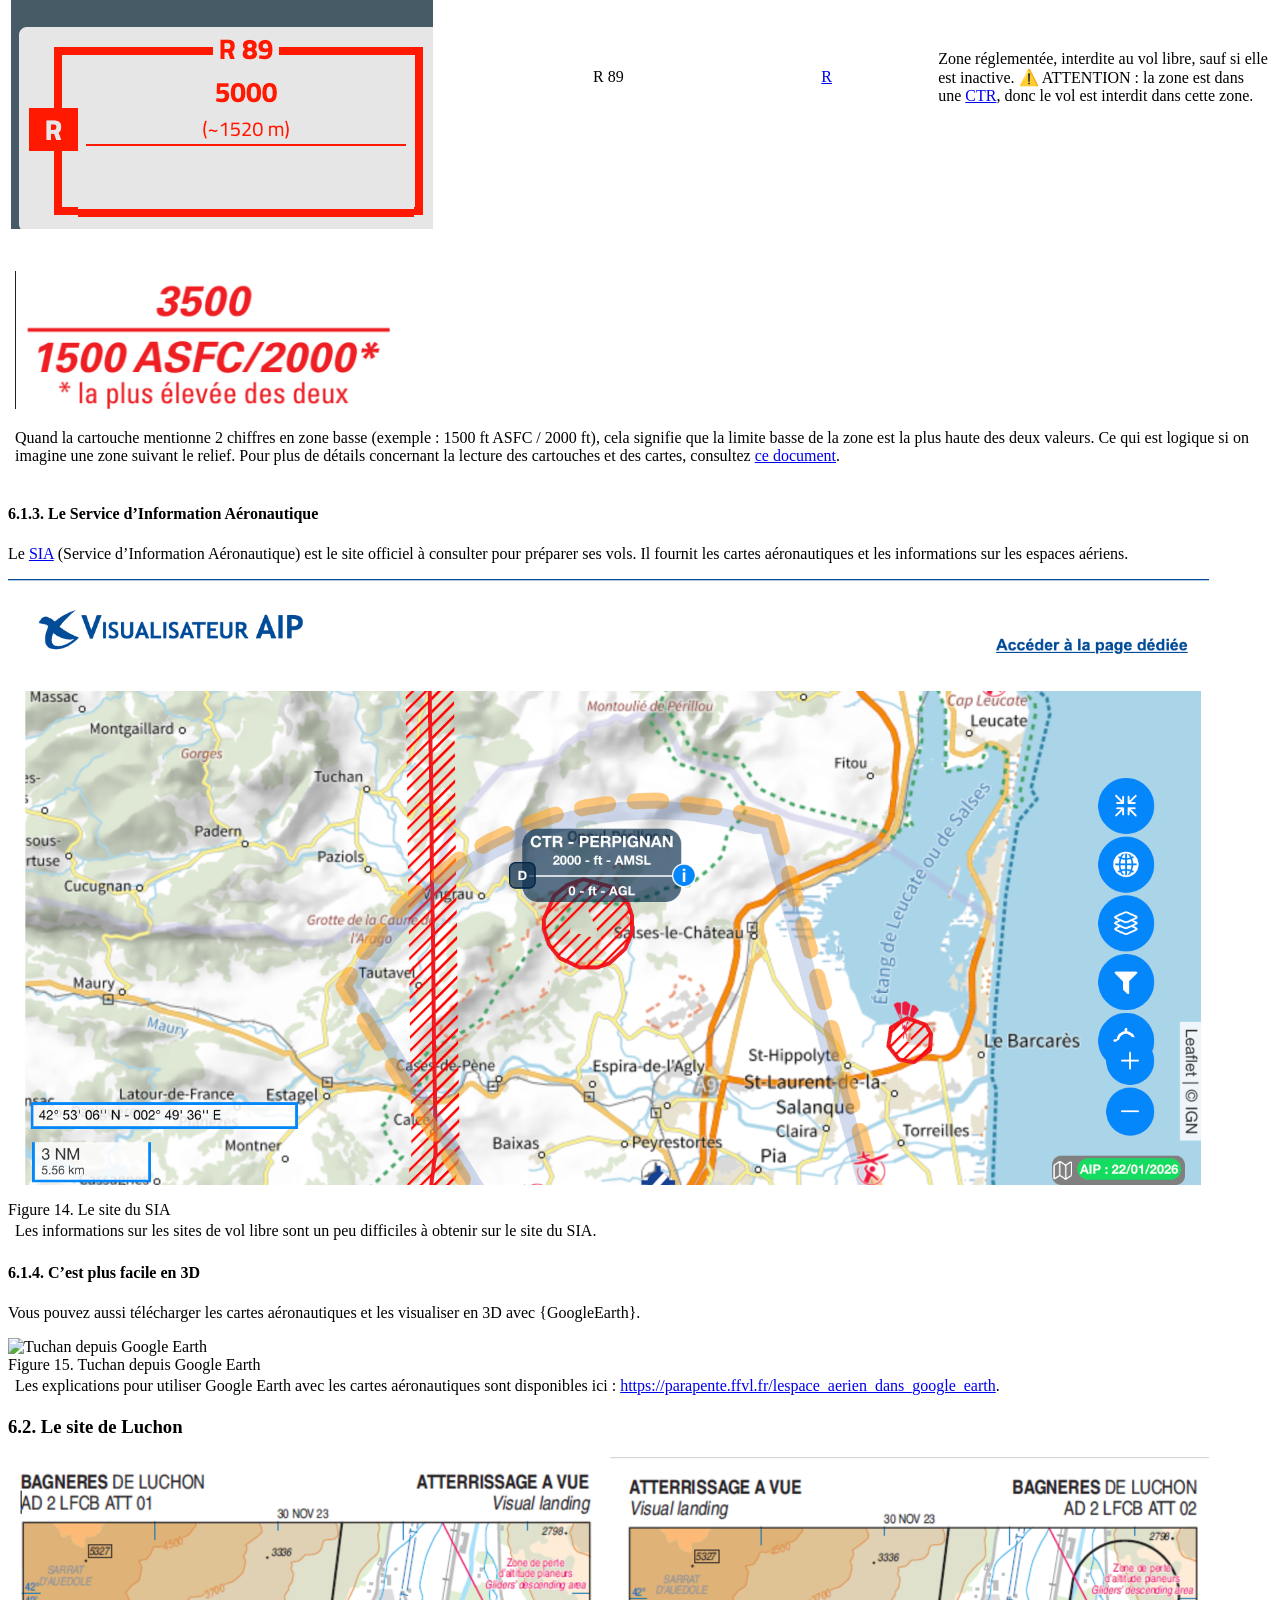
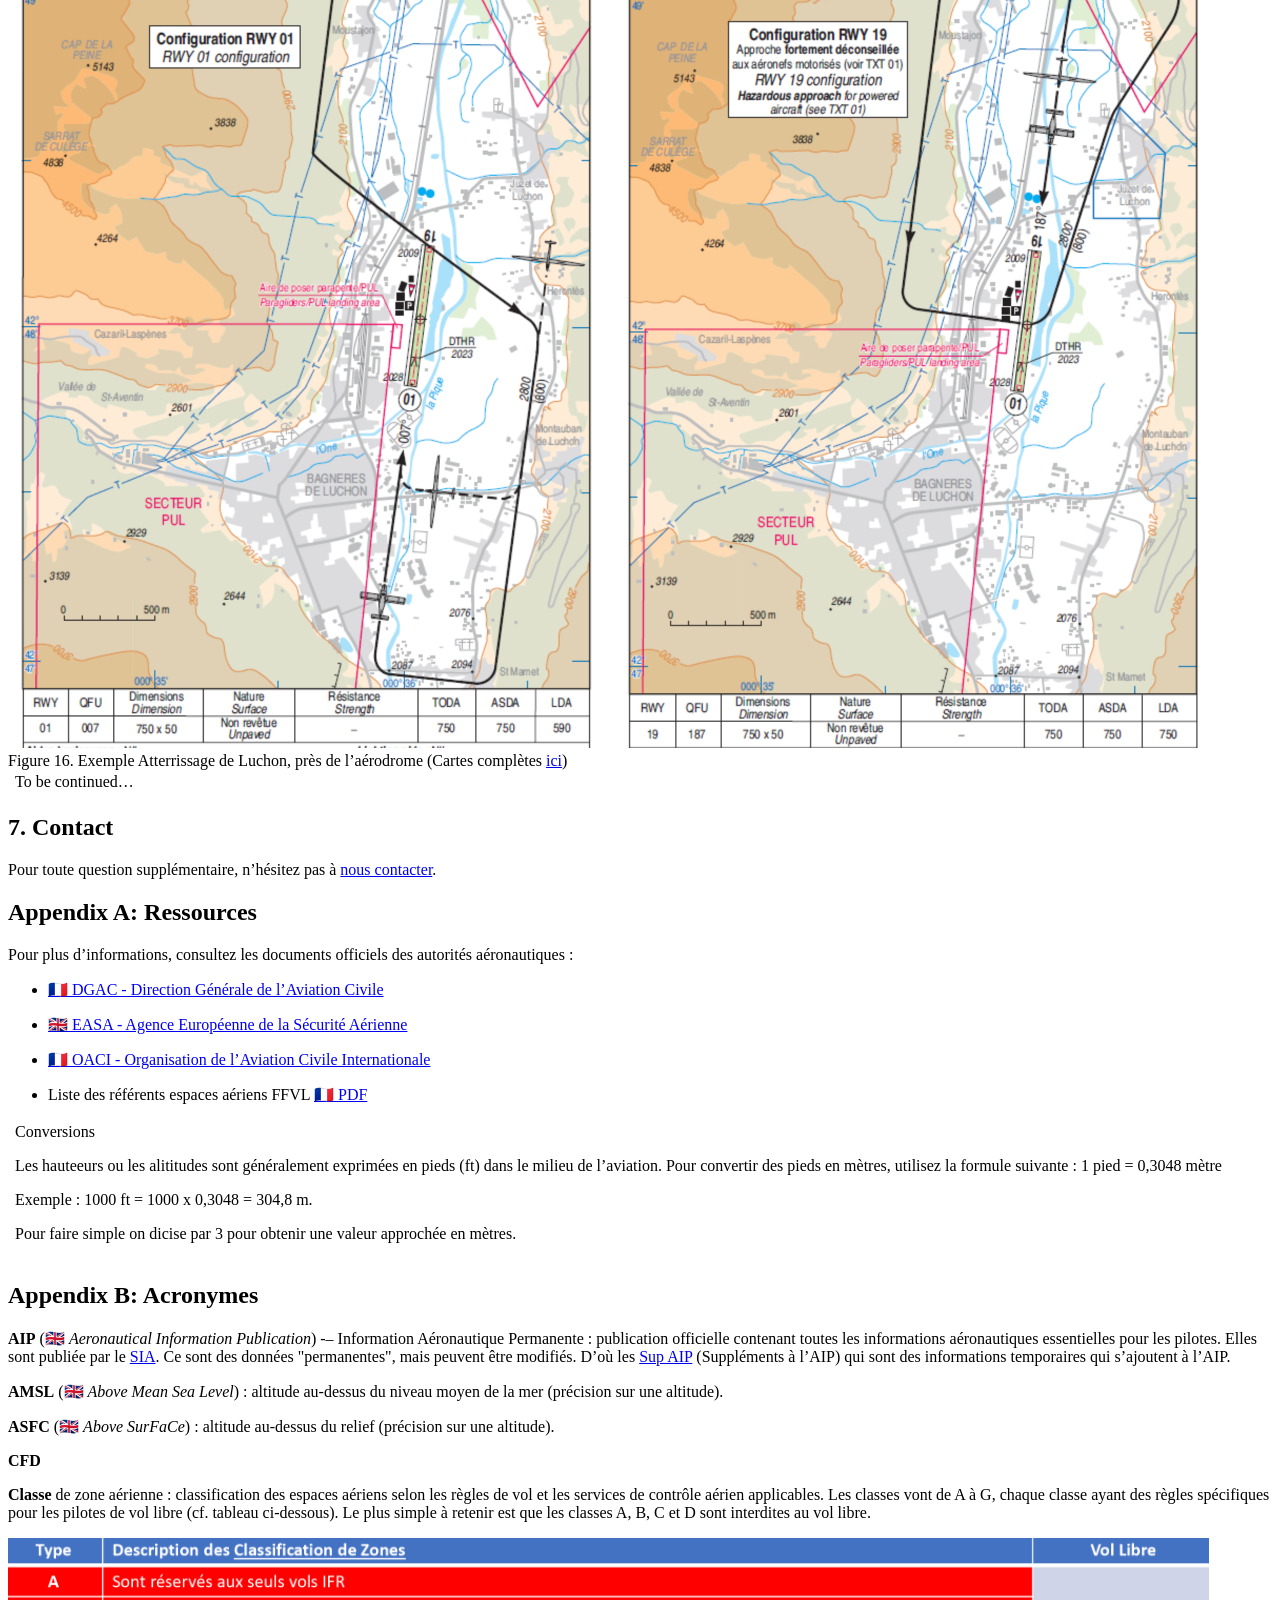
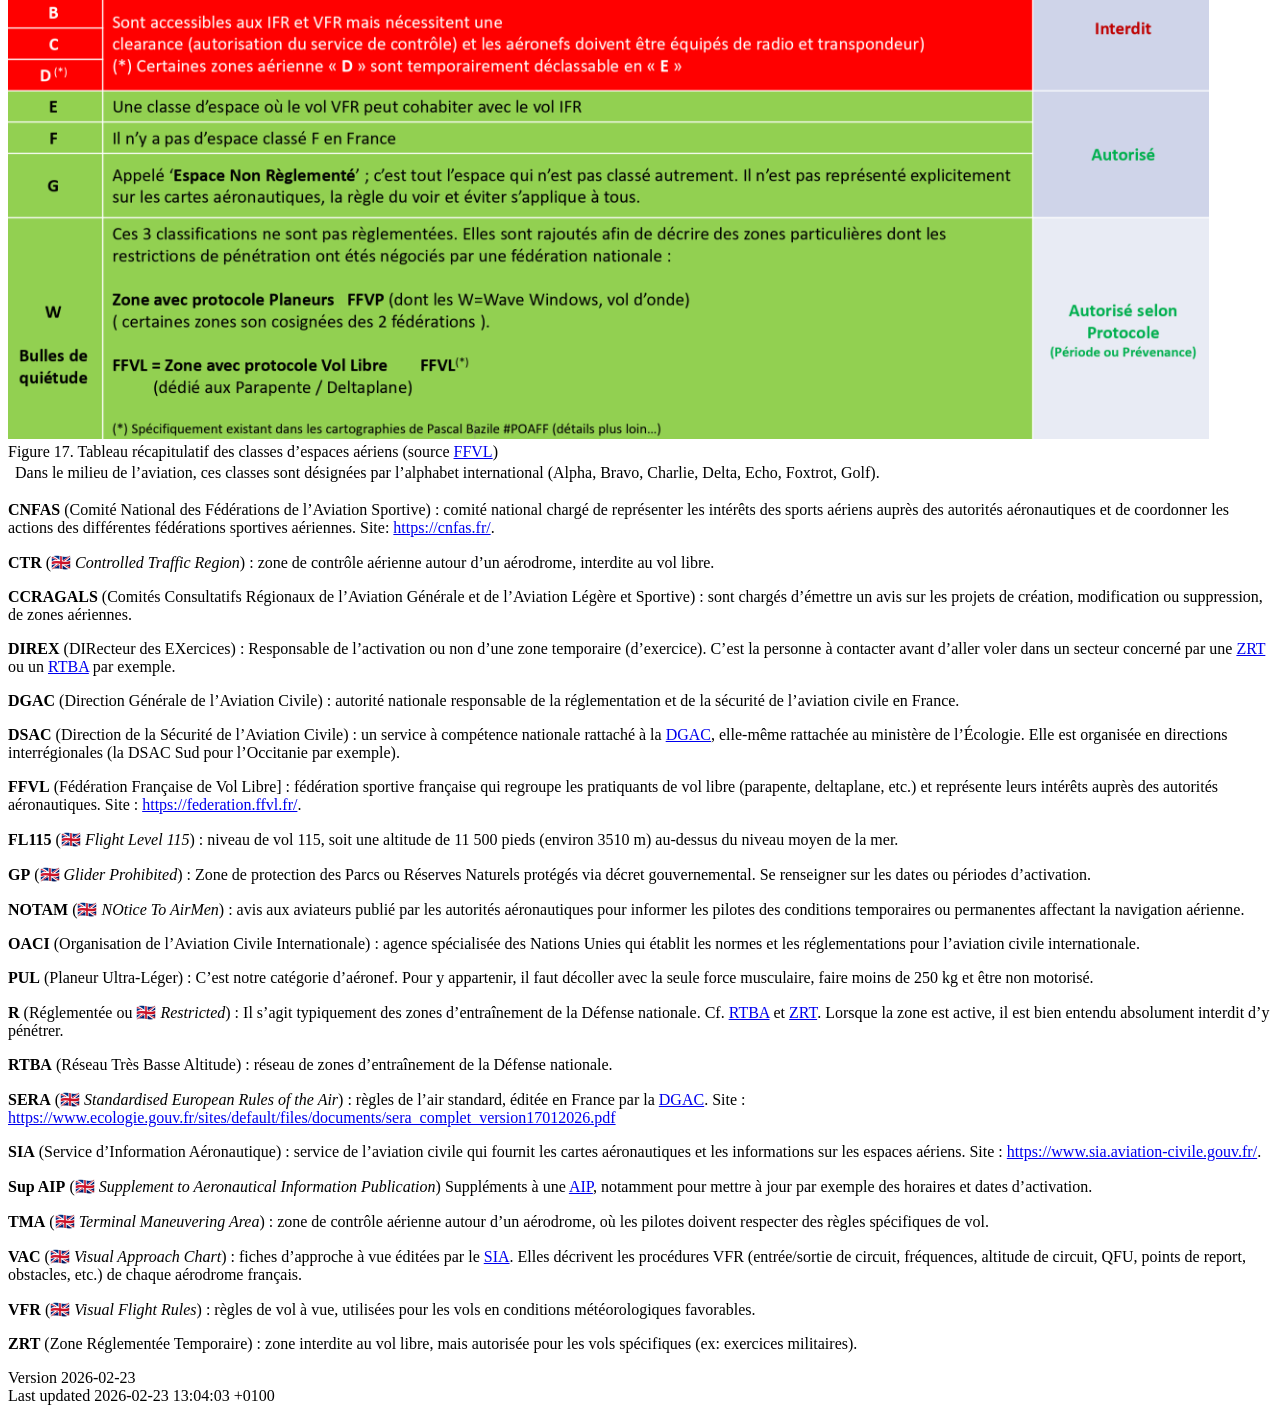
